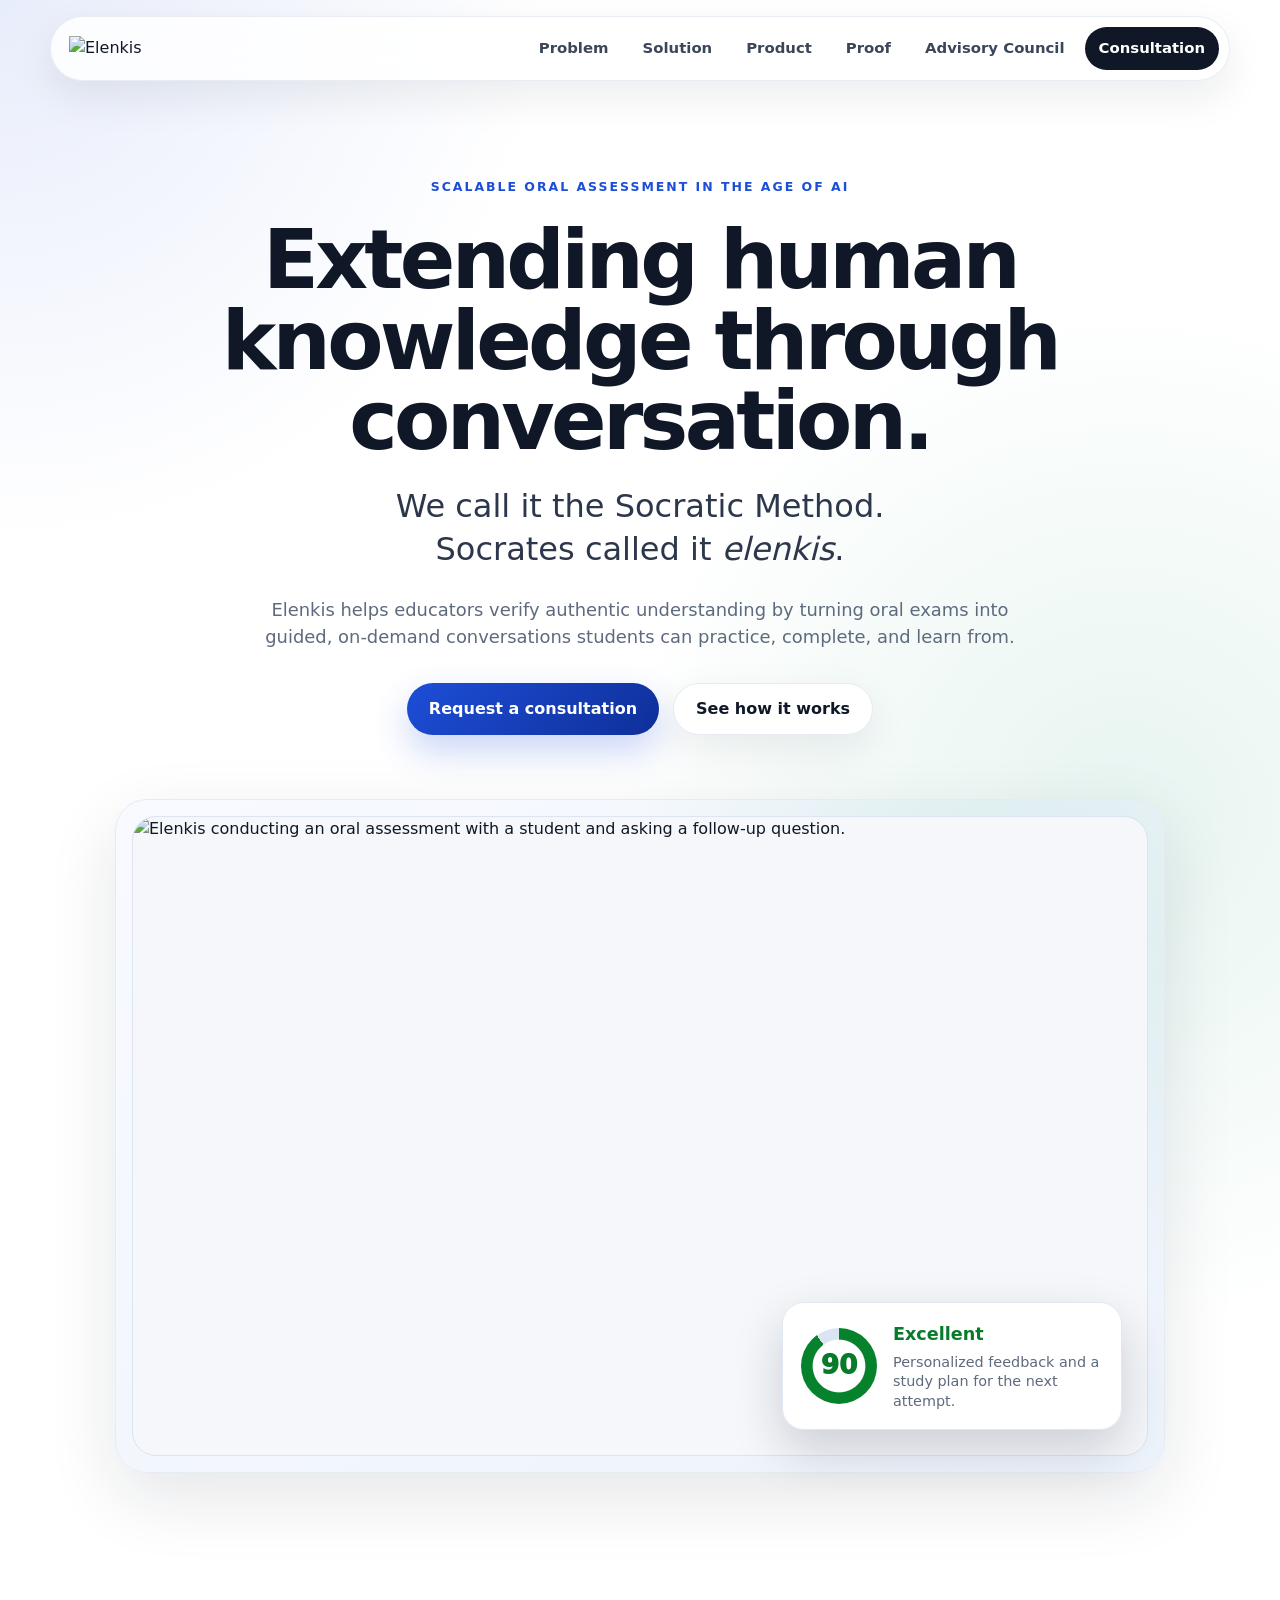
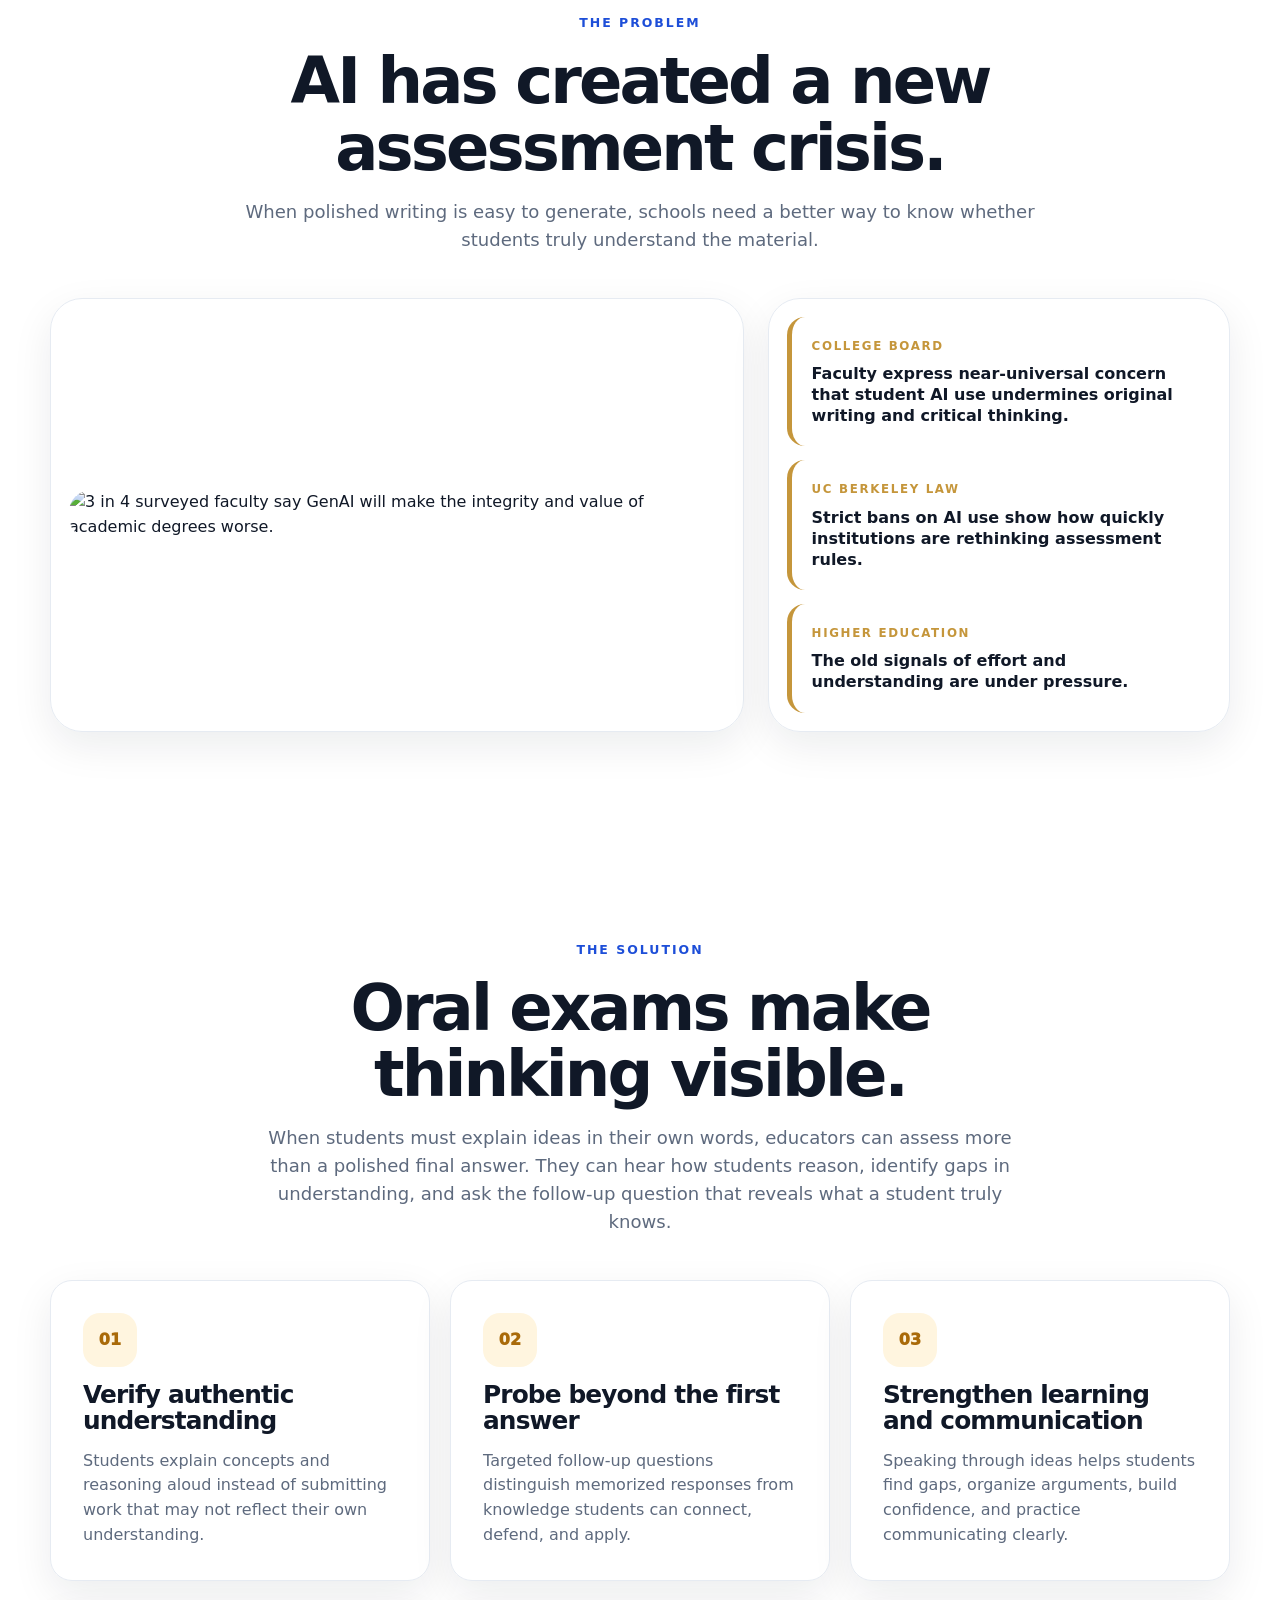
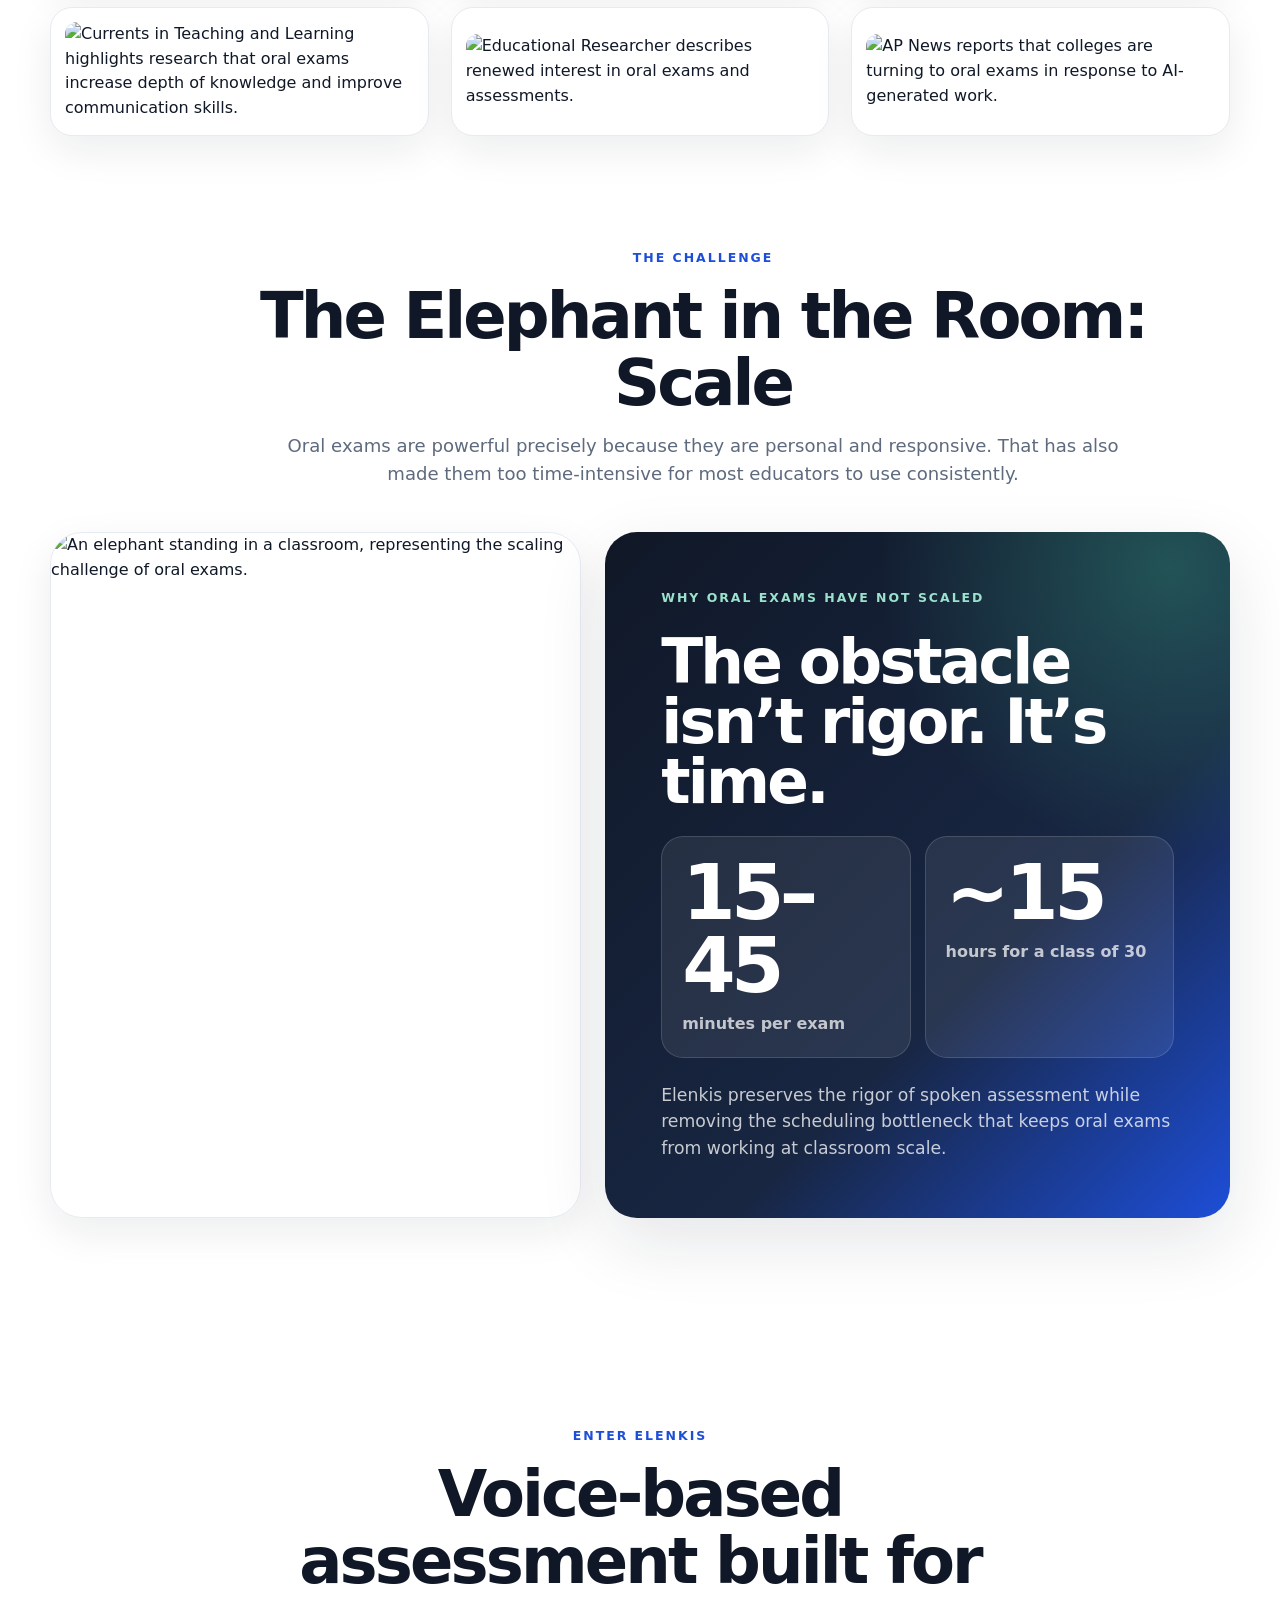
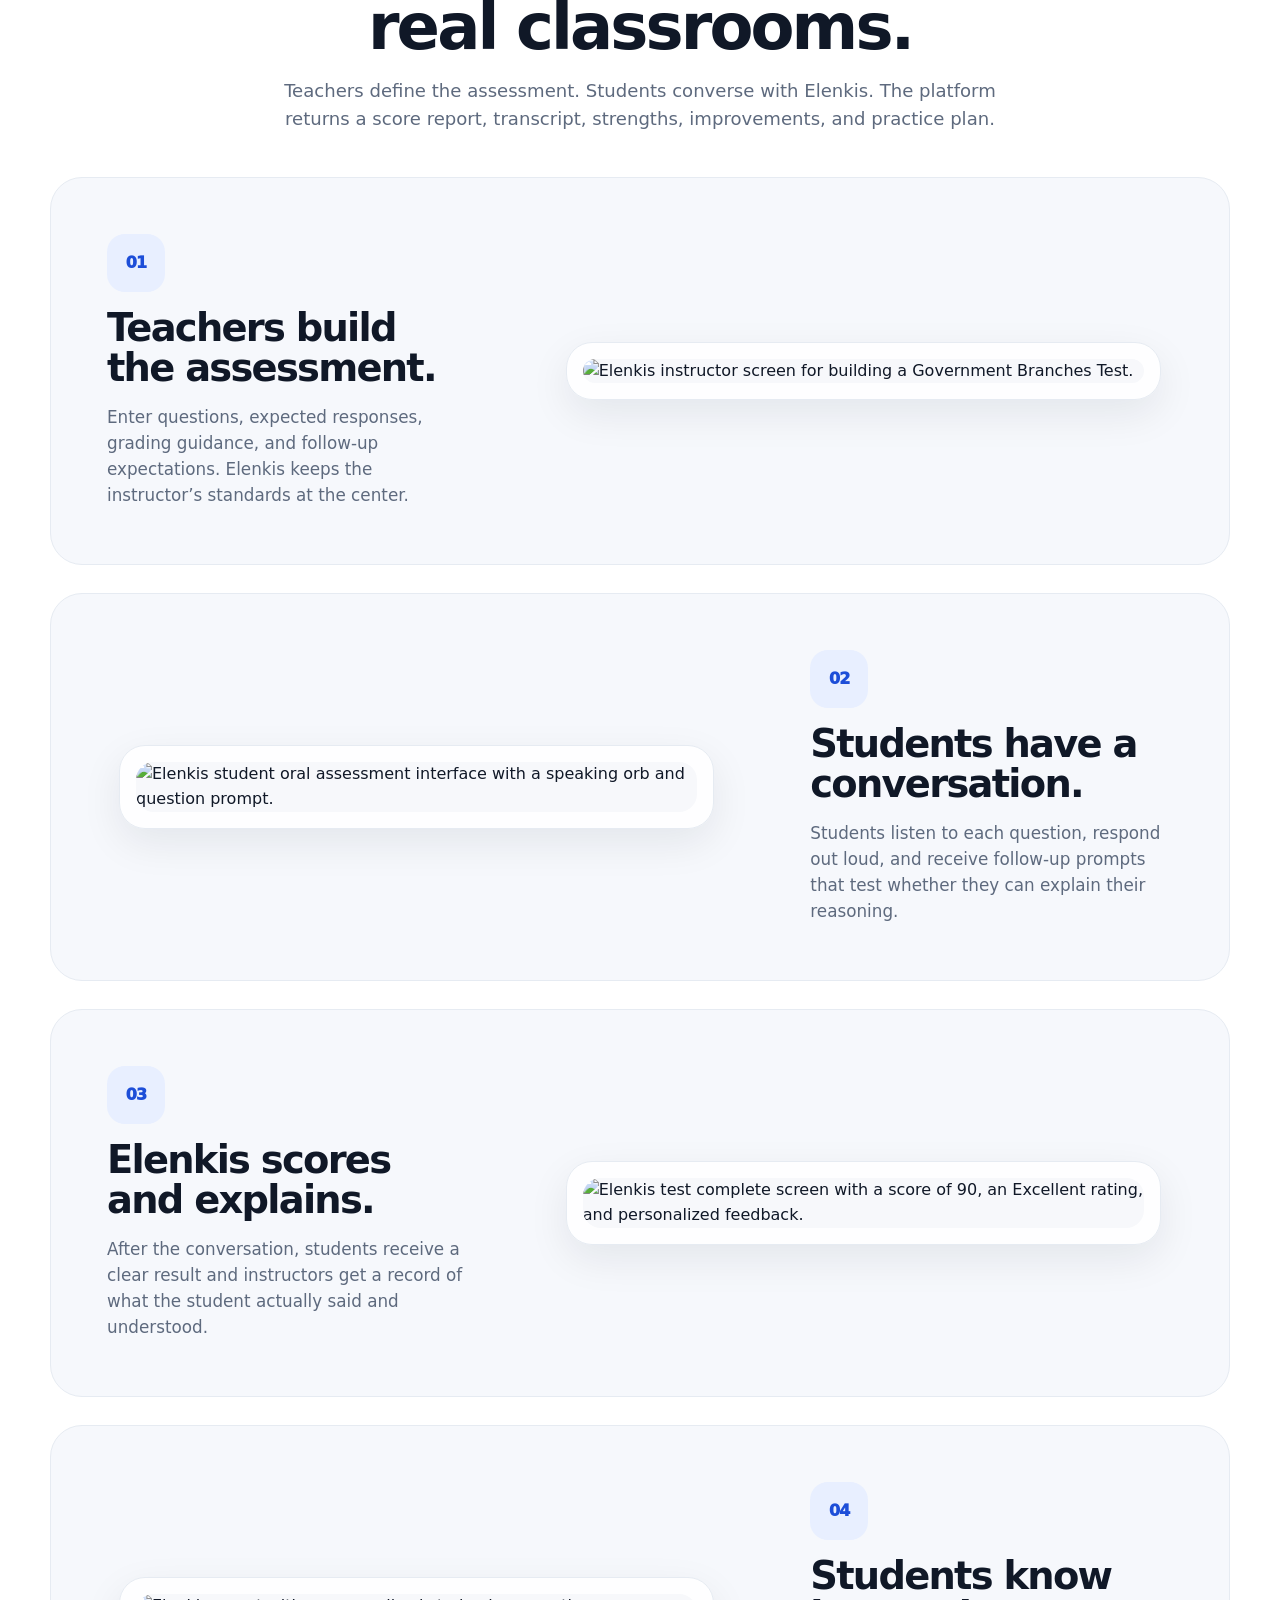
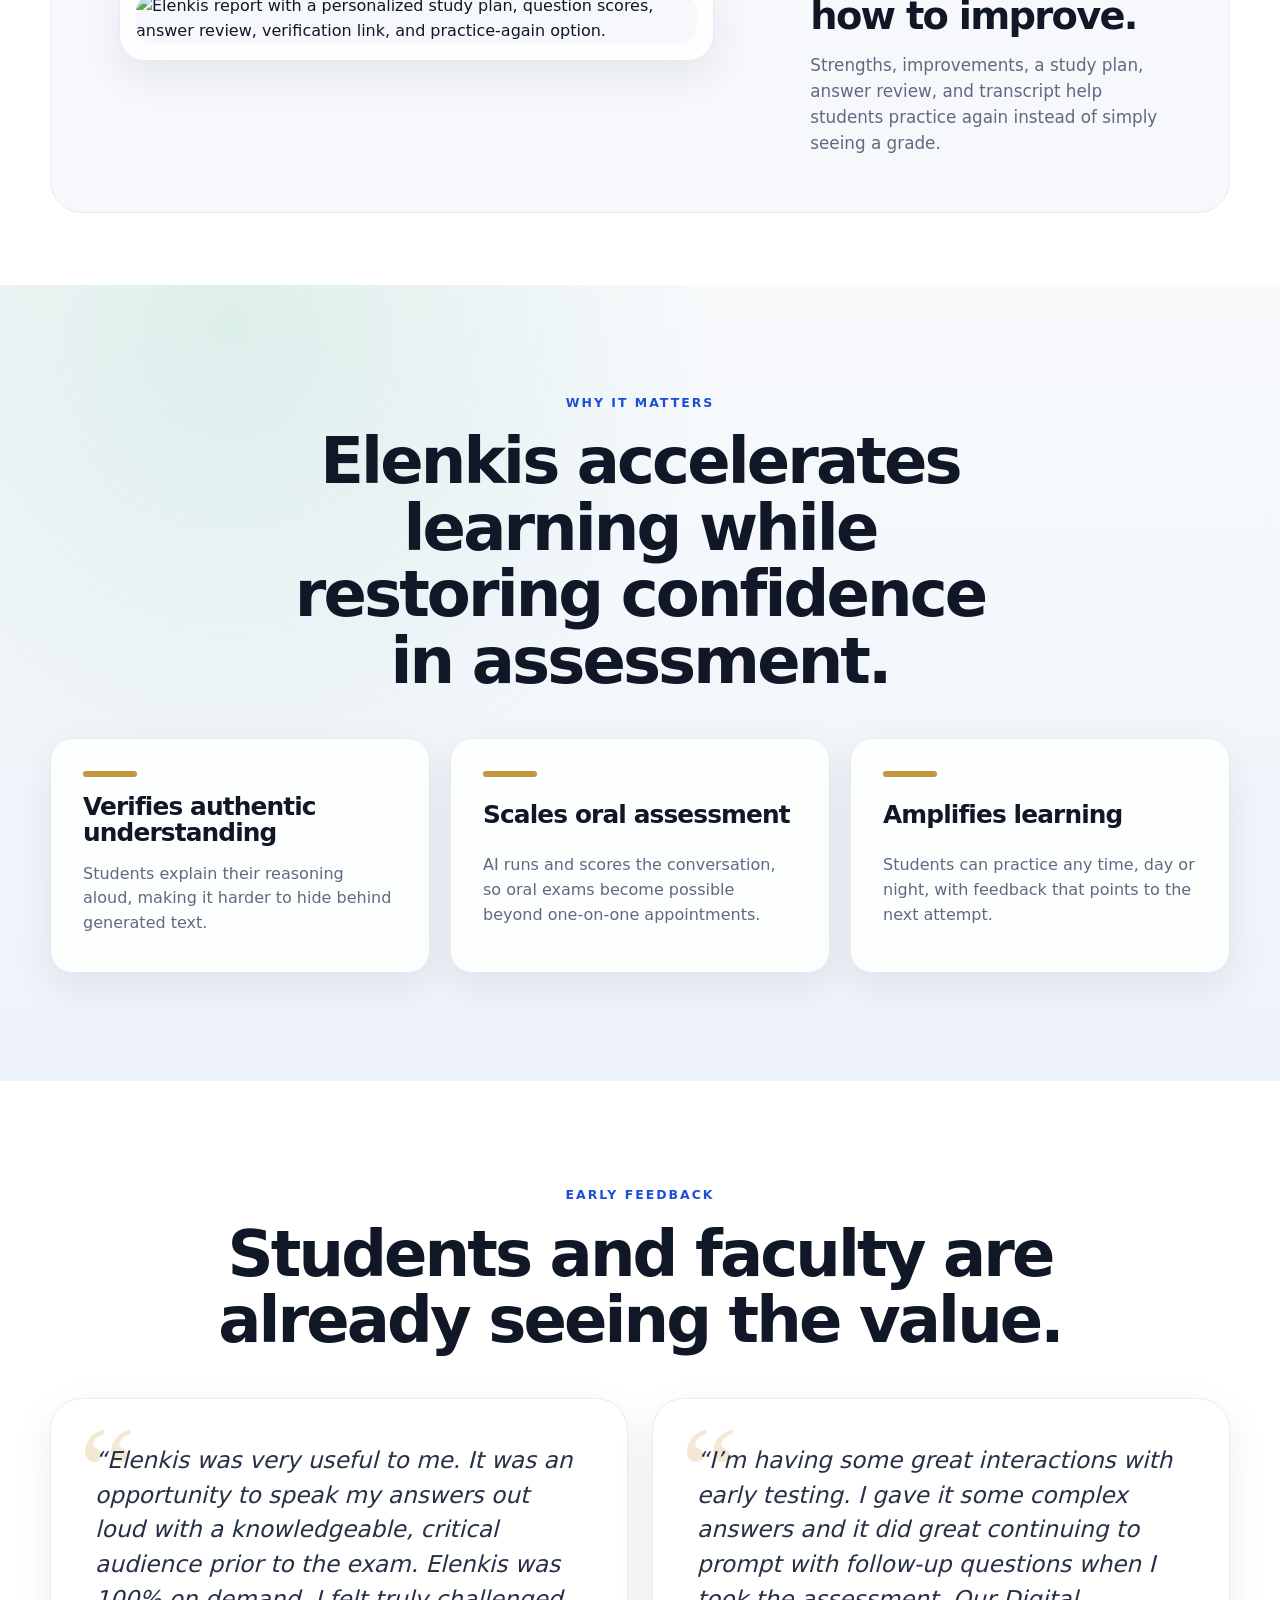
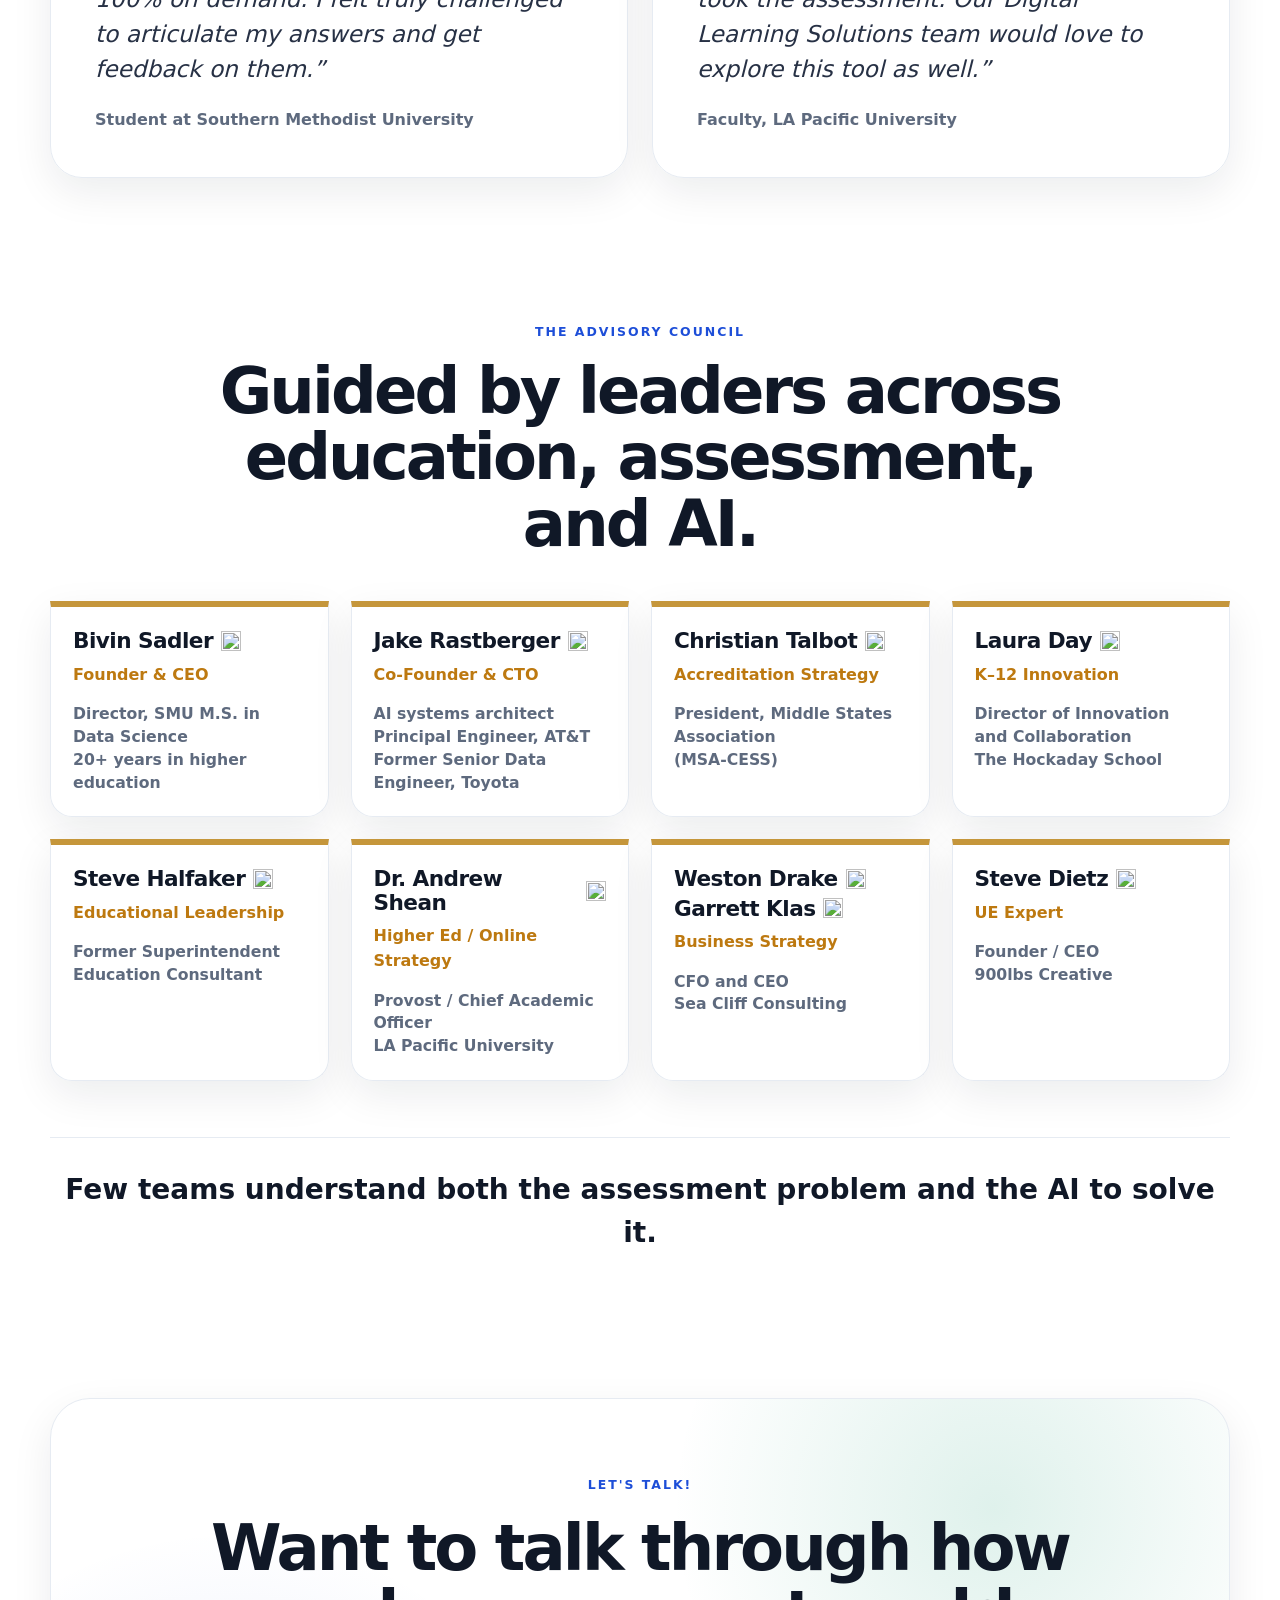
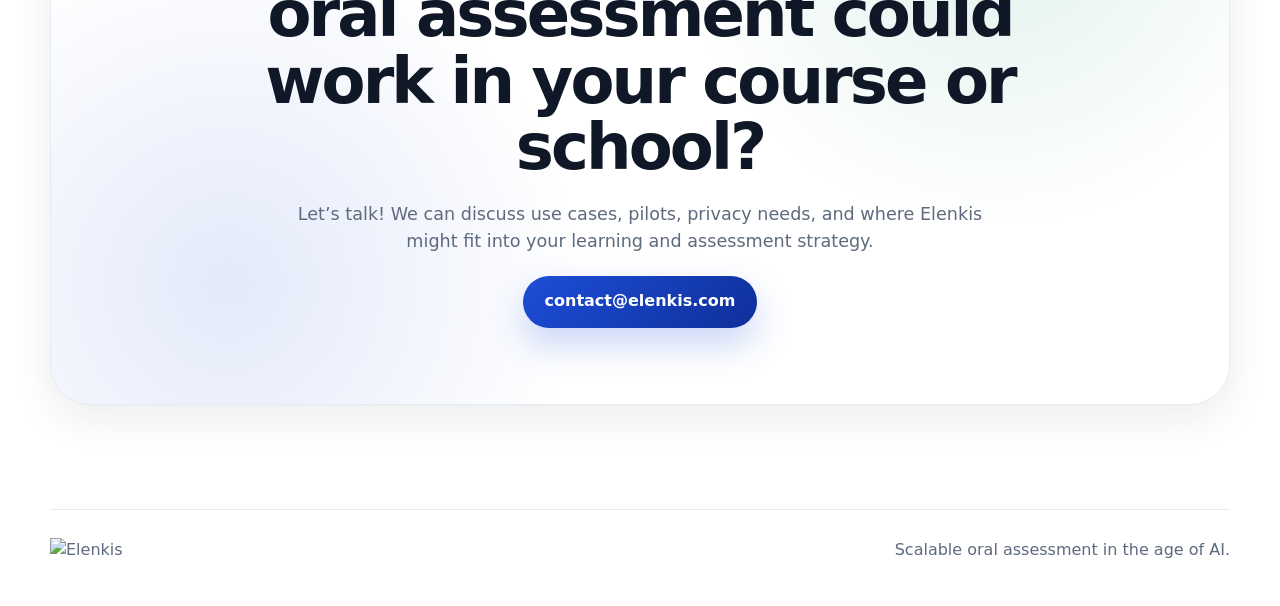
==== index.html @ ceac09fc "Add files via upload" ====
<!doctype html>
<html lang="en">
<head>
  <meta charset="utf-8" />
  <meta name="viewport" content="width=device-width, initial-scale=1" />
  <title>Elenkis | Scalable Oral Assessment in the Age of AI</title>
  <meta name="description" content="Elenkis helps schools scale oral assessment, verify authentic understanding, and give students on-demand practice through AI-powered conversation." />
  <link rel="icon" href="assets/elenkis-logo-dark.svg" type="image/svg+xml" />
  <link rel="stylesheet" href="styles.css" />
</head>
<body>
  <header class="site-header" aria-label="Primary navigation">
    <a class="brand" href="#top" aria-label="Elenkis home">
      <img src="assets/elenkis-logo-dark.svg" alt="Elenkis" />
    </a>
    <nav class="nav-links" aria-label="Site sections">
      <a href="#problem">Problem</a>
      <a href="#solution">Solution</a>
      <a href="#product">Product</a>
      <a href="#proof">Proof</a>
      <a href="#team">Advisory Council</a>
      <a class="nav-cta" href="#contact">Consultation</a>
    </nav>
  </header>

  <main id="top">
    <section class="hero section-pad">
      <div class="hero-copy">
        <p class="eyebrow">Scalable oral assessment in the age of AI</p>
        <h1>Extending human knowledge through conversation.</h1>
        <p class="hero-subtitle">We call it the Socratic Method.<br />Socrates called it <em>elenkis</em>.</p>
        <p class="hero-body">Elenkis helps educators verify authentic understanding by turning oral exams into guided, on-demand conversations students can practice, complete, and learn from.</p>
        <div class="hero-actions">
          <a class="button primary" href="mailto:contact@elenkis.com?subject=Elenkis%20consultation">Request a consultation</a>
          <a class="button secondary" href="#product">See how it works</a>
        </div>
      </div>
      <div class="hero-showcase" aria-label="Elenkis oral assessment and result preview">
        <div class="hero-product-frame">
          <img src="assets/student-conversation.png" alt="Elenkis conducting an oral assessment with a student and asking a follow-up question." />
        </div>
        <div class="hero-result-card">
          <span class="hero-result-ring">90</span>
          <div>
            <strong>Excellent</strong>
            <p>Personalized feedback and a study plan for the next attempt.</p>
          </div>
        </div>
      </div>
    </section>

    <section id="problem" class="section-pad problem-section">
      <div class="section-heading center">
        <p class="eyebrow">The problem</p>
        <h2>AI has created a new assessment crisis.</h2>
        <p>When polished writing is easy to generate, schools need a better way to know whether students truly understand the material.</p>
      </div>

      <div class="problem-grid">
        <article class="stat-card">
          <img src="assets/faculty-concern-3in4.png" alt="3 in 4 surveyed faculty say GenAI will make the integrity and value of academic degrees worse." />
        </article>
        <article class="quote-stack">
          <div class="mini-source-card">
            <span>College Board</span>
            <strong>Faculty express near-universal concern that student AI use undermines original writing and critical thinking.</strong>
          </div>
          <div class="mini-source-card">
            <span>UC Berkeley Law</span>
            <strong>Strict bans on AI use show how quickly institutions are rethinking assessment rules.</strong>
          </div>
          <div class="mini-source-card">
            <span>Higher education</span>
            <strong>The old signals of effort and understanding are under pressure.</strong>
          </div>
        </article>
      </div>
    </section>

    <section id="solution" class="section-pad solution-section">
      <div class="section-heading center narrow">
        <p class="eyebrow">The solution</p>
        <h2>Oral exams make thinking visible.</h2>
        <p>When students must explain ideas in their own words, educators can assess more than a polished final answer. They can hear how students reason, identify gaps in understanding, and ask the follow-up question that reveals what a student truly knows.</p>
      </div>

      <div class="oral-benefit-grid">
        <article>
          <span class="oral-benefit-number">01</span>
          <h3>Verify authentic understanding</h3>
          <p>Students explain concepts and reasoning aloud instead of submitting work that may not reflect their own understanding.</p>
        </article>
        <article>
          <span class="oral-benefit-number">02</span>
          <h3>Probe beyond the first answer</h3>
          <p>Targeted follow-up questions distinguish memorized responses from knowledge students can connect, defend, and apply.</p>
        </article>
        <article>
          <span class="oral-benefit-number">03</span>
          <h3>Strengthen learning and communication</h3>
          <p>Speaking through ideas helps students find gaps, organize arguments, build confidence, and practice communicating clearly.</p>
        </article>
      </div>

      <div class="oral-evidence-grid" aria-label="Evidence supporting oral assessment">
        <figure>
          <img src="assets/oral-exam-teaching.png" alt="Currents in Teaching and Learning highlights research that oral exams increase depth of knowledge and improve communication skills." />
        </figure>
        <figure>
          <img src="assets/oral-exam-research.png" alt="Educational Researcher describes renewed interest in oral exams and assessments." />
        </figure>
        <figure>
          <img src="assets/oral-exam-apnews.png" alt="AP News reports that colleges are turning to oral exams in response to AI-generated work." />
        </figure>
      </div>

      <div class="elephant-heading section-heading center narrow">
        <p class="eyebrow">The challenge</p>
        <h2><span class="elephant-title-line">The Elephant in the Room:</span><span class="elephant-title-line">Scale</span></h2>
        <p>Oral exams are powerful precisely because they are personal and responsive. That has also made them too time-intensive for most educators to use consistently.</p>
      </div>

      <div class="split-panel">
        <div class="image-card elephant-card">
          <img src="assets/elephant-room.jpg" alt="An elephant standing in a classroom, representing the scaling challenge of oral exams." />
        </div>
        <div class="scale-card">
          <p class="eyebrow">Why oral exams have not scaled</p>
          <h3>The obstacle isn’t rigor. It’s time.</h3>
          <div class="time-metrics" aria-label="Oral exam time estimates">
            <div><strong>15–45</strong><span>minutes per exam</span></div>
            <div><strong>~15</strong><span>hours for a class of 30</span></div>
          </div>
          <p>Elenkis preserves the rigor of spoken assessment while removing the scheduling bottleneck that keeps oral exams from working at classroom scale.</p>
        </div>
      </div>
    </section>

    <section id="product" class="section-pad product-section">
      <div class="section-heading center narrow">
        <p class="eyebrow">Enter Elenkis</p>
        <h2>Voice-based assessment built for real classrooms.</h2>
        <p>Teachers define the assessment. Students converse with Elenkis. The platform returns a score report, transcript, strengths, improvements, and practice plan.</p>
      </div>

      <div class="workflow">
        <article class="workflow-row">
          <div class="workflow-copy">
            <span class="step-number">01</span>
            <h3>Teachers build the assessment.</h3>
            <p>Enter questions, expected responses, grading guidance, and follow-up expectations. Elenkis keeps the instructor’s standards at the center.</p>
          </div>
          <figure class="screenshot-card">
            <img src="assets/teacher-builds-assessment.png" alt="Elenkis instructor screen for building a Government Branches Test." />
          </figure>
        </article>

        <article class="workflow-row reverse">
          <div class="workflow-copy">
            <span class="step-number">02</span>
            <h3>Students have a conversation.</h3>
            <p>Students listen to each question, respond out loud, and receive follow-up prompts that test whether they can explain their reasoning.</p>
          </div>
          <figure class="screenshot-card">
            <img src="assets/student-conversation.png" alt="Elenkis student oral assessment interface with a speaking orb and question prompt." />
          </figure>
        </article>

        <article class="workflow-row">
          <div class="workflow-copy">
            <span class="step-number">03</span>
            <h3>Elenkis scores and explains.</h3>
            <p>After the conversation, students receive a clear result and instructors get a record of what the student actually said and understood.</p>
          </div>
          <figure class="screenshot-card screenshot-tall">
            <img src="assets/score-complete-90.png" alt="Elenkis test complete screen with a score of 90, an Excellent rating, and personalized feedback." />
          </figure>
        </article>

        <article class="workflow-row reverse">
          <div class="workflow-copy">
            <span class="step-number">04</span>
            <h3>Students know how to improve.</h3>
            <p>Strengths, improvements, a study plan, answer review, and transcript help students practice again instead of simply seeing a grade.</p>
          </div>
          <figure class="screenshot-card screenshot-tall">
            <img src="assets/score-report-details.png" alt="Elenkis report with a personalized study plan, question scores, answer review, verification link, and practice-again option." />
          </figure>
        </article>
      </div>
    </section>

    <section class="section-pad benefit-section">
      <div class="section-heading center narrow">
        <p class="eyebrow">Why it matters</p>
        <h2>Elenkis accelerates learning while restoring confidence in assessment.</h2>
      </div>
      <div class="benefit-grid">
        <article>
          <span class="gold-bar"></span>
          <h3>Verifies authentic understanding</h3>
          <p>Students explain their reasoning aloud, making it harder to hide behind generated text.</p>
        </article>
        <article>
          <span class="gold-bar"></span>
          <h3>Scales oral assessment</h3>
          <p>AI runs and scores the conversation, so oral exams become possible beyond one-on-one appointments.</p>
        </article>
        <article>
          <span class="gold-bar"></span>
          <h3>Amplifies learning</h3>
          <p>Students can practice any time, day or night, with feedback that points to the next attempt.</p>
        </article>
      </div>
    </section>

    <section id="proof" class="section-pad proof-section">
      <div class="section-heading center">
        <p class="eyebrow">Early feedback</p>
        <h2>Students and faculty are already seeing the value.</h2>
      </div>
      <div class="testimonial-grid">
        <blockquote>
          <p>“Elenkis was very useful to me. It was an opportunity to speak my answers out loud with a knowledgeable, critical audience prior to the exam. Elenkis was 100% on demand. I felt truly challenged to articulate my answers and get feedback on them.”</p>
          <cite>Student at Southern Methodist University</cite>
        </blockquote>
        <blockquote>
          <p>“I’m having some great interactions with early testing. I gave it some complex answers and it did great continuing to prompt with follow-up questions when I took the assessment. Our Digital Learning Solutions team would love to explore this tool as well.”</p>
          <cite>Faculty, LA Pacific University</cite>
        </blockquote>
      </div>
    </section>

    <section id="team" class="section-pad team-section">
      <div class="section-heading center">
        <p class="eyebrow">The advisory council</p>
        <h2>Guided by leaders across education, assessment, and AI.</h2>
      </div>

      <div class="team-grid">
        <article class="team-card">
          <h3>Bivin Sadler <a class="team-link" href="https://www.linkedin.com/in/bivin-sadler/" target="_blank" rel="noopener noreferrer" aria-label="Bivin Sadler on LinkedIn"><img src="assets/linkedin-mark.svg" alt="" aria-hidden="true" /></a></h3>
          <p class="team-role">Founder &amp; CEO</p>
          <p class="team-bio">Director, SMU M.S. in Data Science<br />20+ years in higher education</p>
        </article>

        <article class="team-card">
          <h3>Jake Rastberger <a class="team-link" href="https://www.linkedin.com/in/jakerastberger/" target="_blank" rel="noopener noreferrer" aria-label="Jake Rastberger on LinkedIn"><img src="assets/linkedin-mark.svg" alt="" aria-hidden="true" /></a></h3>
          <p class="team-role">Co-Founder &amp; CTO</p>
          <p class="team-bio">AI systems architect<br />Principal Engineer, AT&amp;T<br />Former Senior Data Engineer, Toyota</p>
        </article>

        <article class="team-card">
          <h3>Christian Talbot <a class="team-link" href="https://www.linkedin.com/in/christian-talbot/" target="_blank" rel="noopener noreferrer" aria-label="Christian Talbot on LinkedIn"><img src="assets/linkedin-mark.svg" alt="" aria-hidden="true" /></a></h3>
          <p class="team-role">Accreditation Strategy</p>
          <p class="team-bio">President, Middle States Association<br />(MSA-CESS)</p>
        </article>

        <article class="team-card">
          <h3>Laura Day <a class="team-link" href="https://www.linkedin.com/in/laura-day-5369b42b7/" target="_blank" rel="noopener noreferrer" aria-label="Laura Day on LinkedIn"><img src="assets/linkedin-mark.svg" alt="" aria-hidden="true" /></a></h3>
          <p class="team-role">K–12 Innovation</p>
          <p class="team-bio">Director of Innovation and Collaboration<br />The Hockaday School</p>
        </article>

        <article class="team-card">
          <h3>Steve Halfaker <a class="team-link" href="https://www.linkedin.com/in/steve-halfaker-b121a420/" target="_blank" rel="noopener noreferrer" aria-label="Steve Halfaker on LinkedIn"><img src="assets/linkedin-mark.svg" alt="" aria-hidden="true" /></a></h3>
          <p class="team-role">Educational Leadership</p>
          <p class="team-bio">Former Superintendent<br />Education Consultant</p>
        </article>

        <article class="team-card">
          <h3>Dr. Andrew Shean <a class="team-link" href="https://www.linkedin.com/in/andrew-shean/" target="_blank" rel="noopener noreferrer" aria-label="Andrew Shean on LinkedIn"><img src="assets/linkedin-mark.svg" alt="" aria-hidden="true" /></a></h3>
          <p class="team-role">Higher Ed / Online Strategy</p>
          <p class="team-bio">Provost / Chief Academic Officer<br />LA Pacific University</p>
        </article>

        <article class="team-card">
          <h3>Weston Drake <a class="team-link" href="https://www.linkedin.com/in/weston-drake-cpa-17a8436/" target="_blank" rel="noopener noreferrer" aria-label="Weston Drake on LinkedIn"><img src="assets/linkedin-mark.svg" alt="" aria-hidden="true" /></a></h3>
          <h3 class="team-second-name">Garrett Klas <a class="team-link" href="https://www.linkedin.com/in/garrettklas/" target="_blank" rel="noopener noreferrer" aria-label="Garrett Klas on LinkedIn"><img src="assets/linkedin-mark.svg" alt="" aria-hidden="true" /></a></h3>
          <p class="team-role">Business Strategy</p>
          <p class="team-bio">CFO and CEO<br />Sea Cliff Consulting</p>
        </article>

        <article class="team-card">
          <h3>Steve Dietz <a class="team-link" href="https://www.linkedin.com/in/steve-deitz-2a46b3a/" target="_blank" rel="noopener noreferrer" aria-label="Steve Dietz on LinkedIn"><img src="assets/linkedin-mark.svg" alt="" aria-hidden="true" /></a></h3>
          <p class="team-role">UE Expert</p>
          <p class="team-bio">Founder / CEO<br />900lbs Creative</p>
        </article>
      </div>

      <p class="team-closing">Few teams understand both the assessment problem and the AI to solve it.</p>
    </section>

    <section id="contact" class="section-pad contact-section">
      <div class="contact-card">
        <p class="eyebrow">Let's Talk!</p>
        <h2>Want to talk through how oral assessment could work in your course or school?</h2>
        <p>Let’s talk! We can discuss use cases, pilots, privacy needs, and where Elenkis might fit into your learning and assessment strategy.</p>
        <a class="button primary" href="mailto:contact@elenkis.com?subject=Elenkis%20consultation">contact@elenkis.com</a>
      </div>
    </section>
  </main>

  <footer class="site-footer">
    <img src="assets/elenkis-logo-dark.svg" alt="Elenkis" />
    <p>Scalable oral assessment in the age of AI.</p>
  </footer>
</body>
</html>
---- styles.css ----
:root {
  --ink: #101827;
  --muted: #5e6a7e;
  --line: #e6ebf2;
  --soft: #f6f8fc;
  --white: #ffffff;
  --blue: #1d4ed8;
  --blue-dark: #0f2f99;
  --blue-soft: #e8efff;
  --green: #38a987;
  --gold: #c5963b;
  --shadow: 0 24px 70px rgba(15, 23, 42, 0.11);
  --shadow-soft: 0 14px 40px rgba(15, 23, 42, 0.08);
  --radius-lg: 32px;
  --radius-md: 22px;
  --max: 1180px;
}

* {
  box-sizing: border-box;
}

html {
  scroll-behavior: smooth;
}

body {
  margin: 0;
  font-family: Inter, ui-sans-serif, system-ui, -apple-system, BlinkMacSystemFont, "Segoe UI", sans-serif;
  color: var(--ink);
  background:
    radial-gradient(circle at top left, rgba(29, 78, 216, 0.10), transparent 34rem),
    radial-gradient(circle at 88% 8%, rgba(56, 169, 135, 0.12), transparent 32rem),
    var(--white);
  line-height: 1.55;
}

img {
  display: block;
  max-width: 100%;
}

a {
  color: inherit;
  text-decoration: none;
}

p {
  margin: 0;
}

h1, h2, h3 {
  margin: 0;
  line-height: 1.04;
  letter-spacing: -0.045em;
}

h1 {
  font-size: clamp(3rem, 8vw, 6.6rem);
}

h2 {
  font-size: clamp(2.25rem, 5vw, 4.6rem);
}

h3 {
  font-size: clamp(1.55rem, 3vw, 2.45rem);
}

.site-header {
  position: sticky;
  top: 0;
  z-index: 20;
  display: flex;
  align-items: center;
  justify-content: space-between;
  gap: 2rem;
  width: min(var(--max), calc(100% - 32px));
  margin: 16px auto 0;
  padding: 10px 10px 10px 18px;
  background: rgba(255, 255, 255, 0.82);
  border: 1px solid rgba(230, 235, 242, 0.86);
  border-radius: 999px;
  backdrop-filter: blur(16px);
  box-shadow: 0 16px 40px rgba(15, 23, 42, 0.08);
}

.brand {
  display: inline-flex;
  align-items: center;
  min-width: 128px;
}

.brand img {
  width: 148px;
  height: auto;
}

.nav-links {
  display: flex;
  align-items: center;
  gap: 6px;
  color: #3b4659;
  font-weight: 700;
  font-size: 0.93rem;
}

.nav-links a {
  padding: 10px 14px;
  border-radius: 999px;
}

.nav-links a:hover {
  background: var(--soft);
}

.nav-links .nav-cta {
  color: var(--white);
  background: var(--ink);
}

.nav-links .nav-cta:hover {
  background: var(--blue);
}

.section-pad {
  width: min(var(--max), calc(100% - 32px));
  margin: 0 auto;
  padding: 104px 0;
}

.hero {
  display: block;
  min-height: auto;
  padding-top: 96px;
  padding-bottom: 80px;
}

.eyebrow {
  color: var(--blue);
  text-transform: uppercase;
  letter-spacing: 0.16em;
  font-size: 0.78rem;
  font-weight: 900;
}

.hero-copy {
  display: grid;
  justify-items: center;
  gap: 24px;
  max-width: 1040px;
  margin: 0 auto;
  text-align: center;
}

.hero h1 {
  max-width: 1000px;
  font-size: clamp(3.2rem, 6.4vw, 5.5rem);
  line-height: 0.98;
}

.hero-subtitle {
  max-width: 860px;
  color: #2d374b;
  font-size: clamp(1.3rem, 2.6vw, 2rem);
  line-height: 1.35;
}

.hero-body {
  max-width: 790px;
  color: var(--muted);
  font-size: 1.12rem;
}

.hero-actions {
  display: flex;
  justify-content: center;
  flex-wrap: wrap;
  gap: 14px;
  padding-top: 8px;
}

.hero-showcase {
  position: relative;
  width: min(1050px, 100%);
  margin: 64px auto 0;
  padding: 16px;
  border: 1px solid var(--line);
  border-radius: var(--radius-lg);
  background:
    radial-gradient(circle at 85% 18%, rgba(56, 169, 135, 0.14), transparent 24rem),
    linear-gradient(145deg, #f8faff, #edf3fb);
  box-shadow: var(--shadow);
}

.hero-product-frame {
  height: clamp(460px, 54vw, 640px);
  border: 1px solid #dbe4f0;
  border-radius: 24px;
  overflow: hidden;
  background: #f5f7fa;
}

.hero-product-frame img {
  width: 100%;
  height: 100%;
  object-fit: cover;
  object-position: center top;
}

.hero-result-card {
  position: absolute;
  right: 42px;
  bottom: 42px;
  display: flex;
  align-items: center;
  gap: 16px;
  width: min(340px, calc(100% - 84px));
  padding: 18px;
  border: 1px solid #dfe7f2;
  border-radius: 22px;
  background: rgba(255, 255, 255, 0.95);
  box-shadow: 0 20px 50px rgba(15, 23, 42, 0.18);
  backdrop-filter: blur(12px);
}

.hero-result-ring {
  display: grid;
  place-items: center;
  flex: 0 0 76px;
  width: 76px;
  height: 76px;
  color: #087b2a;
  font-size: 1.65rem;
  font-weight: 950;
  border-radius: 50%;
  background:
    radial-gradient(circle at center, white 48%, transparent 50%),
    conic-gradient(#07822c 90%, #dbe5f2 0);
}

.hero-result-card strong {
  display: block;
  color: #087b2a;
  font-size: 1.1rem;
}

.hero-result-card p {
  margin-top: 5px;
  color: var(--muted);
  font-size: 0.9rem;
  line-height: 1.35;
}

.button {
  display: inline-flex;
  align-items: center;
  justify-content: center;
  min-height: 52px;
  padding: 0 22px;
  border-radius: 999px;
  font-weight: 850;
  transition: transform 160ms ease, box-shadow 160ms ease, background 160ms ease;
}

.button:hover {
  transform: translateY(-2px);
}

.button.primary {
  color: var(--white);
  background: linear-gradient(135deg, var(--blue), var(--blue-dark));
  box-shadow: 0 16px 36px rgba(29, 78, 216, 0.24);
}

.button.secondary {
  color: var(--ink);
  background: var(--white);
  border: 1px solid var(--line);
  box-shadow: var(--shadow-soft);
}

.hero-visual {
  position: relative;
  min-height: 560px;
  border: 1px solid rgba(230, 235, 242, 0.9);
  border-radius: var(--radius-lg);
  background:
    linear-gradient(150deg, rgba(255, 255, 255, 0.96), rgba(246, 248, 252, 0.88)),
    radial-gradient(circle at center, rgba(56, 169, 135, 0.18), transparent 22rem);
  overflow: hidden;
  box-shadow: var(--shadow);
}

.hero-visual::before {
  content: "";
  position: absolute;
  inset: 24px;
  border: 1px solid rgba(16, 24, 39, 0.05);
  border-radius: 26px;
}

.orb-wrap {
  position: absolute;
  inset: 8% 8% auto;
  display: grid;
  place-items: center;
}

.orb {
  width: min(80%, 380px);
  animation: float 7s ease-in-out infinite;
}

.conversation-card {
  position: absolute;
  width: min(86%, 420px);
  padding: 22px;
  background: rgba(255, 255, 255, 0.92);
  border: 1px solid var(--line);
  border-radius: 24px;
  box-shadow: var(--shadow-soft);
}

.conversation-card strong {
  display: block;
  font-size: 1.1rem;
  letter-spacing: -0.02em;
}

.conversation-card p {
  margin-top: 8px;
  color: var(--muted);
  font-size: 0.96rem;
}

.card-label {
  display: inline-flex;
  margin-bottom: 10px;
  color: var(--blue);
  font-size: 0.78rem;
  font-weight: 900;
  letter-spacing: 0.12em;
  text-transform: uppercase;
}

.question-card {
  left: 30px;
  bottom: 34px;
}

.score-card {
  right: 28px;
  bottom: 172px;
  display: flex;
  align-items: center;
  gap: 16px;
  width: min(78%, 340px);
}

.score-ring {
  display: grid;
  place-items: center;
  flex: 0 0 76px;
  width: 76px;
  height: 76px;
  color: var(--ink);
  font-size: 1.7rem;
  font-weight: 900;
  border-radius: 50%;
  background:
    radial-gradient(circle at center, white 48%, transparent 50%),
    conic-gradient(var(--blue) 78%, #dbe5f2 0);
}

.section-heading {
  display: grid;
  gap: 16px;
  max-width: 850px;
  margin-bottom: 44px;
}

.section-heading.center {
  margin-inline: auto;
  text-align: center;
}

.section-heading.narrow {
  max-width: 760px;
}

.section-heading p:not(.eyebrow) {
  color: var(--muted);
  font-size: 1.13rem;
}

.problem-section {
  padding-top: 60px;
}

.problem-grid {
  display: grid;
  grid-template-columns: 1.2fr 0.8fr;
  gap: 24px;
  align-items: stretch;
}

.stat-card,
.quote-stack,
.image-card,
.screenshot-card,
.benefit-grid article,
.testimonial-grid blockquote,
.contact-card {
  border: 1px solid var(--line);
  background: rgba(255, 255, 255, 0.88);
  box-shadow: var(--shadow-soft);
}

.stat-card {
  display: grid;
  align-items: center;
  min-height: 300px;
  padding: 18px;
  border-radius: var(--radius-lg);
  overflow: hidden;
}

.stat-card img {
  width: 100%;
  border-radius: 22px;
}

.quote-stack {
  display: grid;
  gap: 14px;
  padding: 18px;
  border-radius: var(--radius-lg);
}

.mini-source-card {
  display: grid;
  align-content: center;
  min-height: 106px;
  padding: 20px;
  border-left: 5px solid var(--gold);
  border-radius: 18px;
  background: var(--white);
}

.mini-source-card span {
  color: var(--gold);
  font-size: 0.74rem;
  font-weight: 900;
  letter-spacing: 0.14em;
  text-transform: uppercase;
}

.mini-source-card strong {
  display: block;
  margin-top: 8px;
  line-height: 1.32;
}

.split-panel {
  display: grid;
  grid-template-columns: minmax(0, 0.85fr) minmax(340px, 1fr);
  gap: 24px;
  align-items: stretch;
}

.oral-benefit-grid {
  display: grid;
  grid-template-columns: repeat(3, minmax(0, 1fr));
  gap: 20px;
  margin-top: 0;
}

.oral-benefit-grid article {
  display: grid;
  align-content: start;
  gap: 15px;
  min-height: 265px;
  padding: 32px;
  border: 1px solid var(--line);
  border-radius: var(--radius-md);
  background: rgba(255, 255, 255, 0.9);
  box-shadow: var(--shadow-soft);
}

.oral-benefit-number {
  display: grid;
  place-items: center;
  width: 54px;
  height: 54px;
  color: #a96a09;
  font-weight: 950;
  border-radius: 17px;
  background: #fff5df;
}

.oral-benefit-grid h3 {
  font-size: 1.55rem;
  letter-spacing: -0.035em;
}

.oral-benefit-grid p {
  color: var(--muted);
}

.oral-evidence-grid {
  display: grid;
  grid-template-columns: repeat(3, minmax(0, 1fr));
  gap: 22px;
  margin-top: 26px;
}

.oral-evidence-grid figure {
  display: grid;
  place-items: center;
  margin: 0;
  padding: 14px;
  border: 1px solid var(--line);
  border-radius: var(--radius-md);
  background: var(--white);
  box-shadow: var(--shadow-soft);
}

.oral-evidence-grid img {
  width: 100%;
  border-radius: 12px;
}

.elephant-heading {
  max-width: var(--max);
  margin-top: 112px;
  margin-bottom: 44px;
}

.elephant-heading h2 {
  font-size: clamp(1.65rem, 5vw, 4.6rem);
}

.elephant-title-line {
  display: block;
}

.elephant-title-line:first-child {
  white-space: nowrap;
}

.image-card,
.scale-card {
  border-radius: var(--radius-lg);
  overflow: hidden;
}

.elephant-card img {
  width: 100%;
  height: 100%;
  object-fit: cover;
  min-height: 420px;
}

.scale-card {
  display: grid;
  align-content: center;
  gap: 24px;
  padding: clamp(28px, 5vw, 56px);
  color: var(--white);
  background:
    radial-gradient(circle at 90% 5%, rgba(56, 169, 135, 0.36), transparent 18rem),
    linear-gradient(135deg, #101827, #182642 62%, #1d4ed8);
  box-shadow: var(--shadow);
}

.scale-card .eyebrow {
  color: #9be2cc;
}

.scale-card h3 {
  max-width: 620px;
  font-size: clamp(2.35rem, 4.8vw, 4.35rem);
  line-height: 0.98;
}

.scale-card p:not(.eyebrow) {
  max-width: 620px;
  color: rgba(255, 255, 255, 0.76);
  font-size: 1.08rem;
}

.time-metrics {
  display: grid;
  grid-template-columns: repeat(2, minmax(0, 1fr));
  gap: 14px;
}

.time-metrics div {
  padding: 20px;
  border: 1px solid rgba(255, 255, 255, 0.14);
  border-radius: 22px;
  background: rgba(255, 255, 255, 0.08);
}

.time-metrics strong {
  display: block;
  font-size: clamp(2.5rem, 6vw, 4.8rem);
  line-height: 0.94;
  letter-spacing: -0.06em;
}

.time-metrics span {
  display: block;
  margin-top: 10px;
  color: rgba(255, 255, 255, 0.72);
  font-weight: 750;
}

.product-section {
  padding-bottom: 72px;
}

.workflow {
  display: grid;
  gap: 28px;
}

.workflow-row {
  display: grid;
  grid-template-columns: minmax(280px, 0.62fr) minmax(0, 1fr);
  gap: 28px;
  align-items: center;
  padding: 28px;
  border: 1px solid var(--line);
  border-radius: var(--radius-lg);
  background: var(--soft);
}

.workflow-row.reverse {
  grid-template-columns: minmax(0, 1fr) minmax(280px, 0.62fr);
}

.workflow-row.reverse .workflow-copy {
  grid-column: 2;
  grid-row: 1;
}

.workflow-row.reverse .screenshot-card {
  grid-column: 1;
  grid-row: 1;
}

.workflow-copy {
  display: grid;
  gap: 16px;
  padding: clamp(10px, 3vw, 28px);
}

.workflow-copy p {
  color: var(--muted);
  font-size: 1.05rem;
}

.step-number {
  display: grid;
  place-items: center;
  width: 58px;
  height: 58px;
  color: var(--blue);
  font-weight: 950;
  letter-spacing: -0.05em;
  border-radius: 18px;
  background: var(--blue-soft);
}

.screenshot-card {
  padding: 16px;
  border-radius: 26px;
  overflow: hidden;
}

.screenshot-card img {
  width: 100%;
  max-height: 540px;
  object-fit: contain;
  border-radius: 18px;
  background: #f7f8fb;
}

.screenshot-tall img {
  max-height: 620px;
}

.benefit-section {
  width: 100%;
  max-width: none;
  padding: 108px max(16px, calc((100vw - var(--max)) / 2));
  background:
    radial-gradient(circle at 18% 5%, rgba(56, 169, 135, 0.14), transparent 30rem),
    linear-gradient(180deg, #f8fafc, #eef3fb);
}

.benefit-grid {
  display: grid;
  grid-template-columns: repeat(3, minmax(0, 1fr));
  gap: 20px;
}

.benefit-grid article {
  position: relative;
  display: grid;
  gap: 12px;
  min-height: 235px;
  padding: 32px;
  border-radius: var(--radius-md);
  overflow: hidden;
}

.gold-bar {
  width: 54px;
  height: 6px;
  border-radius: 999px;
  background: var(--gold);
}

.benefit-grid h3 {
  font-size: 1.55rem;
  letter-spacing: -0.035em;
}

.benefit-grid p {
  color: var(--muted);
}

.proof-section {
  padding-bottom: 72px;
}

.testimonial-grid {
  display: grid;
  grid-template-columns: repeat(2, minmax(0, 1fr));
  gap: 24px;
}

.testimonial-grid blockquote {
  position: relative;
  margin: 0;
  padding: clamp(28px, 5vw, 44px);
  border-radius: var(--radius-lg);
}

.testimonial-grid blockquote::before {
  content: "“";
  position: absolute;
  top: 8px;
  left: 28px;
  color: rgba(197, 150, 59, 0.22);
  font-family: Georgia, serif;
  font-size: 8rem;
  line-height: 1;
}

.testimonial-grid p {
  position: relative;
  color: #273145;
  font-size: clamp(1.12rem, 2vw, 1.45rem);
  line-height: 1.5;
  font-style: italic;
}

.testimonial-grid cite {
  display: block;
  margin-top: 22px;
  color: var(--muted);
  font-style: normal;
  font-weight: 850;
}

.team-section {
  padding-top: 72px;
}

.team-grid {
  display: grid;
  grid-template-columns: repeat(4, minmax(0, 1fr));
  gap: 22px;
}

.team-card {
  position: relative;
  min-height: 185px;
  padding: 22px;
  border: 1px solid var(--line);
  border-top: 6px solid var(--gold);
  border-radius: 0 0 var(--radius-md) var(--radius-md);
  background: rgba(255, 255, 255, 0.92);
  box-shadow: var(--shadow-soft);
}

.team-card h3 {
  display: flex;
  align-items: center;
  gap: 8px;
  font-size: 1.35rem;
  line-height: 1.08;
  letter-spacing: -0.025em;
}

.team-card .team-second-name {
  margin-top: 6px;
}

.team-role {
  margin-top: 10px;
  color: #bd7910;
  font-weight: 900;
}

.team-bio {
  margin-top: 16px;
  color: var(--muted);
  font-size: 0.98rem;
  font-weight: 650;
  line-height: 1.45;
}

.team-link {
  display: inline-flex;
  align-items: center;
  flex: 0 0 auto;
  border-radius: 4px;
}

.team-link img {
  width: 20px;
  height: 20px;
}

.team-link:hover {
  opacity: 0.78;
}

.team-closing {
  margin-top: 56px;
  padding-top: 30px;
  color: var(--ink);
  font-size: clamp(1.25rem, 2.2vw, 1.75rem);
  font-weight: 900;
  text-align: center;
  border-top: 1px solid var(--line);
}

.contact-section {
  padding-top: 40px;
}

.contact-card {
  display: grid;
  justify-items: center;
  gap: 20px;
  padding: clamp(36px, 7vw, 76px);
  text-align: center;
  border-radius: 40px;
  background:
    radial-gradient(circle at 80% 18%, rgba(56, 169, 135, 0.16), transparent 20rem),
    radial-gradient(circle at 15% 80%, rgba(29, 78, 216, 0.12), transparent 22rem),
    var(--white);
}

.contact-card h2 {
  max-width: 880px;
}

.contact-card p:not(.eyebrow) {
  max-width: 710px;
  color: var(--muted);
  font-size: 1.1rem;
}

.site-footer {
  display: flex;
  align-items: center;
  justify-content: space-between;
  gap: 20px;
  width: min(var(--max), calc(100% - 32px));
  margin: 0 auto;
  padding: 28px 0 44px;
  color: var(--muted);
  border-top: 1px solid var(--line);
}

.site-footer img {
  width: 132px;
}

@keyframes float {
  0%, 100% { transform: translateY(0) rotate(0deg); }
  50% { transform: translateY(-14px) rotate(2deg); }
}

@media (max-width: 980px) {
  .nav-links a:not(.nav-cta) {
    display: none;
  }

  .hero,
  .problem-grid,
  .split-panel,
  .oral-benefit-grid,
  .oral-evidence-grid,
  .workflow-row,
  .workflow-row.reverse,
  .benefit-grid,
  .testimonial-grid,
  .team-grid {
    grid-template-columns: 1fr;
  }

  .team-grid {
    grid-template-columns: repeat(2, minmax(0, 1fr));
  }

  .workflow-row.reverse .workflow-copy,
  .workflow-row.reverse .screenshot-card {
    grid-column: auto;
    grid-row: auto;
  }

  .hero {
    min-height: auto;
  }

  .hero-visual {
    min-height: 520px;
  }
}

@media (max-width: 640px) {
  .site-header {
    width: calc(100% - 18px);
    margin-top: 9px;
    padding-left: 12px;
  }

  .brand img {
    width: 120px;
  }

  .nav-links {
    font-size: 0.82rem;
  }

  .nav-links .nav-cta {
    padding: 9px 12px;
  }

  .section-pad {
    width: min(100% - 22px, var(--max));
    padding: 76px 0;
  }

  .hero {
    padding-top: 52px;
  }

  .hero h1 {
    font-size: clamp(3rem, 15vw, 4.2rem);
  }

  .hero-actions {
    flex-direction: column;
  }

  .hero-showcase {
    margin-top: 44px;
    padding: 8px;
    border-radius: 24px;
  }

  .hero-product-frame {
    height: 360px;
    border-radius: 18px;
  }

  .hero-result-card {
    position: relative;
    right: auto;
    bottom: auto;
    width: calc(100% - 20px);
    margin: -34px auto 4px;
    padding: 14px;
  }

  .hero-result-ring {
    flex-basis: 64px;
    width: 64px;
    height: 64px;
    font-size: 1.35rem;
  }

  .button {
    width: 100%;
  }

  .hero-visual {
    min-height: 500px;
    border-radius: 24px;
  }

  .conversation-card {
    width: calc(100% - 38px);
  }

  .score-card {
    right: 19px;
    bottom: 186px;
  }

  .question-card {
    left: 19px;
    bottom: 22px;
  }

  .stat-card,
  .quote-stack,
  .workflow-row,
  .testimonial-grid blockquote,
  .contact-card {
    border-radius: 24px;
  }

  .time-metrics {
    grid-template-columns: 1fr;
  }

  .workflow-row {
    padding: 14px;
  }

  .team-grid {
    grid-template-columns: 1fr;
  }

  .team-card {
    min-height: 0;
  }

  .oral-benefit-grid article {
    min-height: 0;
  }

  .screenshot-card {
    padding: 10px;
  }

  .benefit-section {
    padding-block: 76px;
  }

  .site-footer {
    flex-direction: column;
    align-items: flex-start;
  }
}
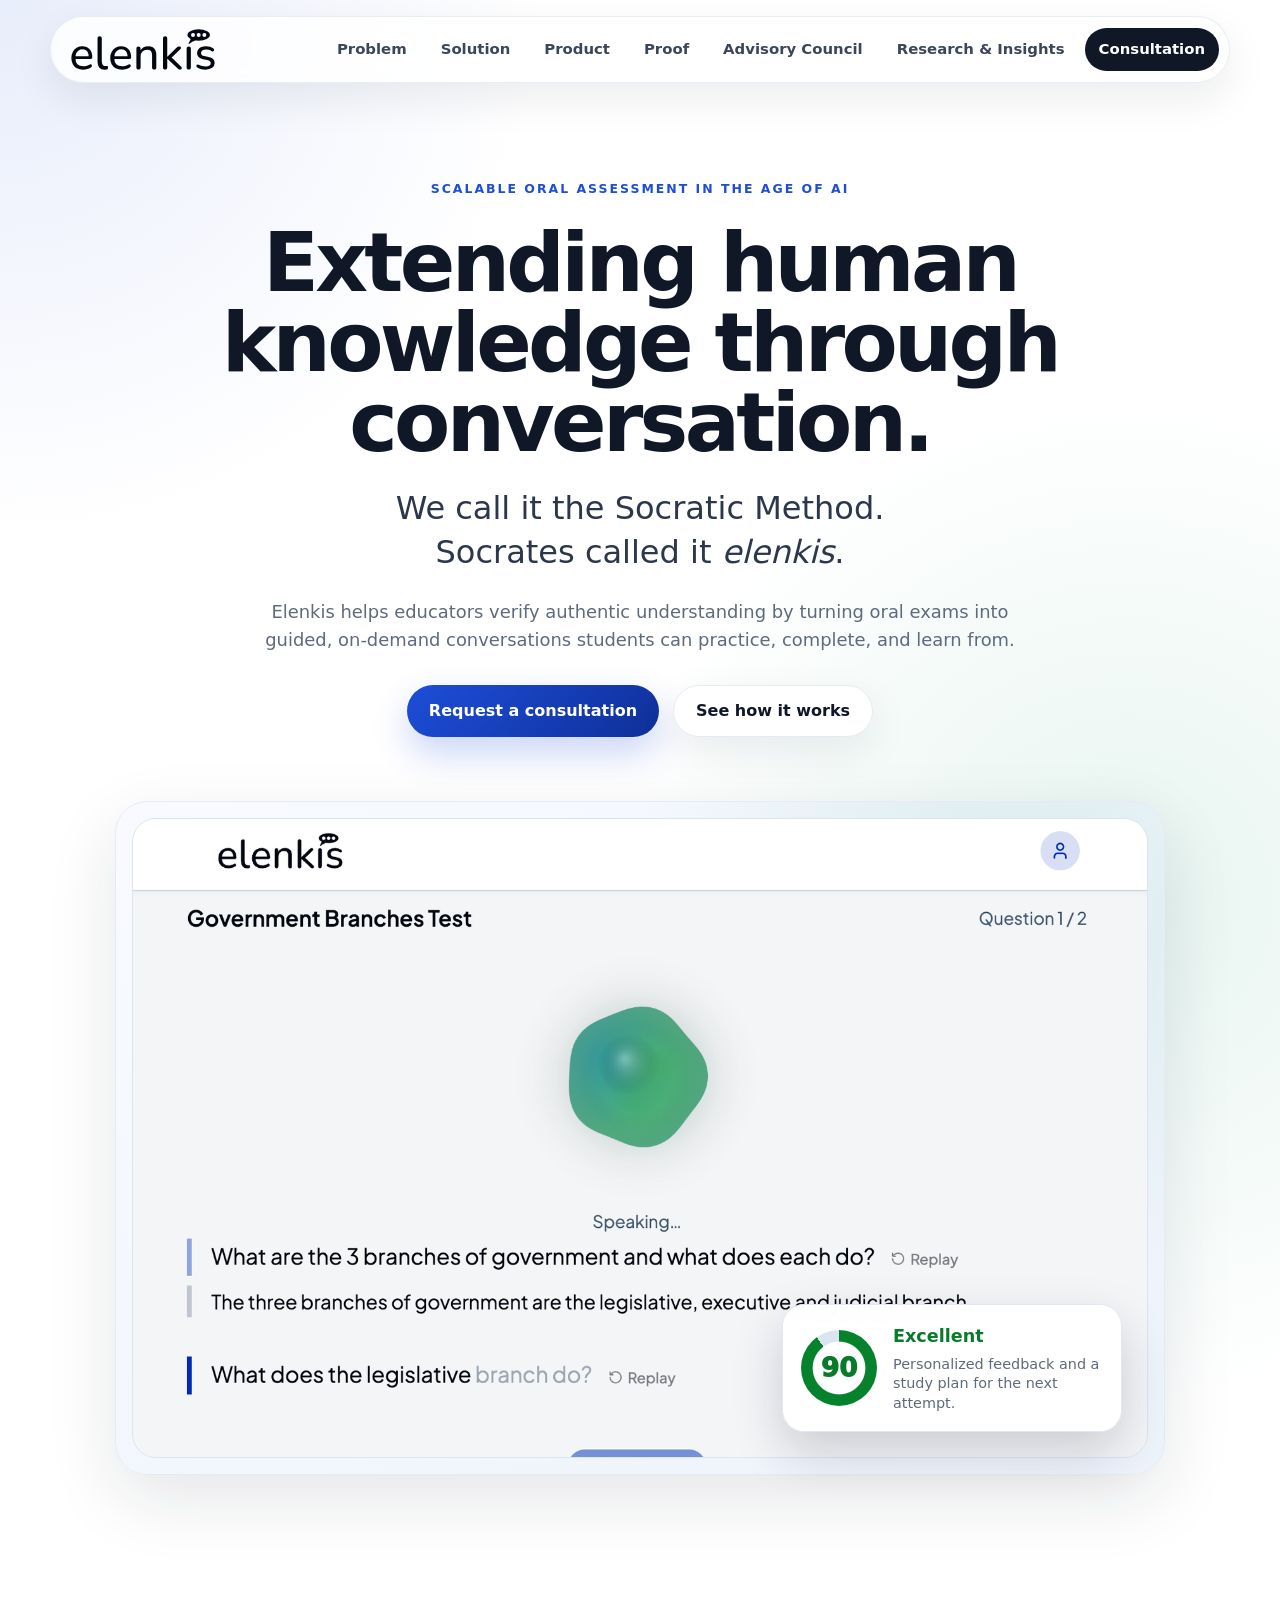
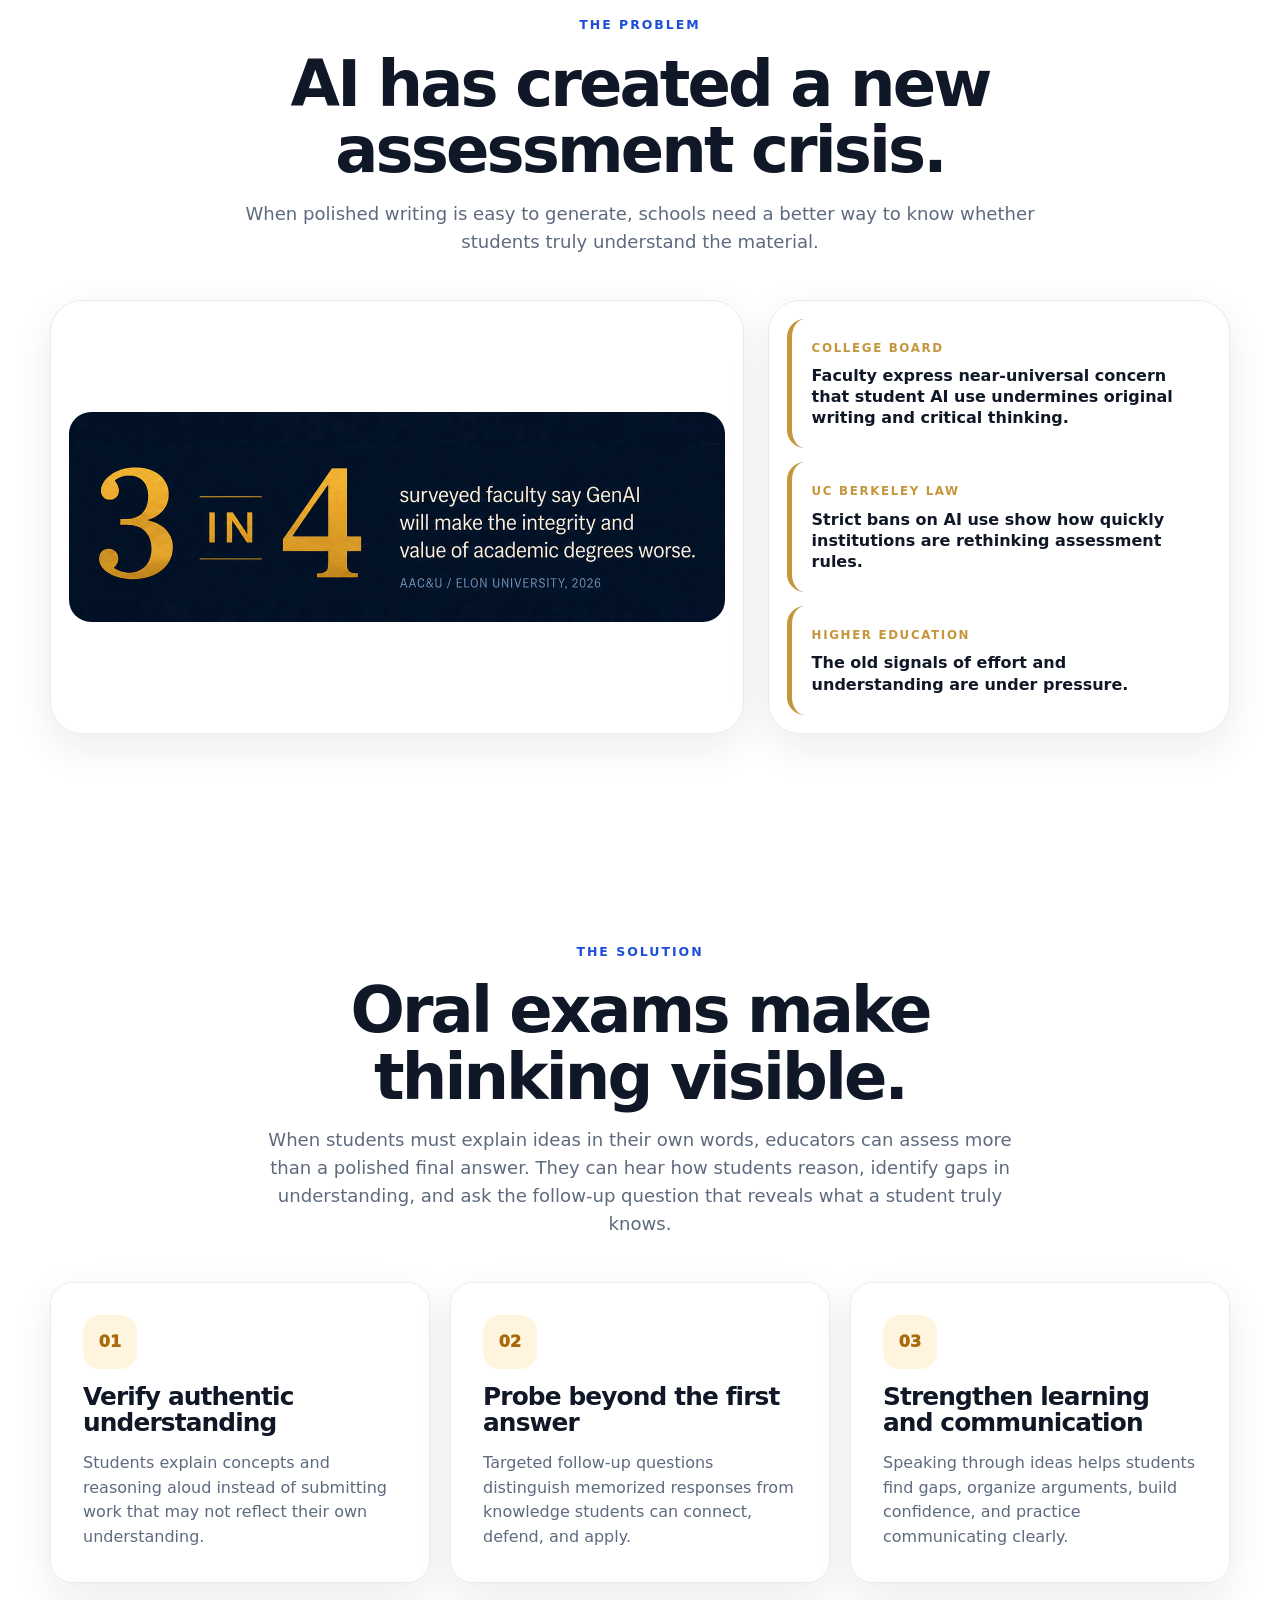
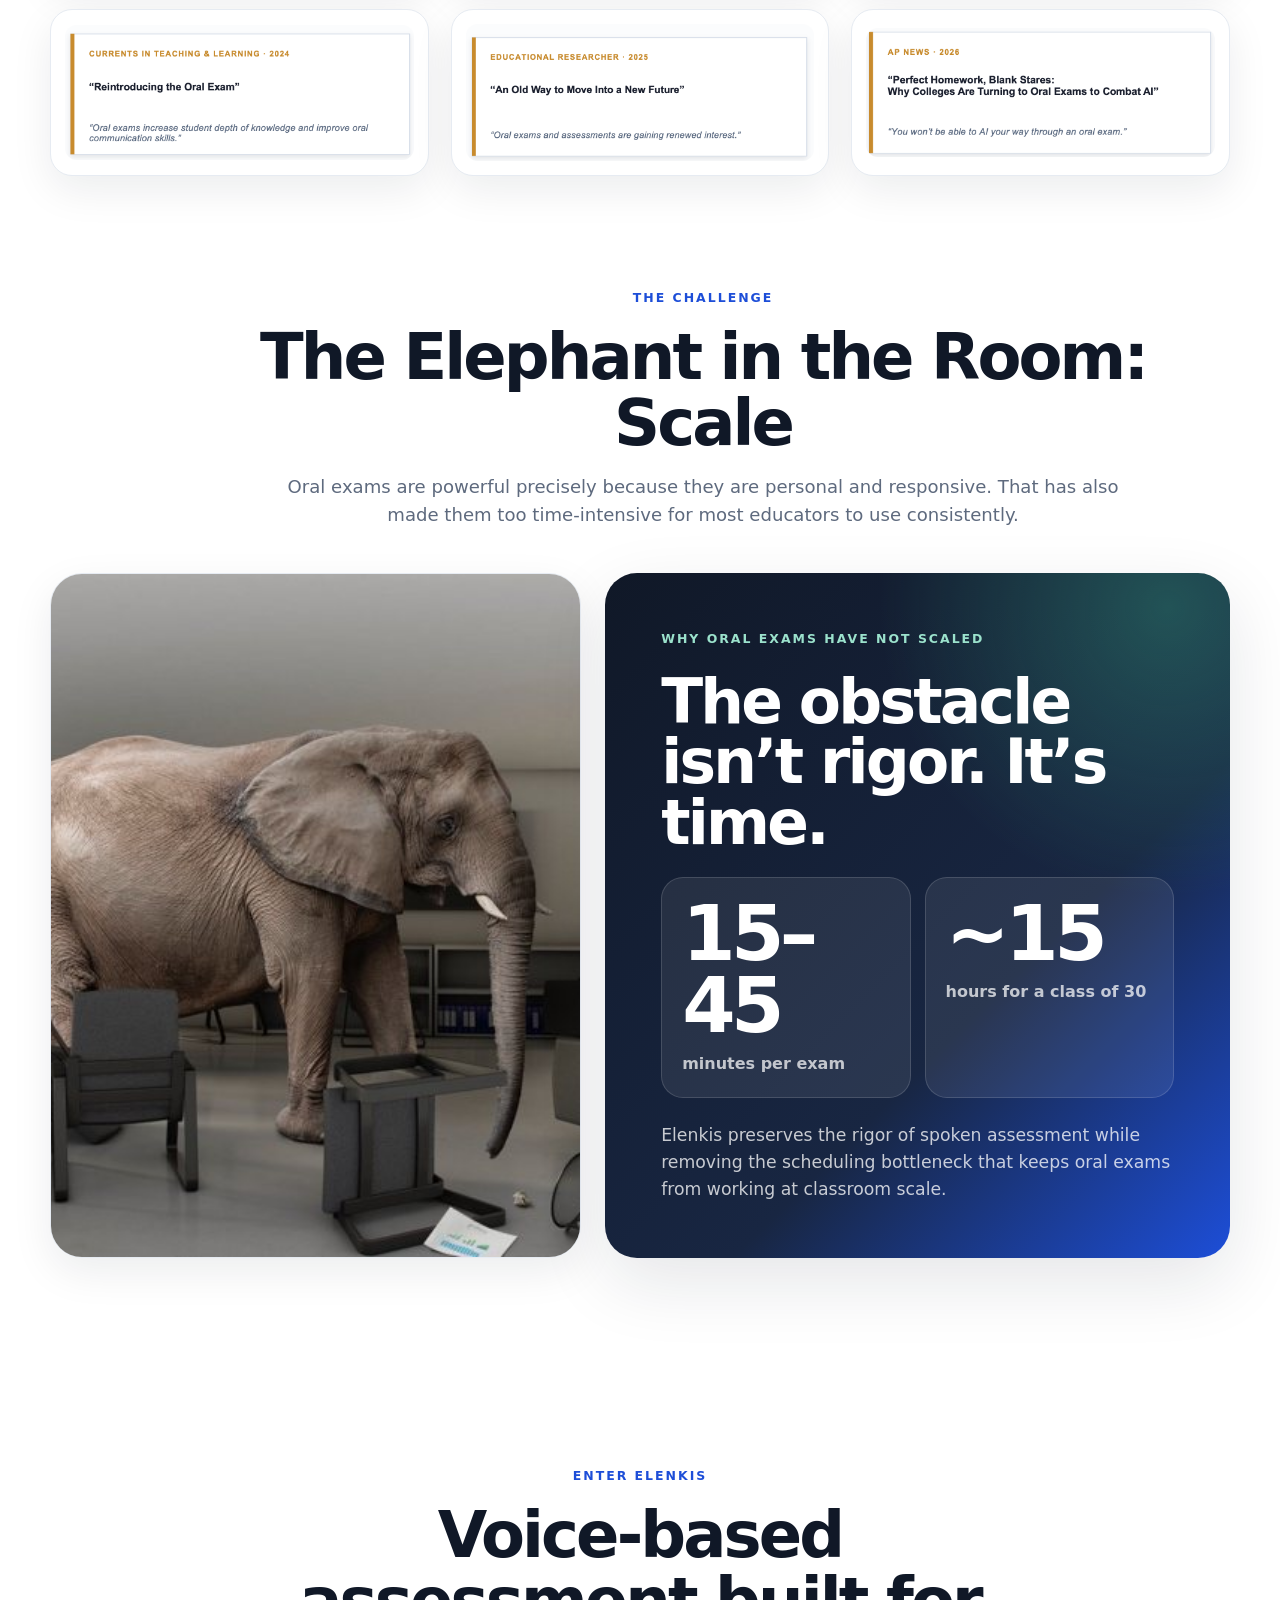
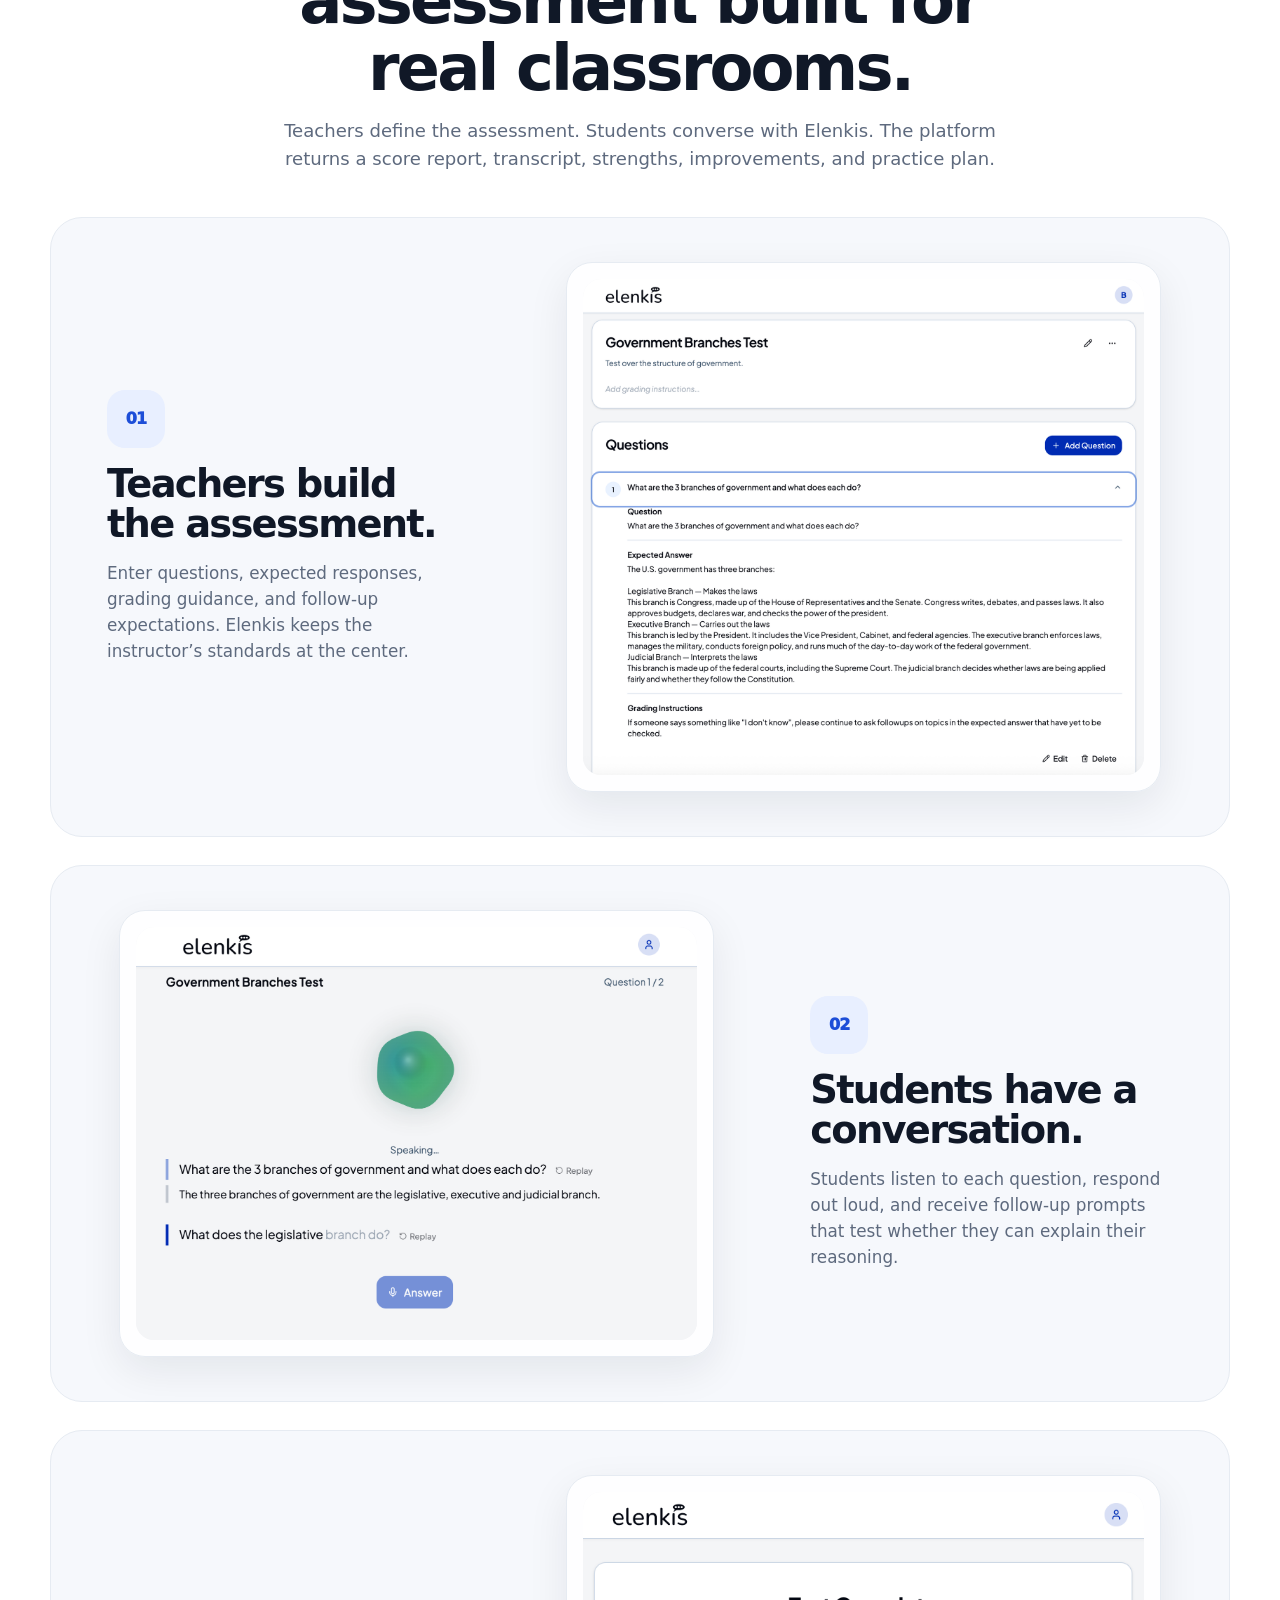
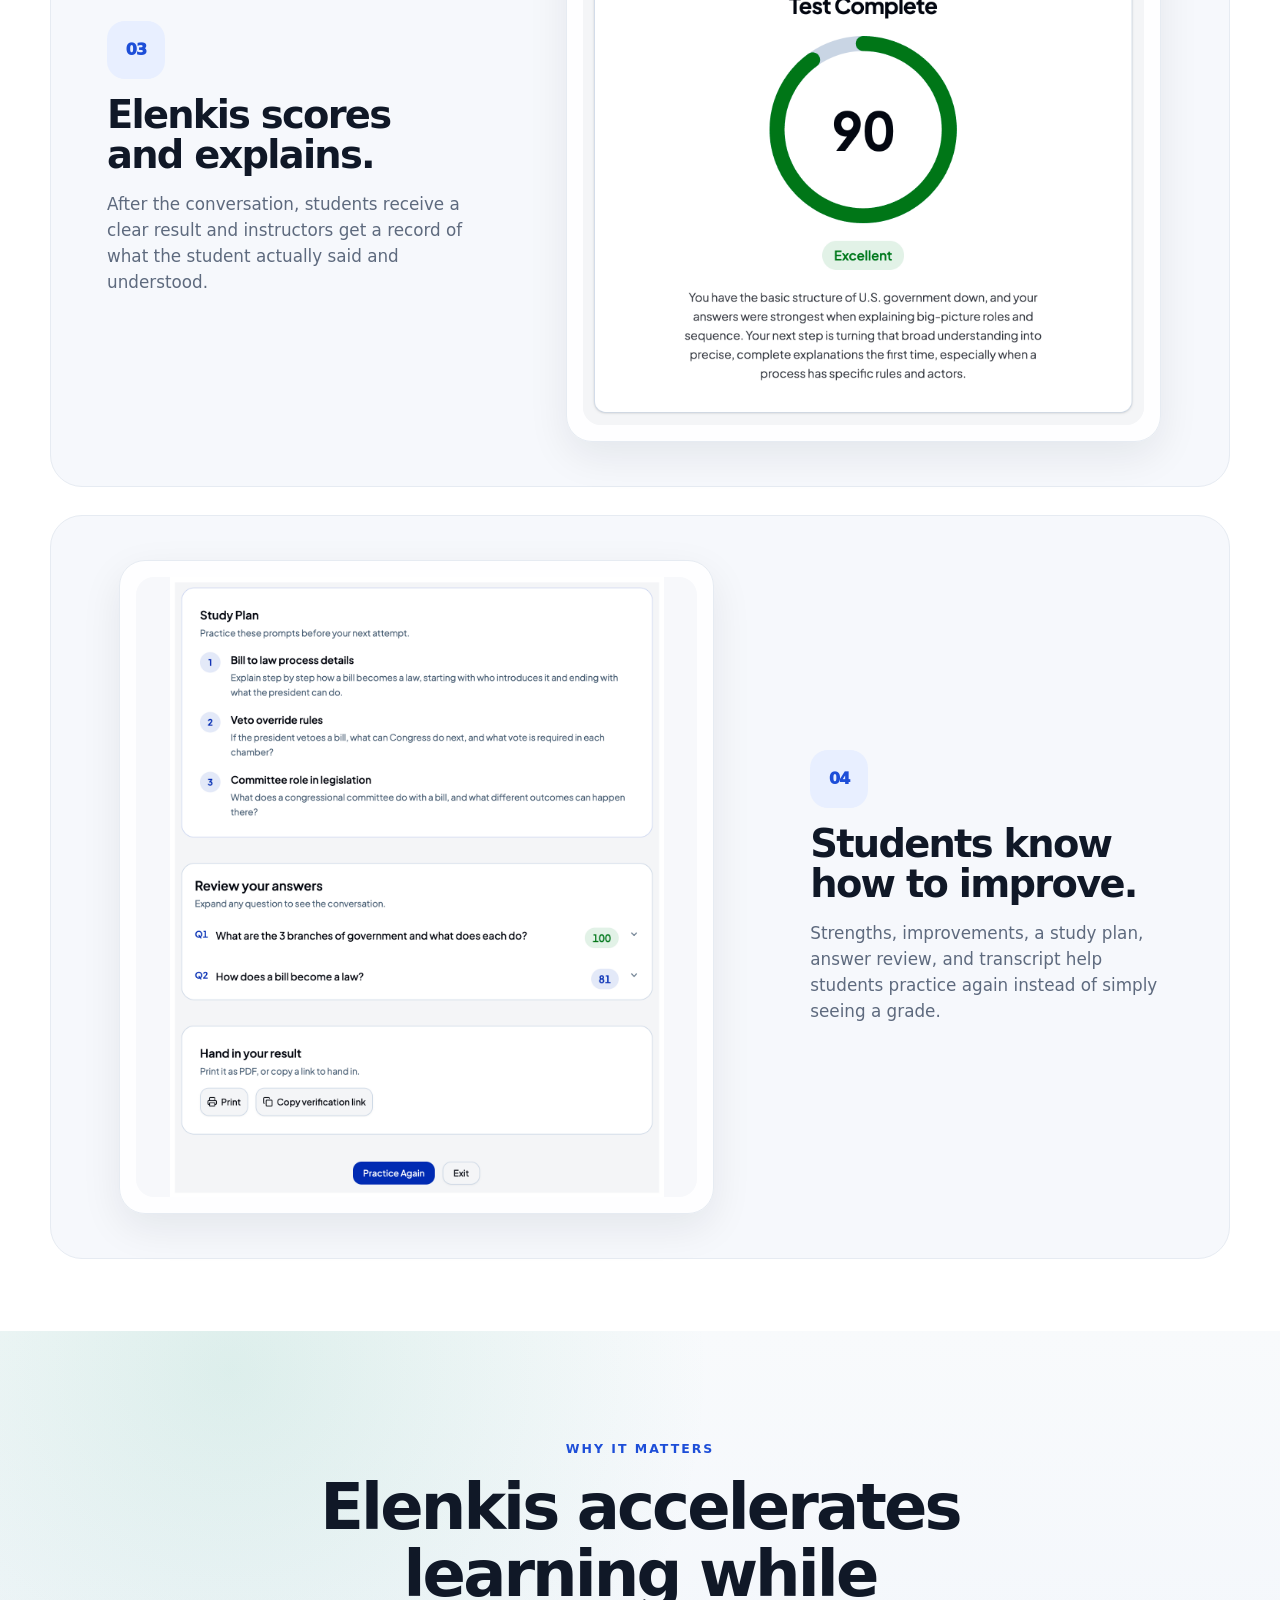
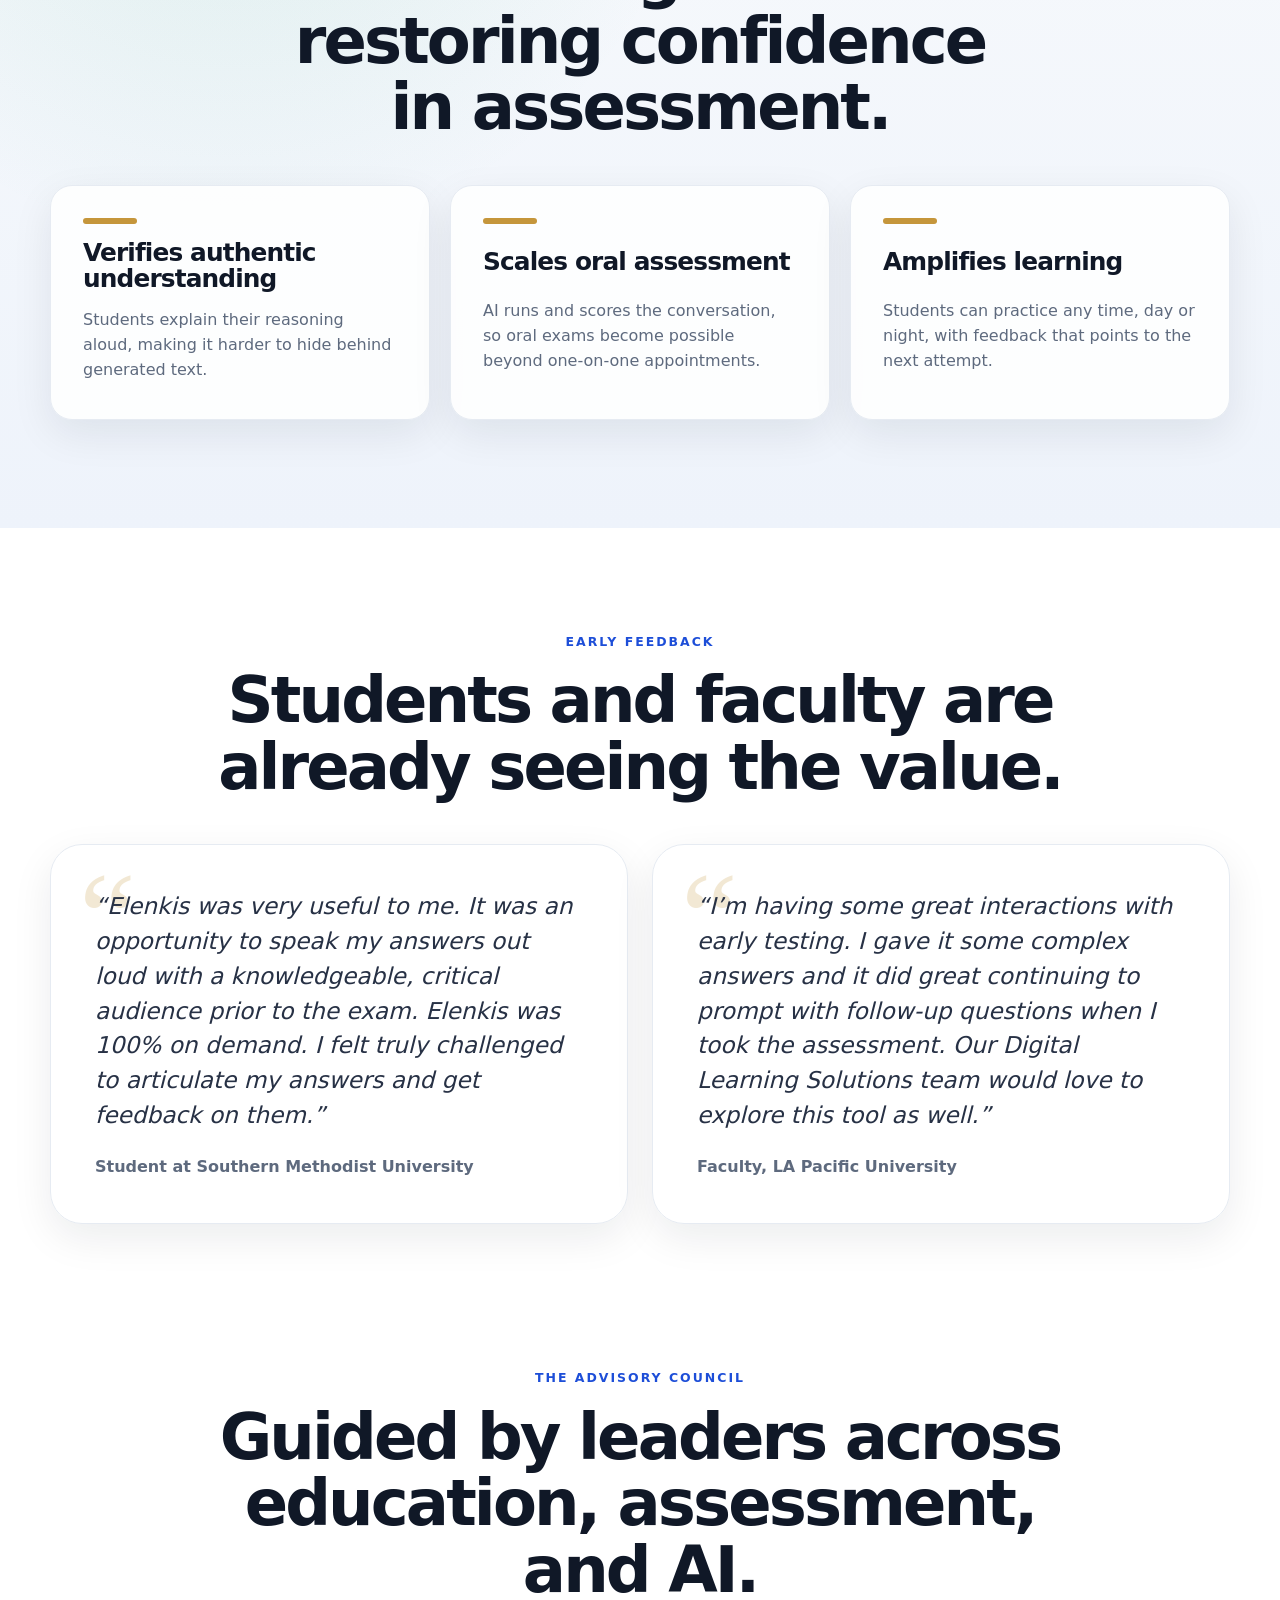
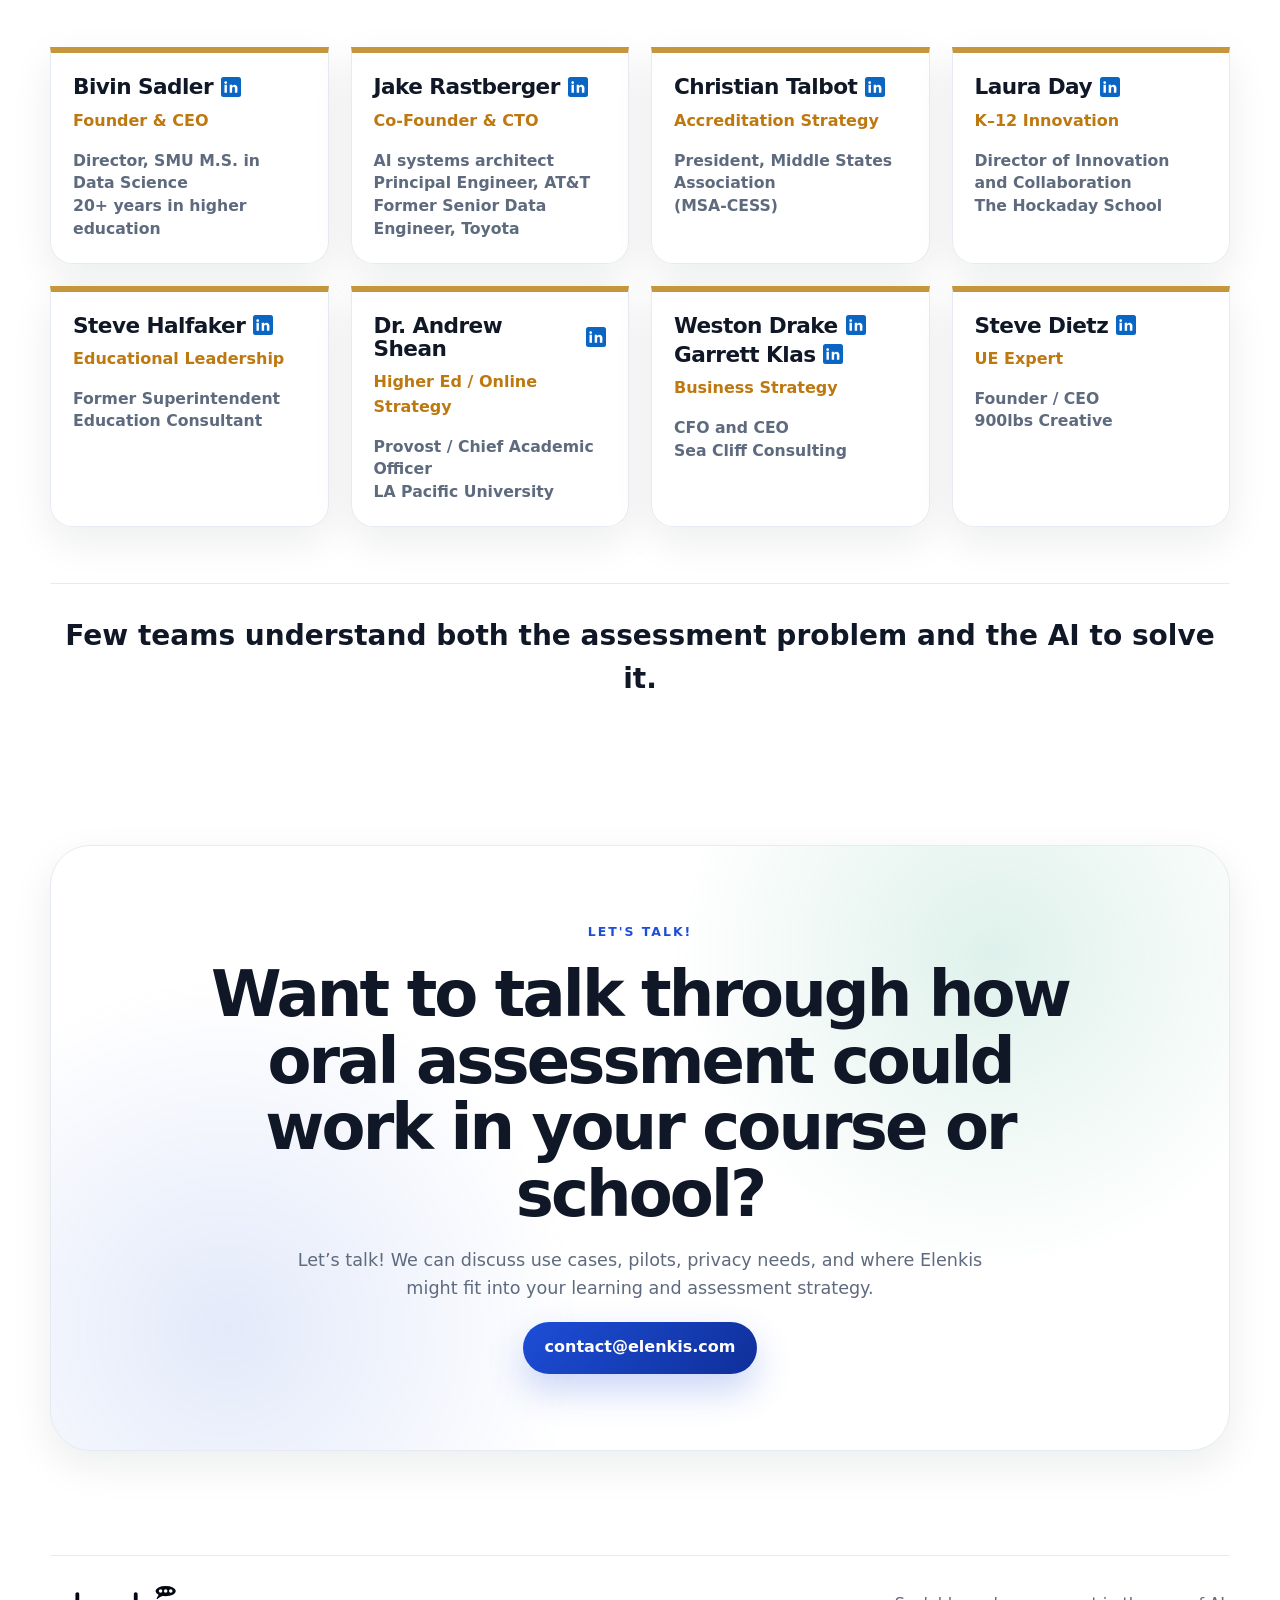
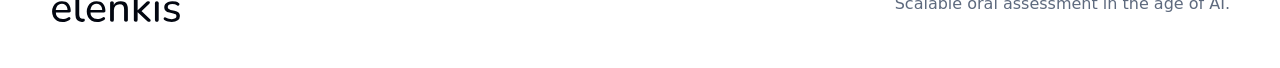
==== commit 53336874: "Add files via upload" ====
--- a/index.html
+++ b/index.html
@@ -19,6 +19,7 @@
       <a href="#product">Product</a>
       <a href="#proof">Proof</a>
       <a href="#team">Advisory Council</a>
+      <a href="research-insights.html">Research &amp; Insights</a>
       <a class="nav-cta" href="#contact">Consultation</a>
     </nav>
   </header>
--- a/styles.css
+++ b/styles.css
@@ -1063,3 +1063,177 @@
     align-items: flex-start;
   }
 }
+
+
+/* Research & Insights */
+.research-hero {
+  padding-top: 112px;
+  padding-bottom: 88px;
+}
+
+.research-heading {
+  max-width: 980px;
+  margin-bottom: 0;
+}
+
+.research-heading h1 {
+  max-width: 920px;
+  margin-inline: auto;
+  font-size: clamp(3.2rem, 6.4vw, 5.5rem);
+  line-height: 0.98;
+}
+
+.research-heading p:not(.eyebrow) {
+  max-width: 760px;
+  margin-inline: auto;
+}
+
+.research-library {
+  width: 100%;
+  padding: 104px max(16px, calc((100vw - var(--max)) / 2));
+  background:
+    radial-gradient(circle at 82% 8%, rgba(56, 169, 135, 0.14), transparent 28rem),
+    linear-gradient(180deg, #f8fafc, #eef3fb);
+}
+
+.research-library-inner {
+  width: 100%;
+  max-width: var(--max);
+  margin: 0 auto;
+}
+
+.research-section-heading {
+  max-width: 760px;
+}
+
+.insight-card {
+  display: grid;
+  grid-template-columns: minmax(0, 1fr) 230px;
+  gap: 40px;
+  align-items: stretch;
+  padding: clamp(30px, 5vw, 52px);
+  border: 1px solid var(--line);
+  border-radius: var(--radius-lg);
+  background: rgba(255, 255, 255, 0.94);
+  box-shadow: var(--shadow-soft);
+}
+
+.insight-card-copy {
+  display: grid;
+  align-content: start;
+  gap: 20px;
+  max-width: 780px;
+}
+
+.insight-meta {
+  display: flex;
+  flex-wrap: wrap;
+  gap: 9px;
+  color: #a96a09;
+  font-size: 0.78rem;
+  font-weight: 900;
+  letter-spacing: 0.12em;
+  text-transform: uppercase;
+}
+
+.insight-card h3 {
+  max-width: 780px;
+  font-size: clamp(2rem, 4vw, 3.4rem);
+  line-height: 1.02;
+}
+
+.insight-card-copy > p {
+  max-width: 760px;
+  color: var(--muted);
+  font-size: 1.08rem;
+}
+
+.insight-tags {
+  display: flex;
+  flex-wrap: wrap;
+  gap: 9px;
+  padding-top: 4px;
+}
+
+.insight-tags span {
+  padding: 7px 11px;
+  color: #3b4659;
+  font-size: 0.8rem;
+  font-weight: 800;
+  border: 1px solid #dbe4f0;
+  border-radius: 999px;
+  background: var(--soft);
+}
+
+.insight-card-action {
+  display: flex;
+  flex-direction: column;
+  align-items: stretch;
+  justify-content: space-between;
+  gap: 36px;
+  padding-left: 32px;
+  border-left: 1px solid var(--line);
+}
+
+.insight-index {
+  color: #d7dfeb;
+  font-size: clamp(4rem, 7vw, 6.5rem);
+  font-weight: 950;
+  line-height: 0.9;
+  letter-spacing: -0.07em;
+  text-align: right;
+}
+
+.insight-card-action .button {
+  width: 100%;
+  gap: 9px;
+}
+
+.nav-links a[aria-current="page"] {
+  background: var(--soft);
+}
+
+@media (max-width: 980px) {
+  .insight-card {
+    grid-template-columns: 1fr;
+  }
+
+  .insight-card-action {
+    flex-direction: row;
+    align-items: center;
+    padding-left: 0;
+    padding-top: 24px;
+    border-left: 0;
+    border-top: 1px solid var(--line);
+  }
+
+  .insight-index {
+    text-align: left;
+  }
+}
+
+@media (max-width: 640px) {
+  .research-hero {
+    padding-top: 64px;
+    padding-bottom: 64px;
+  }
+
+  .research-library {
+    padding-block: 76px;
+  }
+
+  .insight-card {
+    gap: 28px;
+    padding: 26px;
+    border-radius: 24px;
+  }
+
+  .insight-card-action {
+    flex-direction: column;
+    align-items: stretch;
+  }
+
+  .insight-index {
+    display: none;
+  }
+}
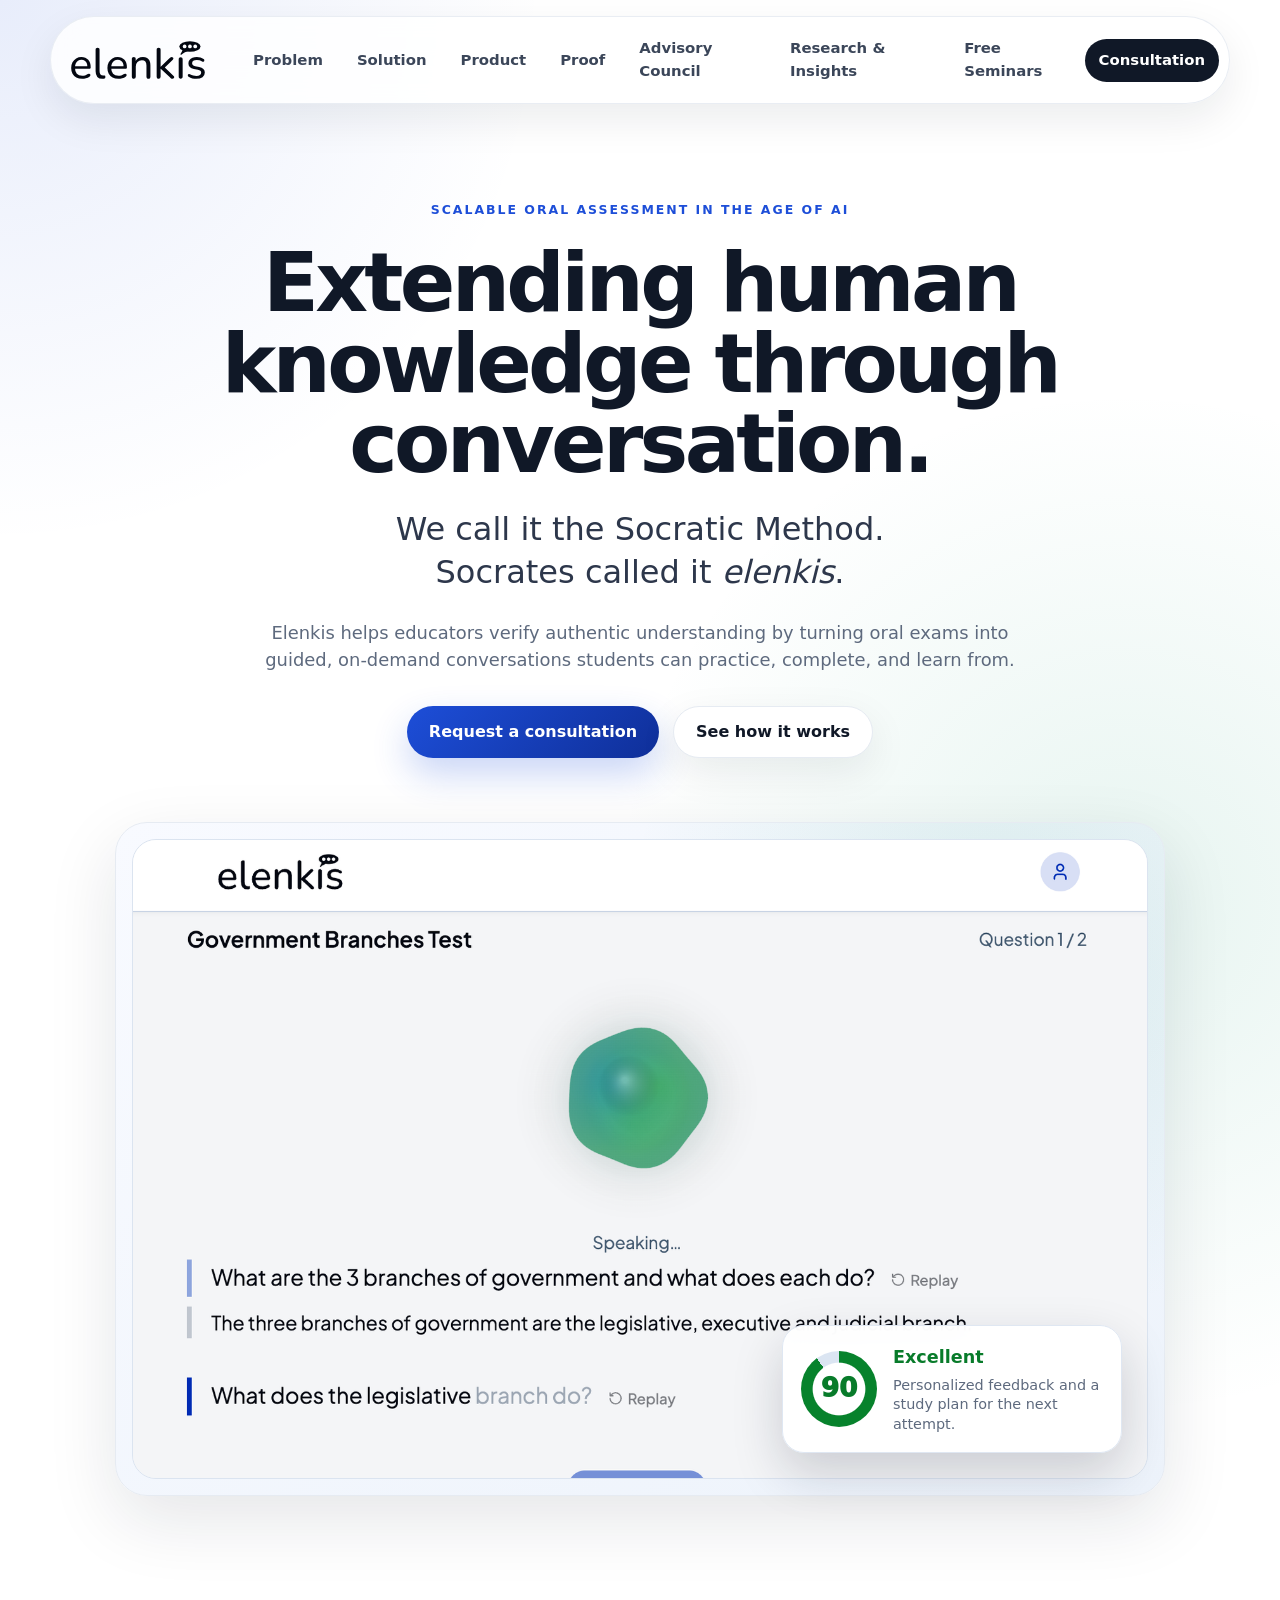
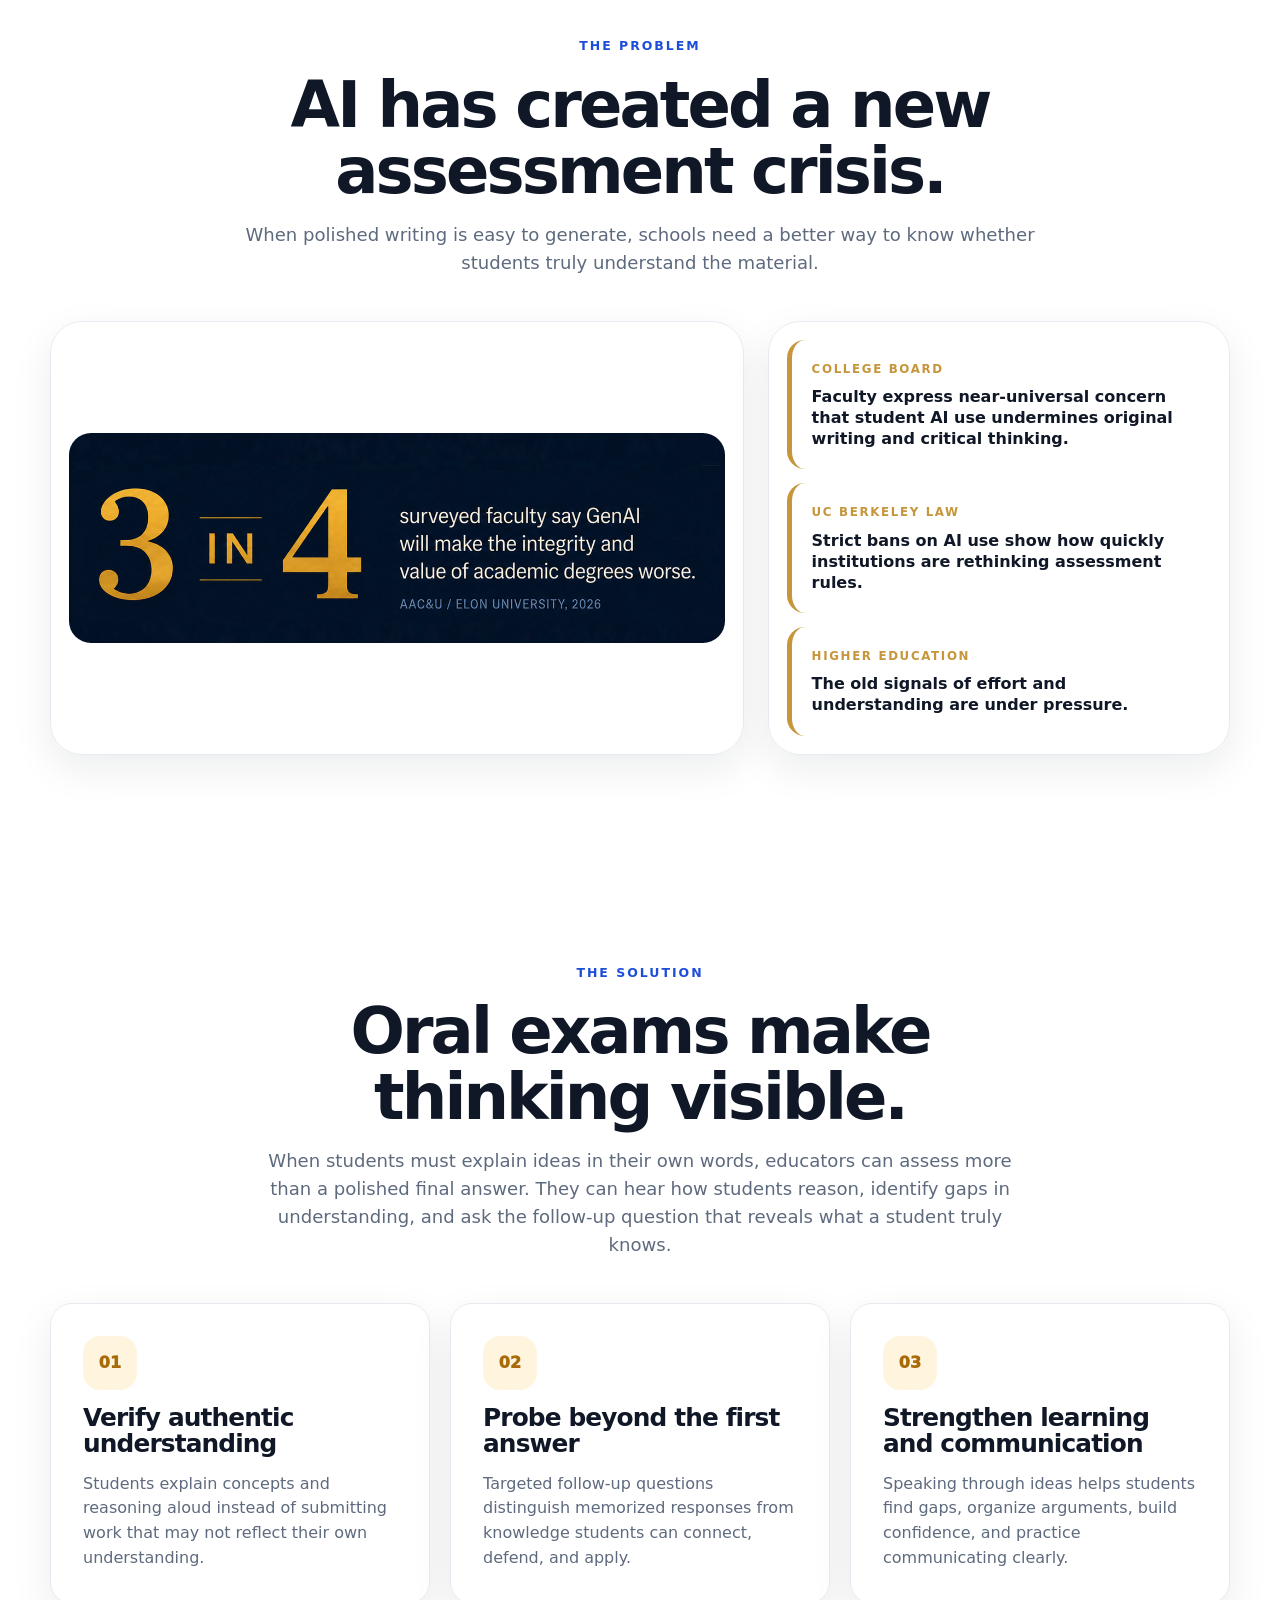
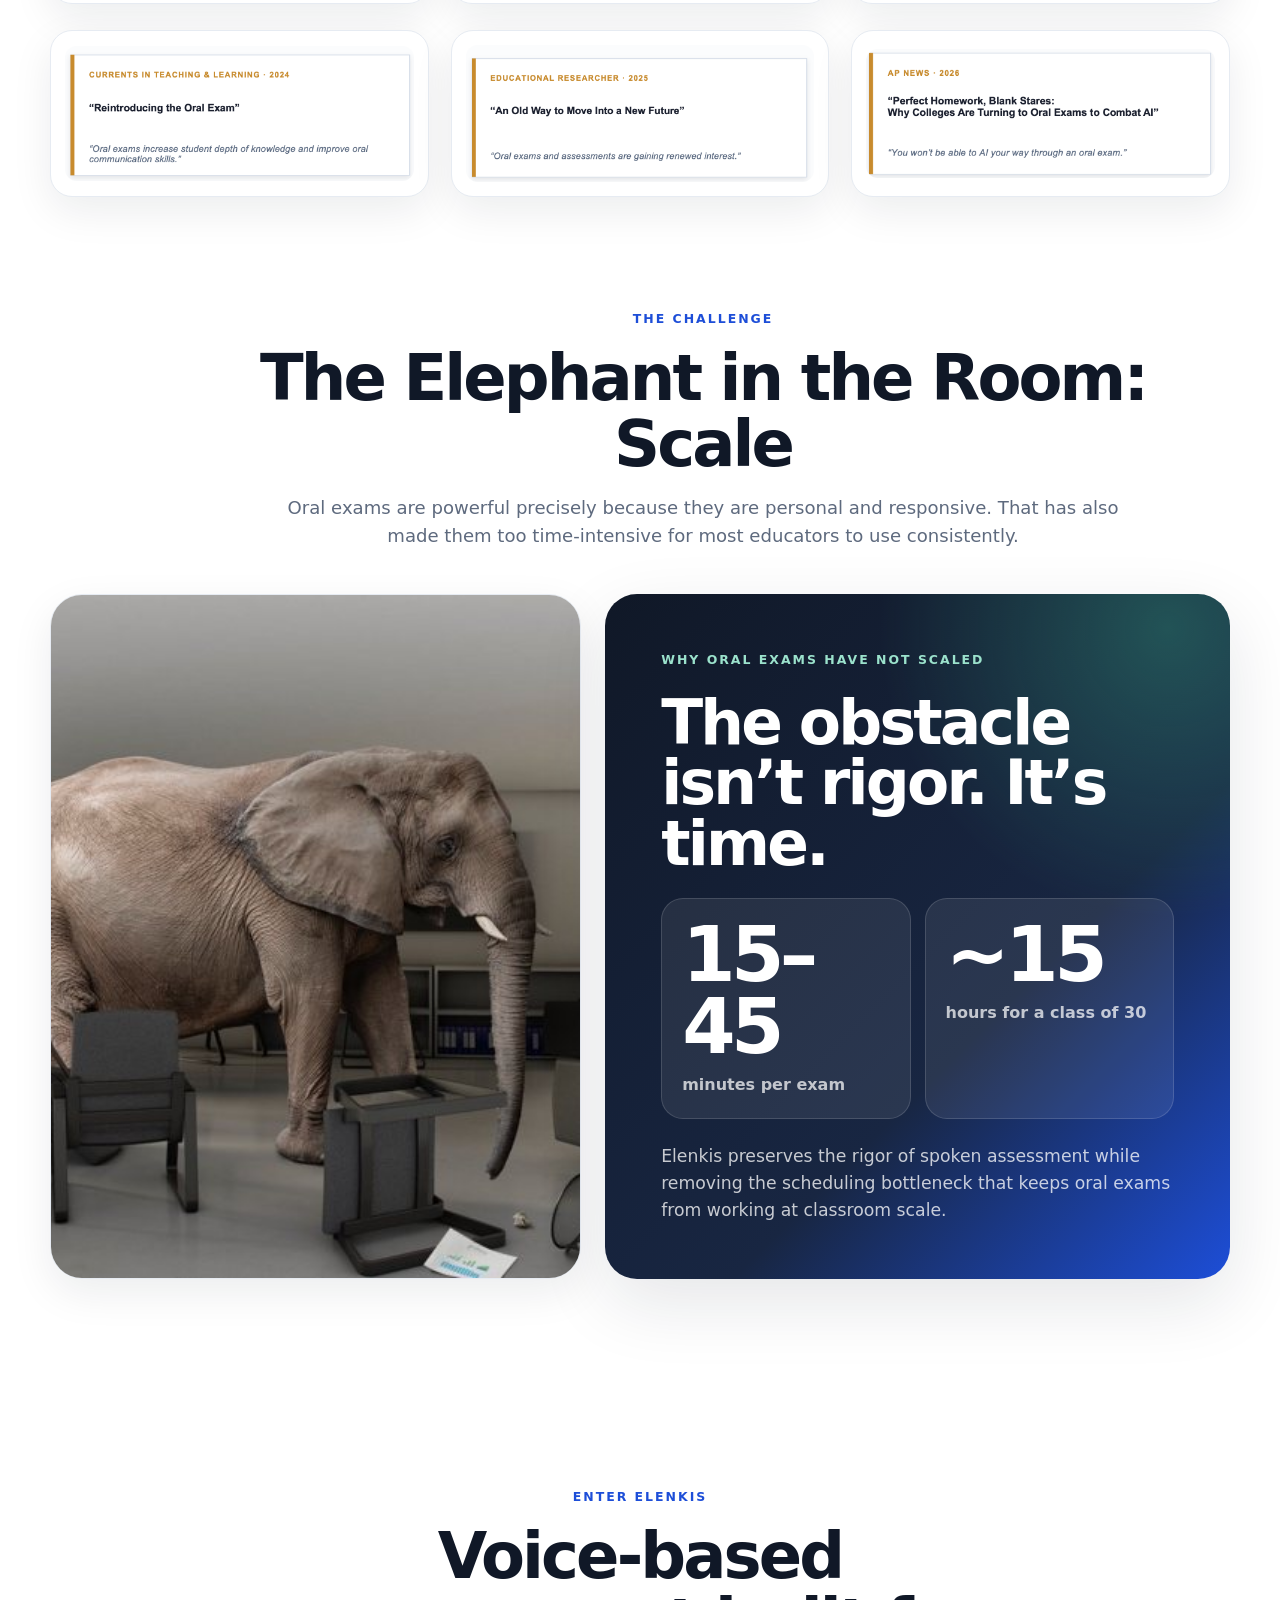
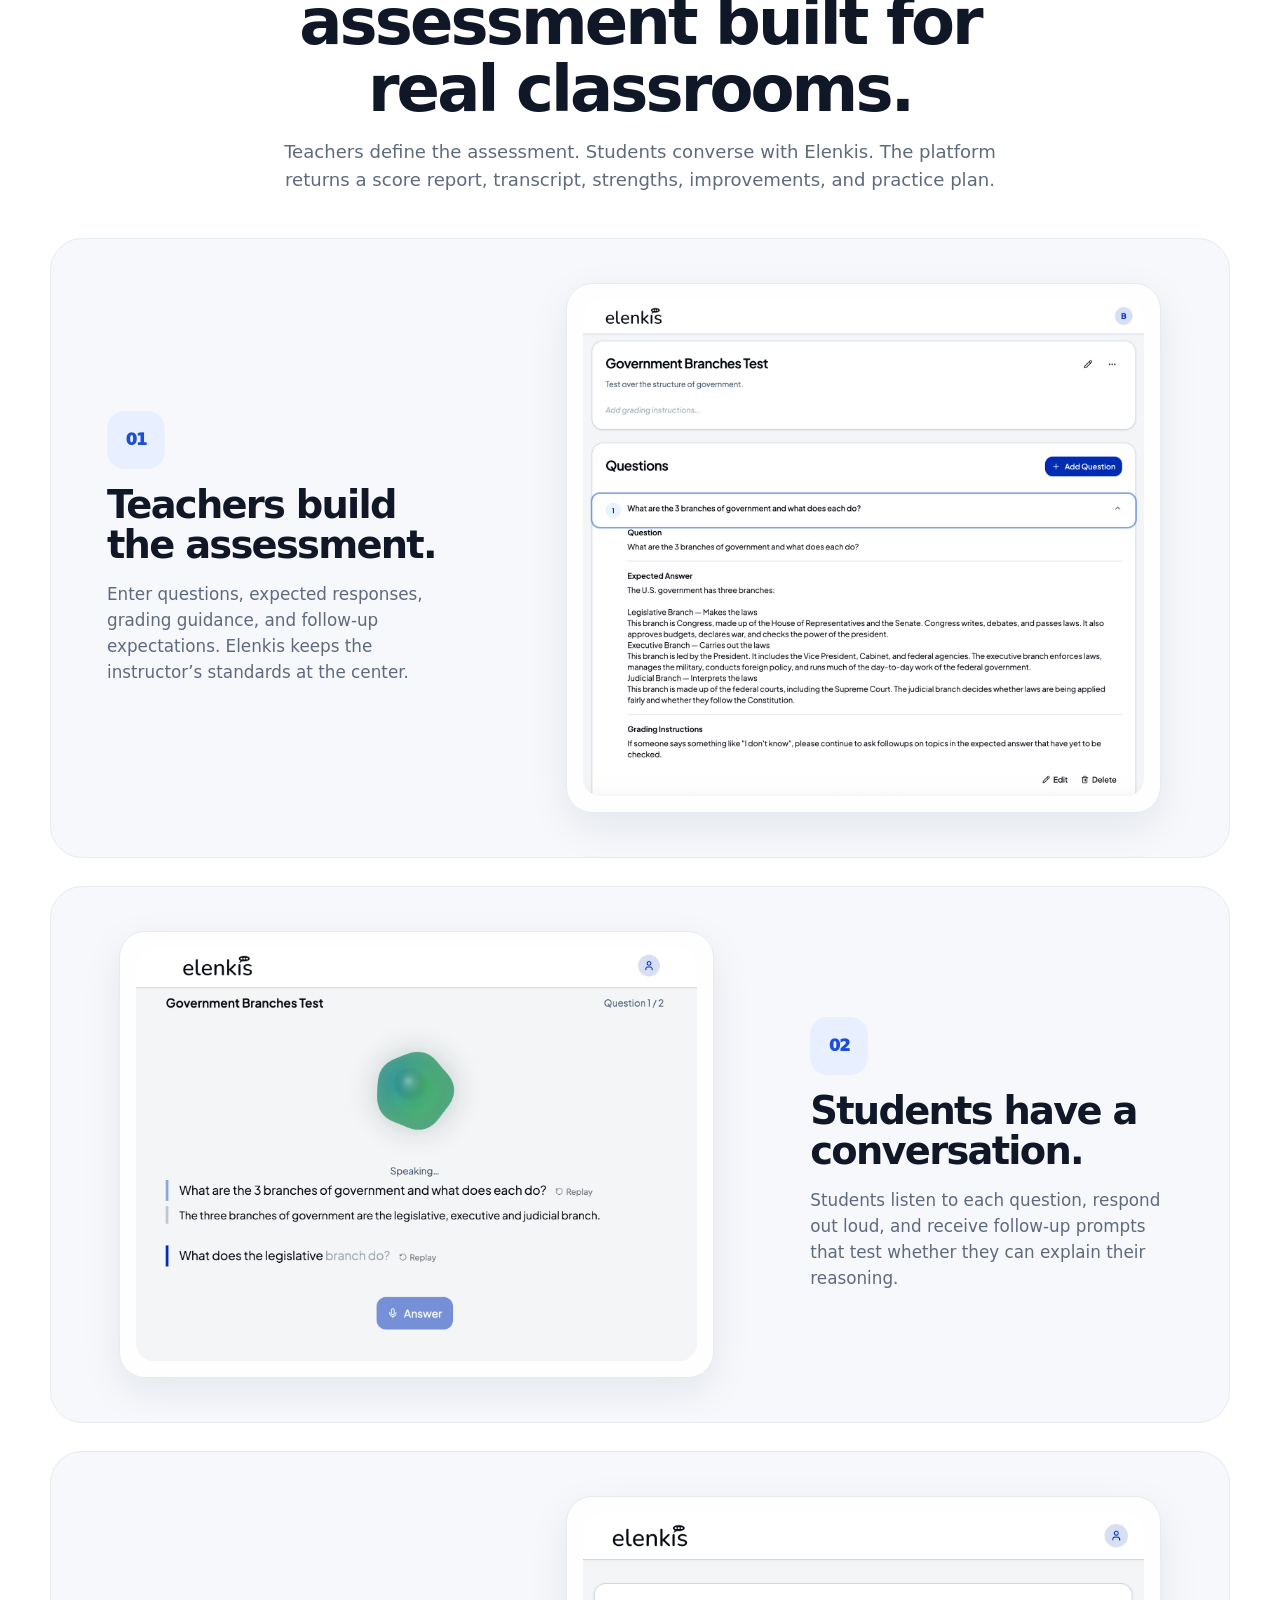
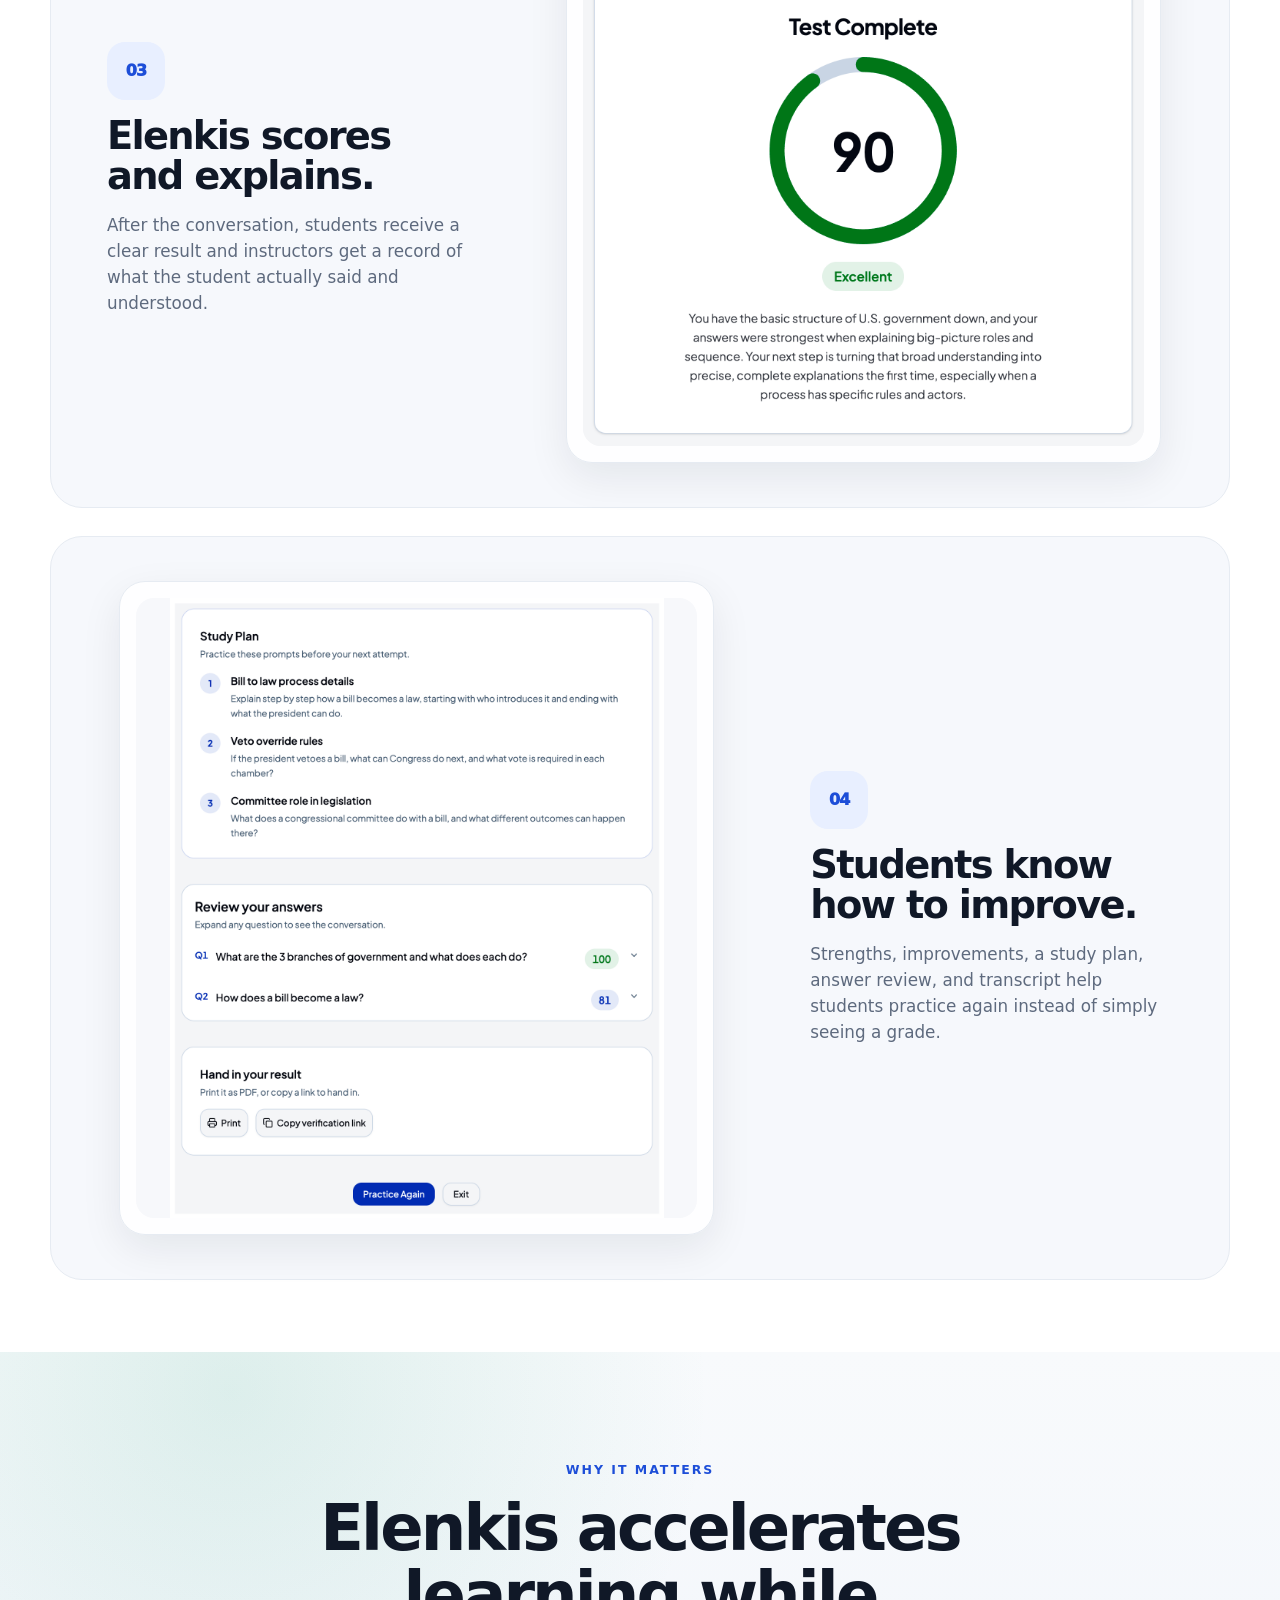
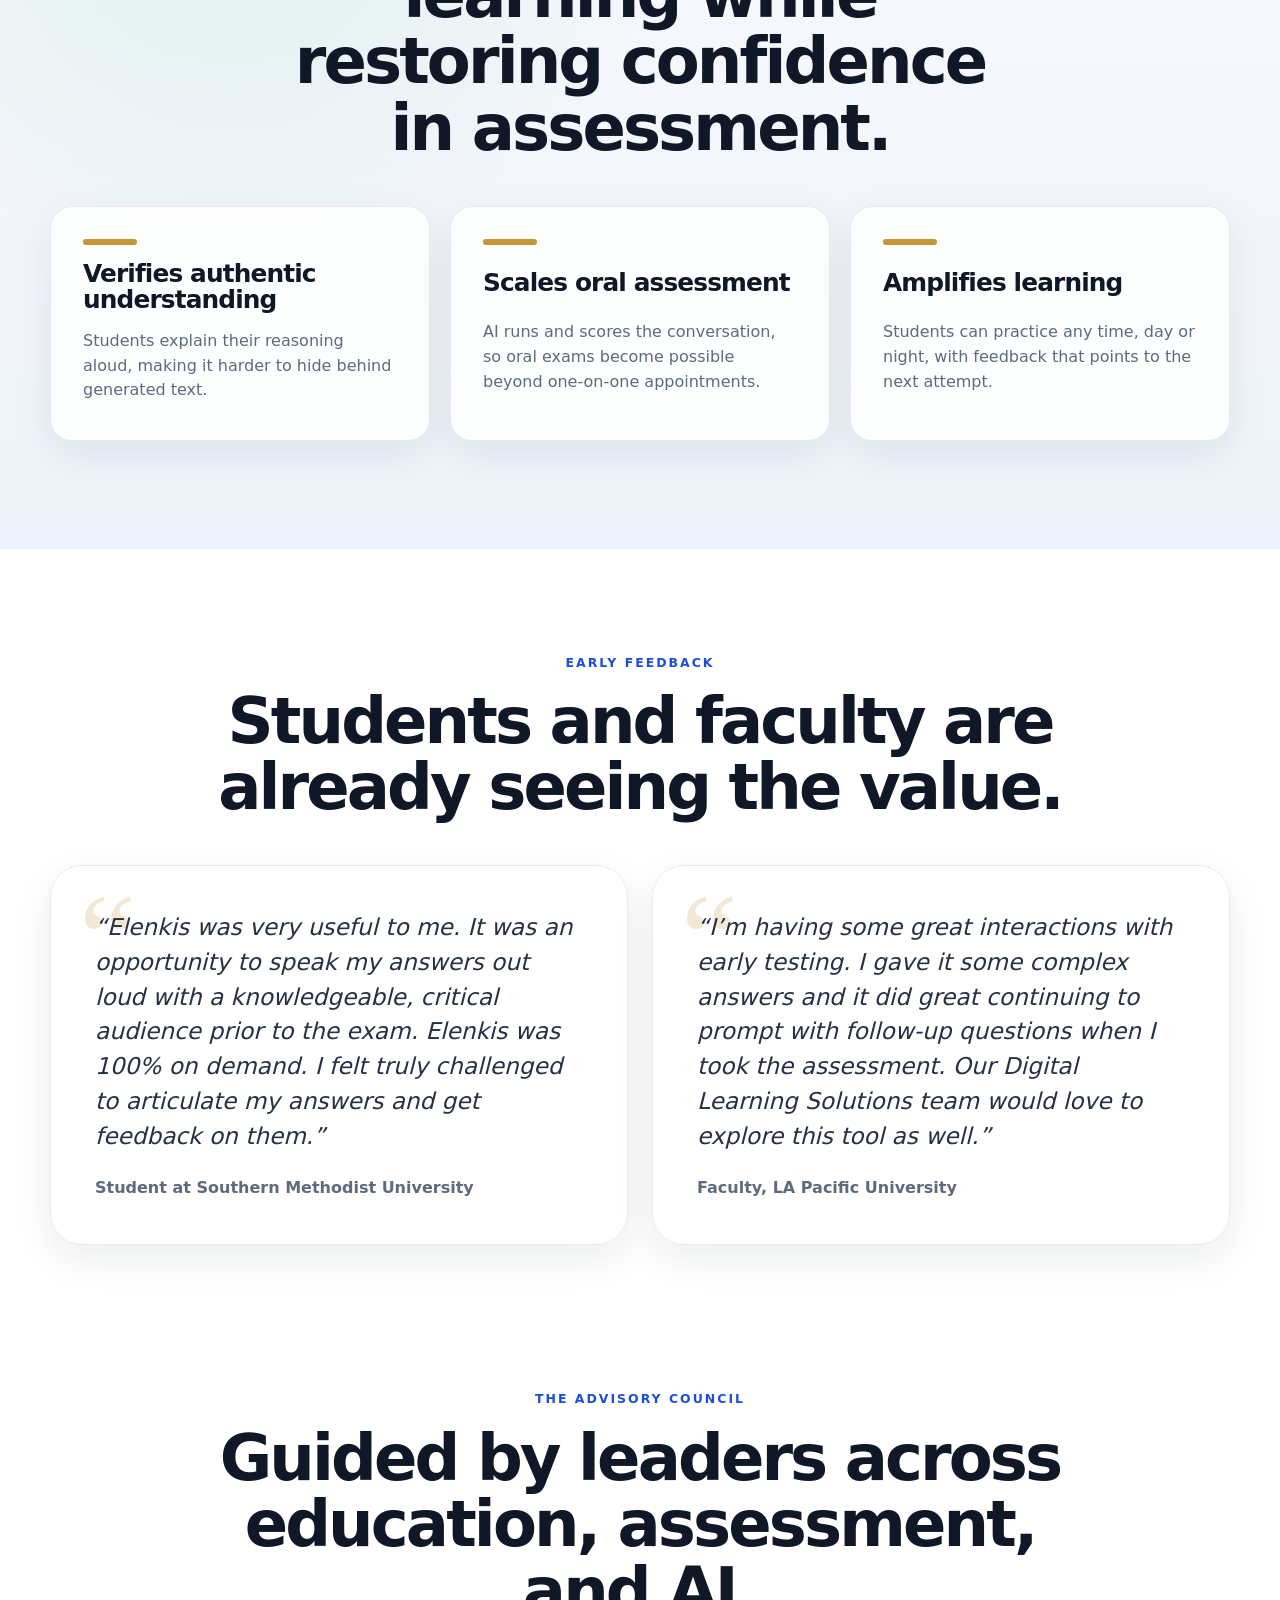
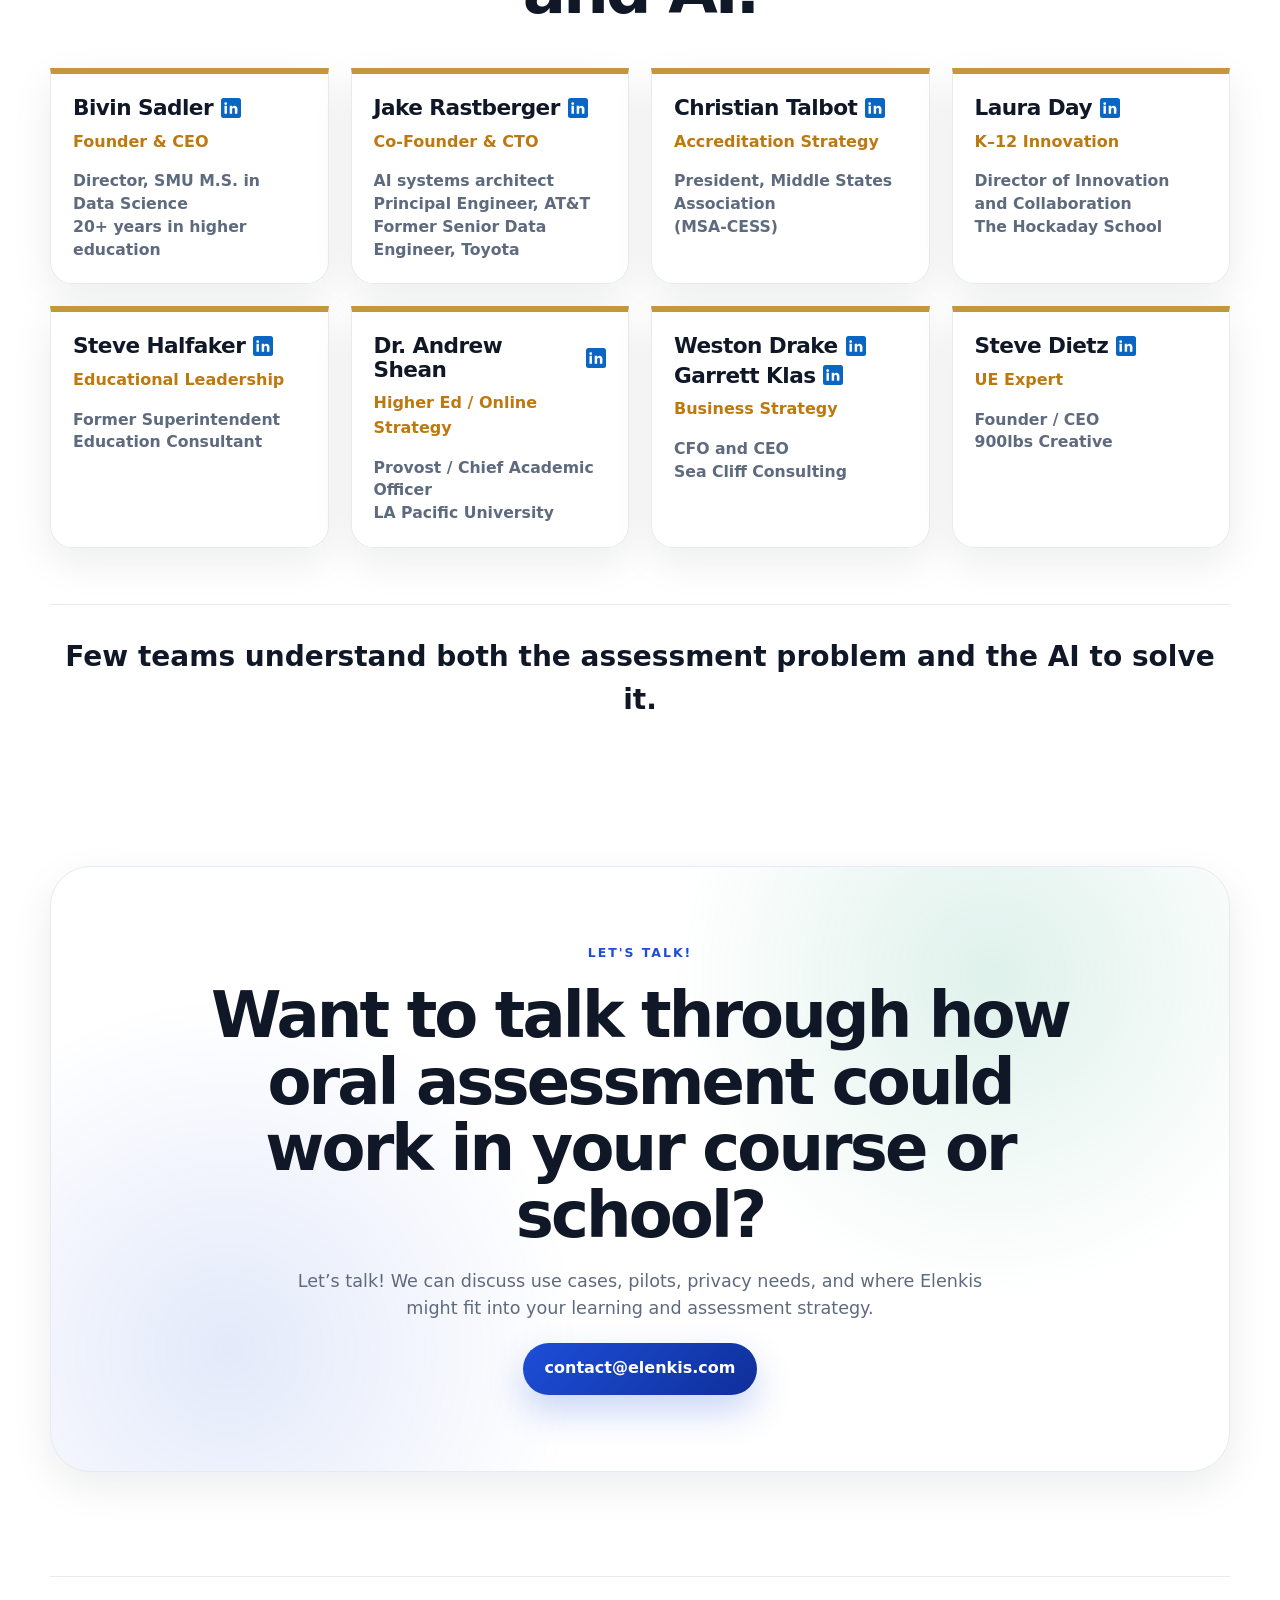
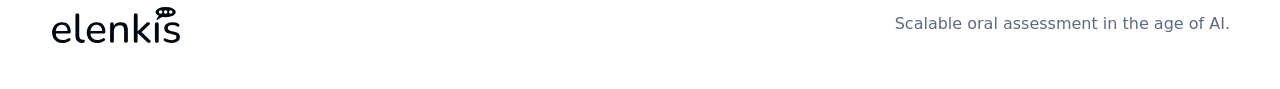
==== commit 241ce702: "Add free Elenkis seminars page" ====
--- a/index.html
+++ b/index.html
@@ -20,6 +20,7 @@
       <a href="#proof">Proof</a>
       <a href="#team">Advisory Council</a>
       <a href="research-insights.html">Research &amp; Insights</a>
+      <a class="nav-seminars" href="seminars.html">Free Seminars</a>
       <a class="nav-cta" href="#contact">Consultation</a>
     </nav>
   </header>
--- a/styles.css
+++ b/styles.css
@@ -900,7 +900,7 @@
 }
 
 @media (max-width: 980px) {
-  .nav-links a:not(.nav-cta) {
+  .nav-links a:not(.nav-cta, .nav-seminars) {
     display: none;
   }
 
@@ -1237,3 +1237,15 @@
     display: none;
   }
 }
+
+.seminar-agenda {
+  grid-template-columns: 1fr;
+}
+
+.seminar-agenda h3 {
+  font-size: clamp(1.25rem, 3vw, 1.75rem);
+}
+
+#request {
+  scroll-margin-top: 6rem;
+}
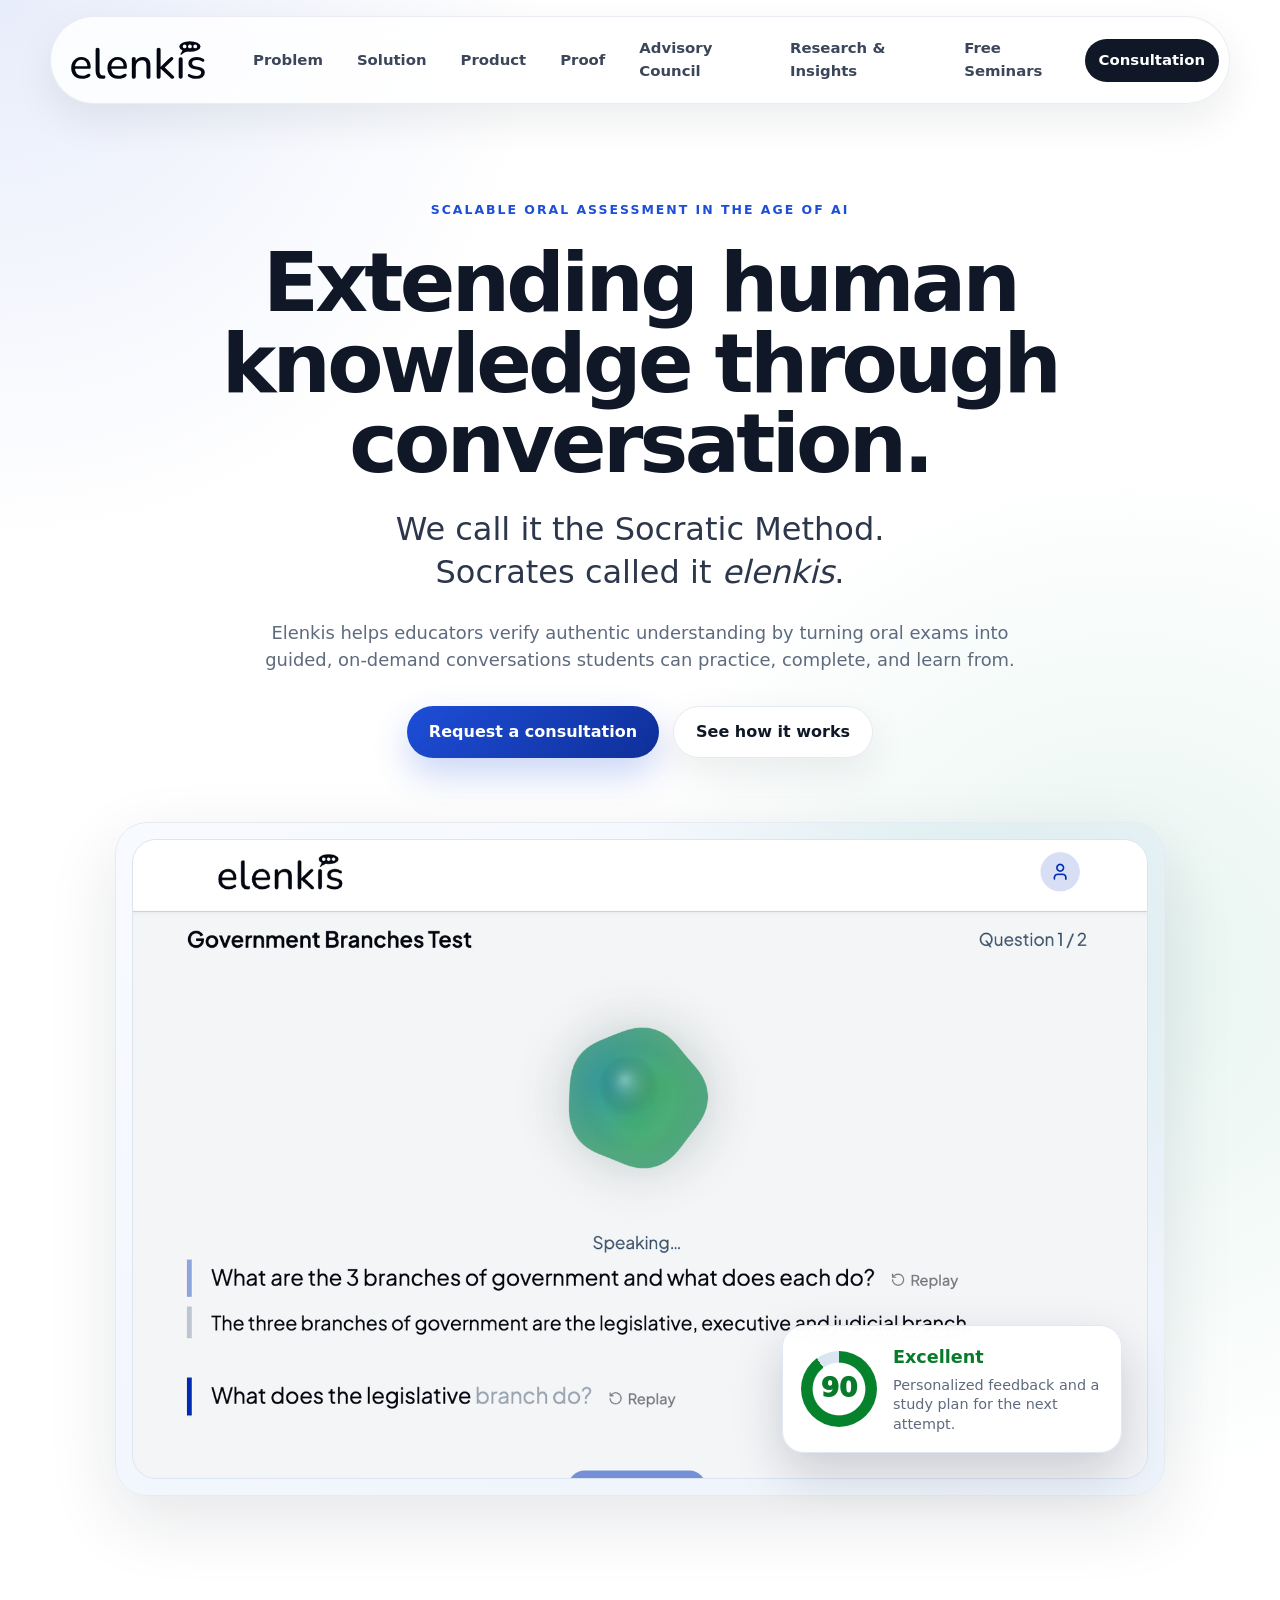
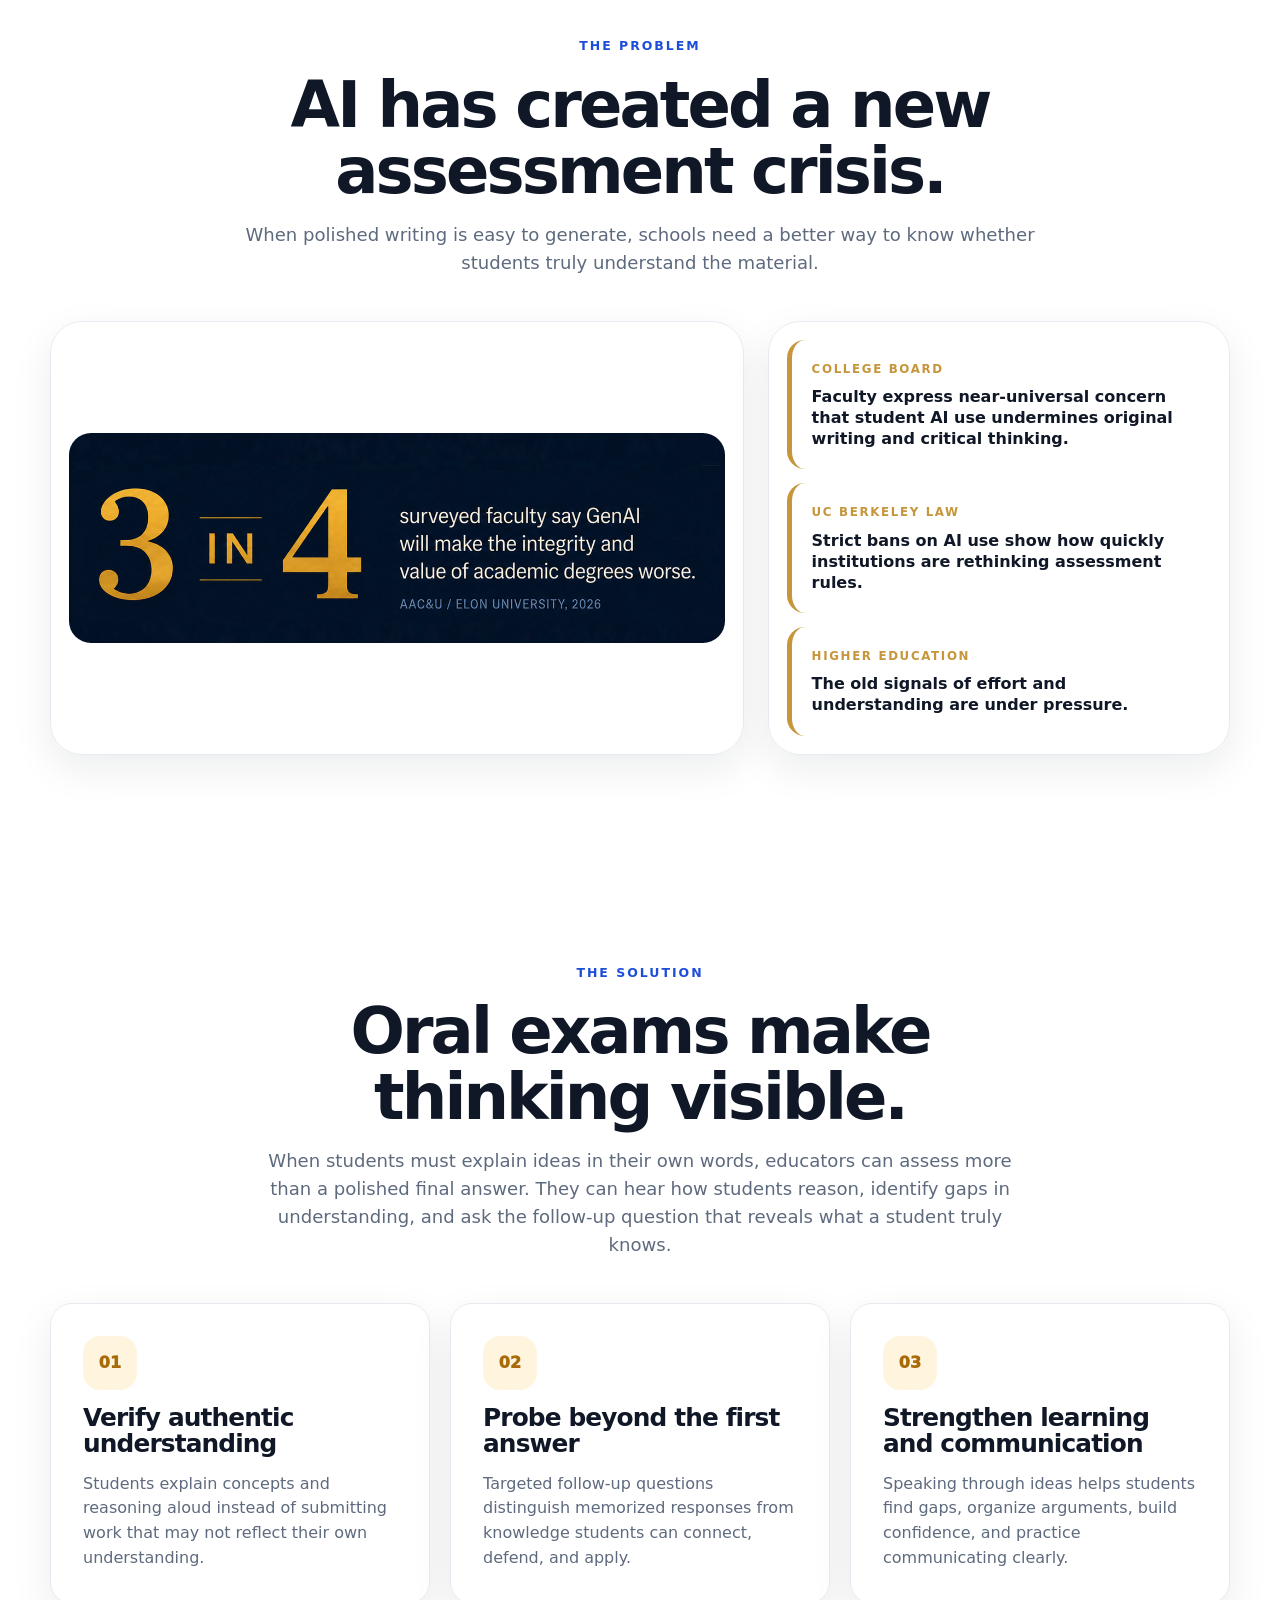
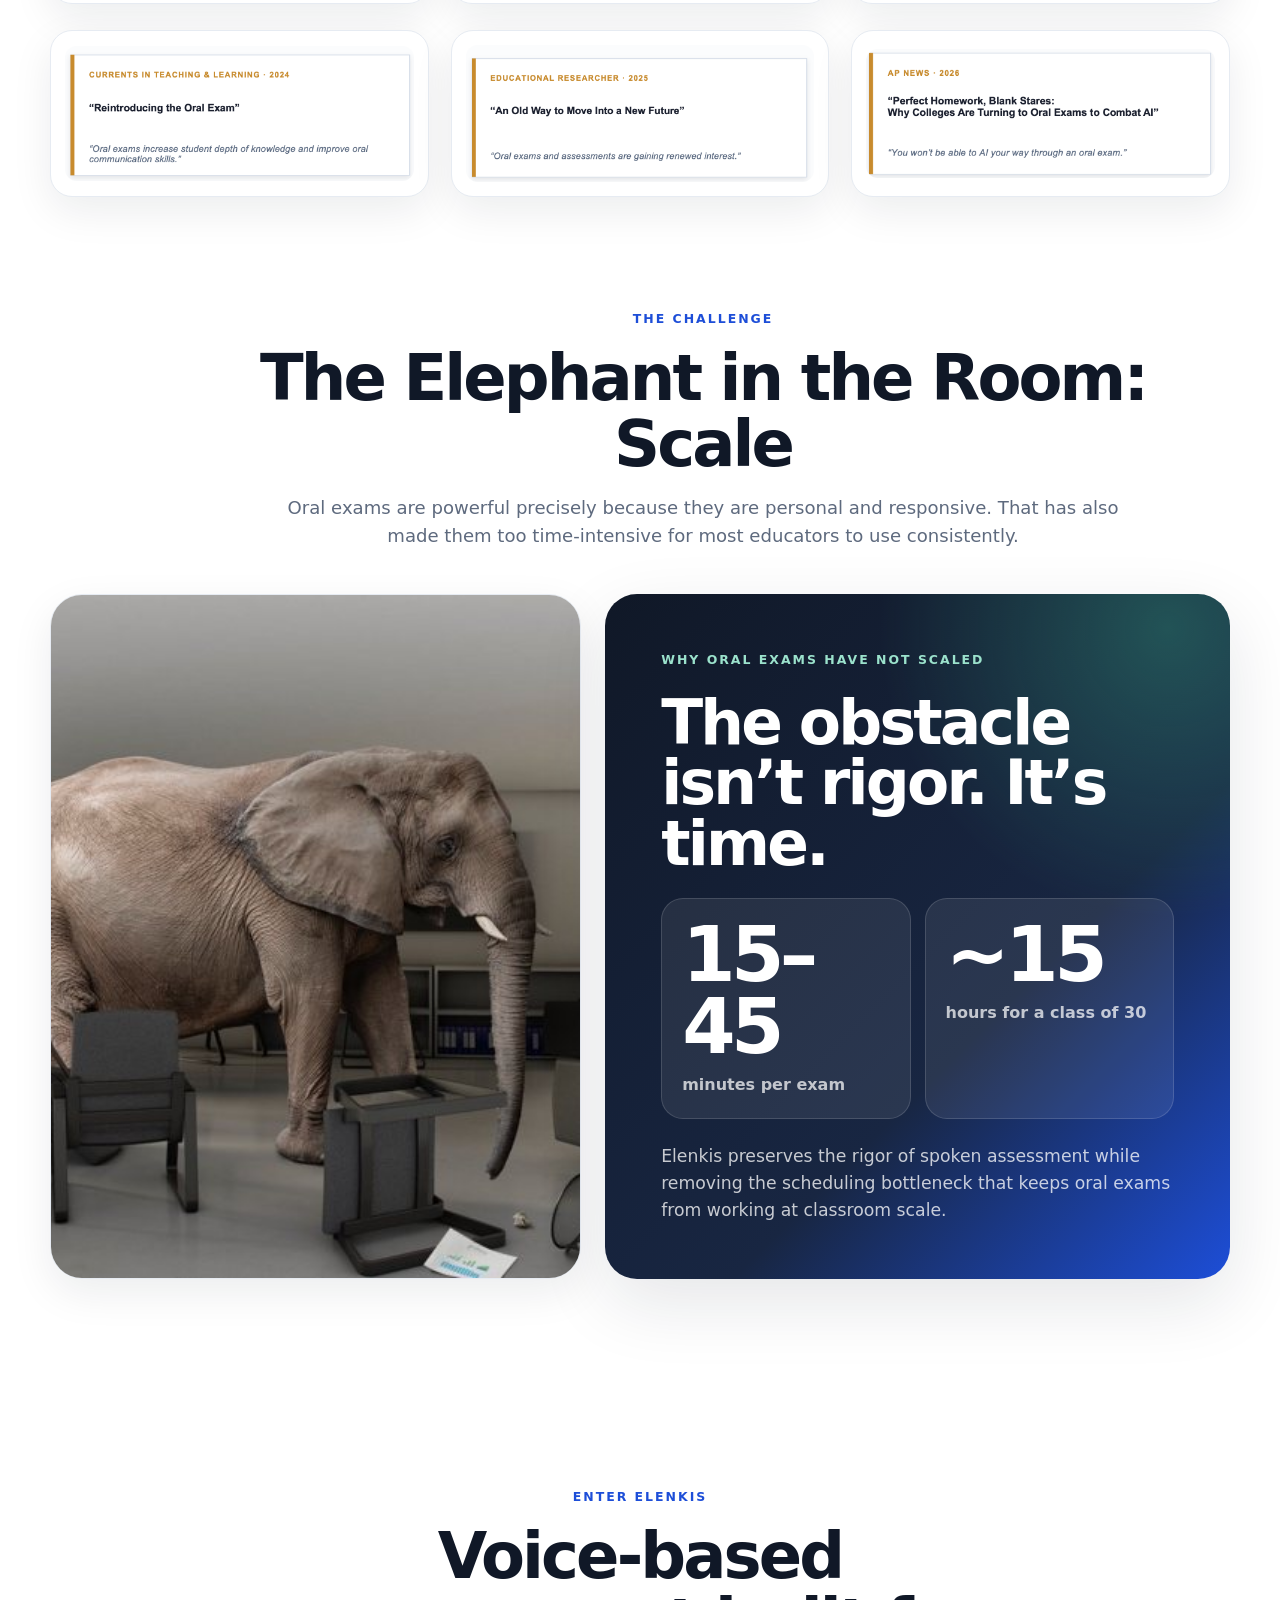
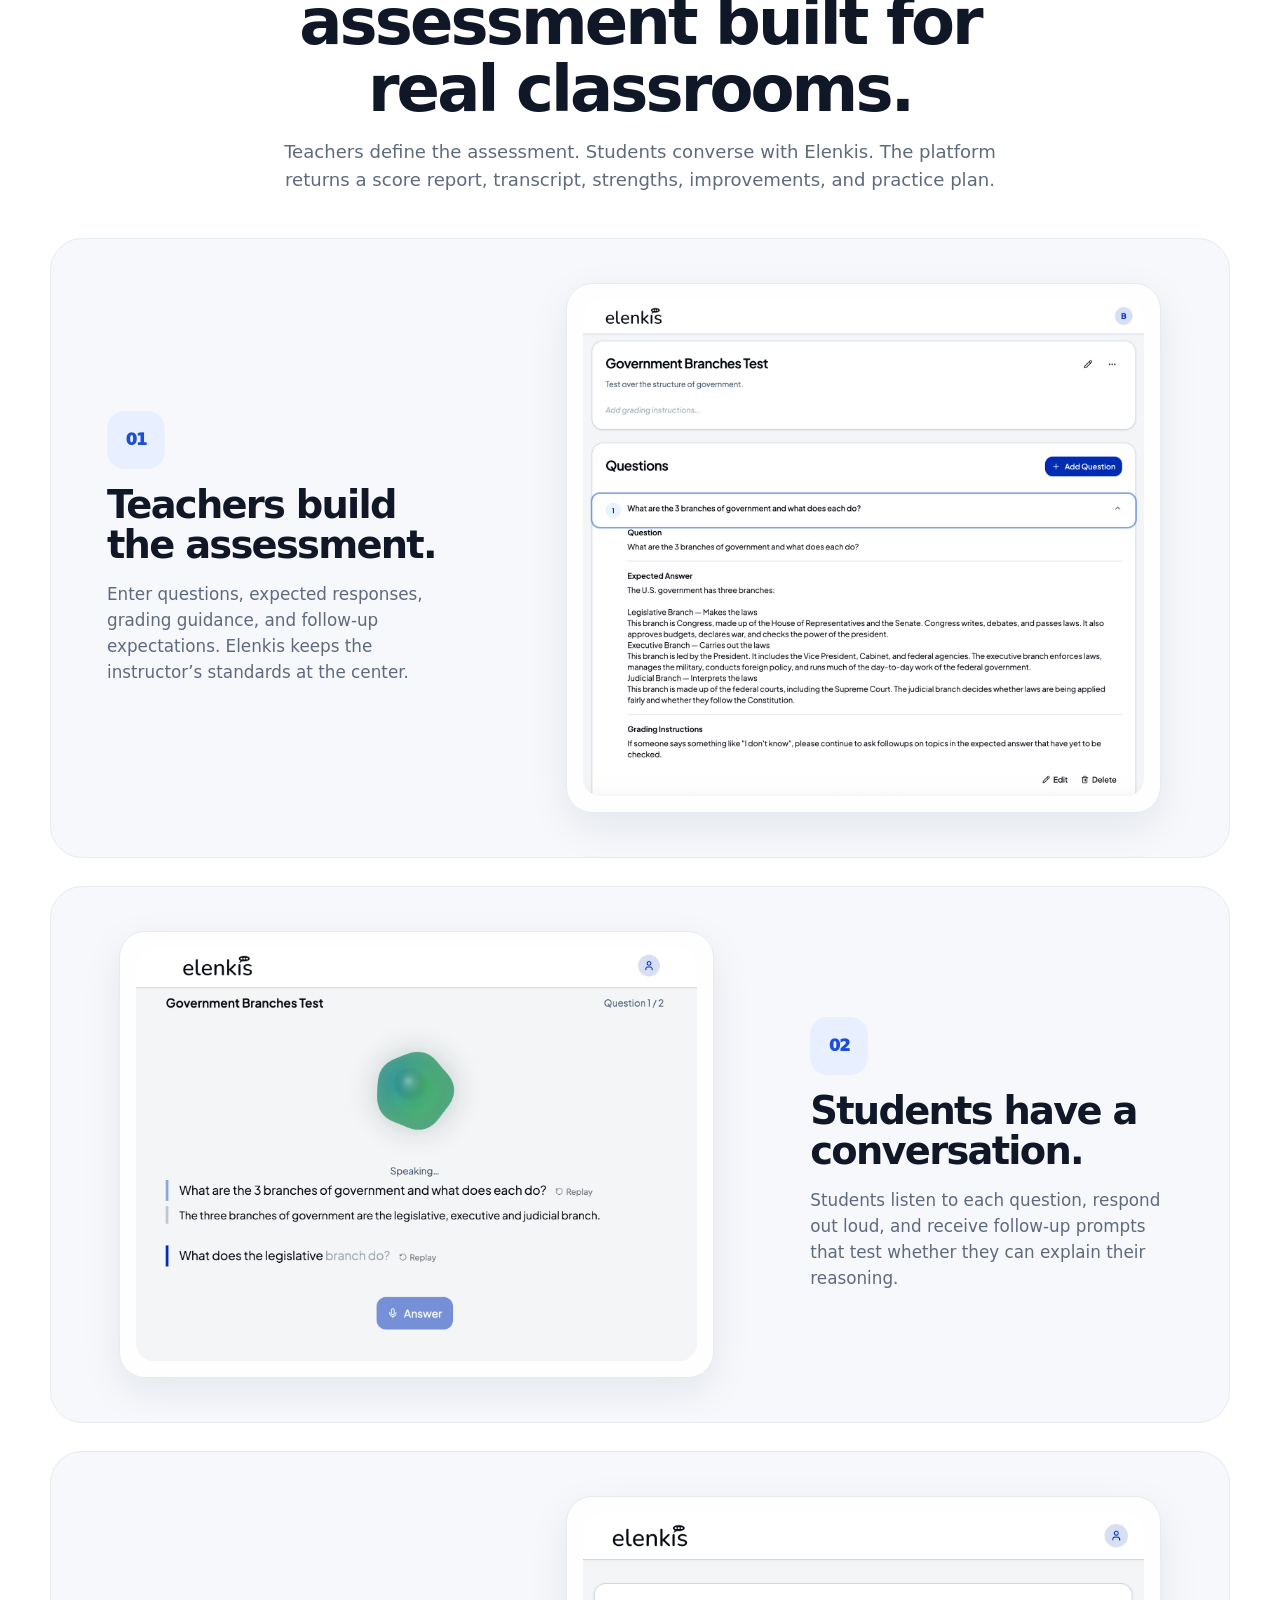
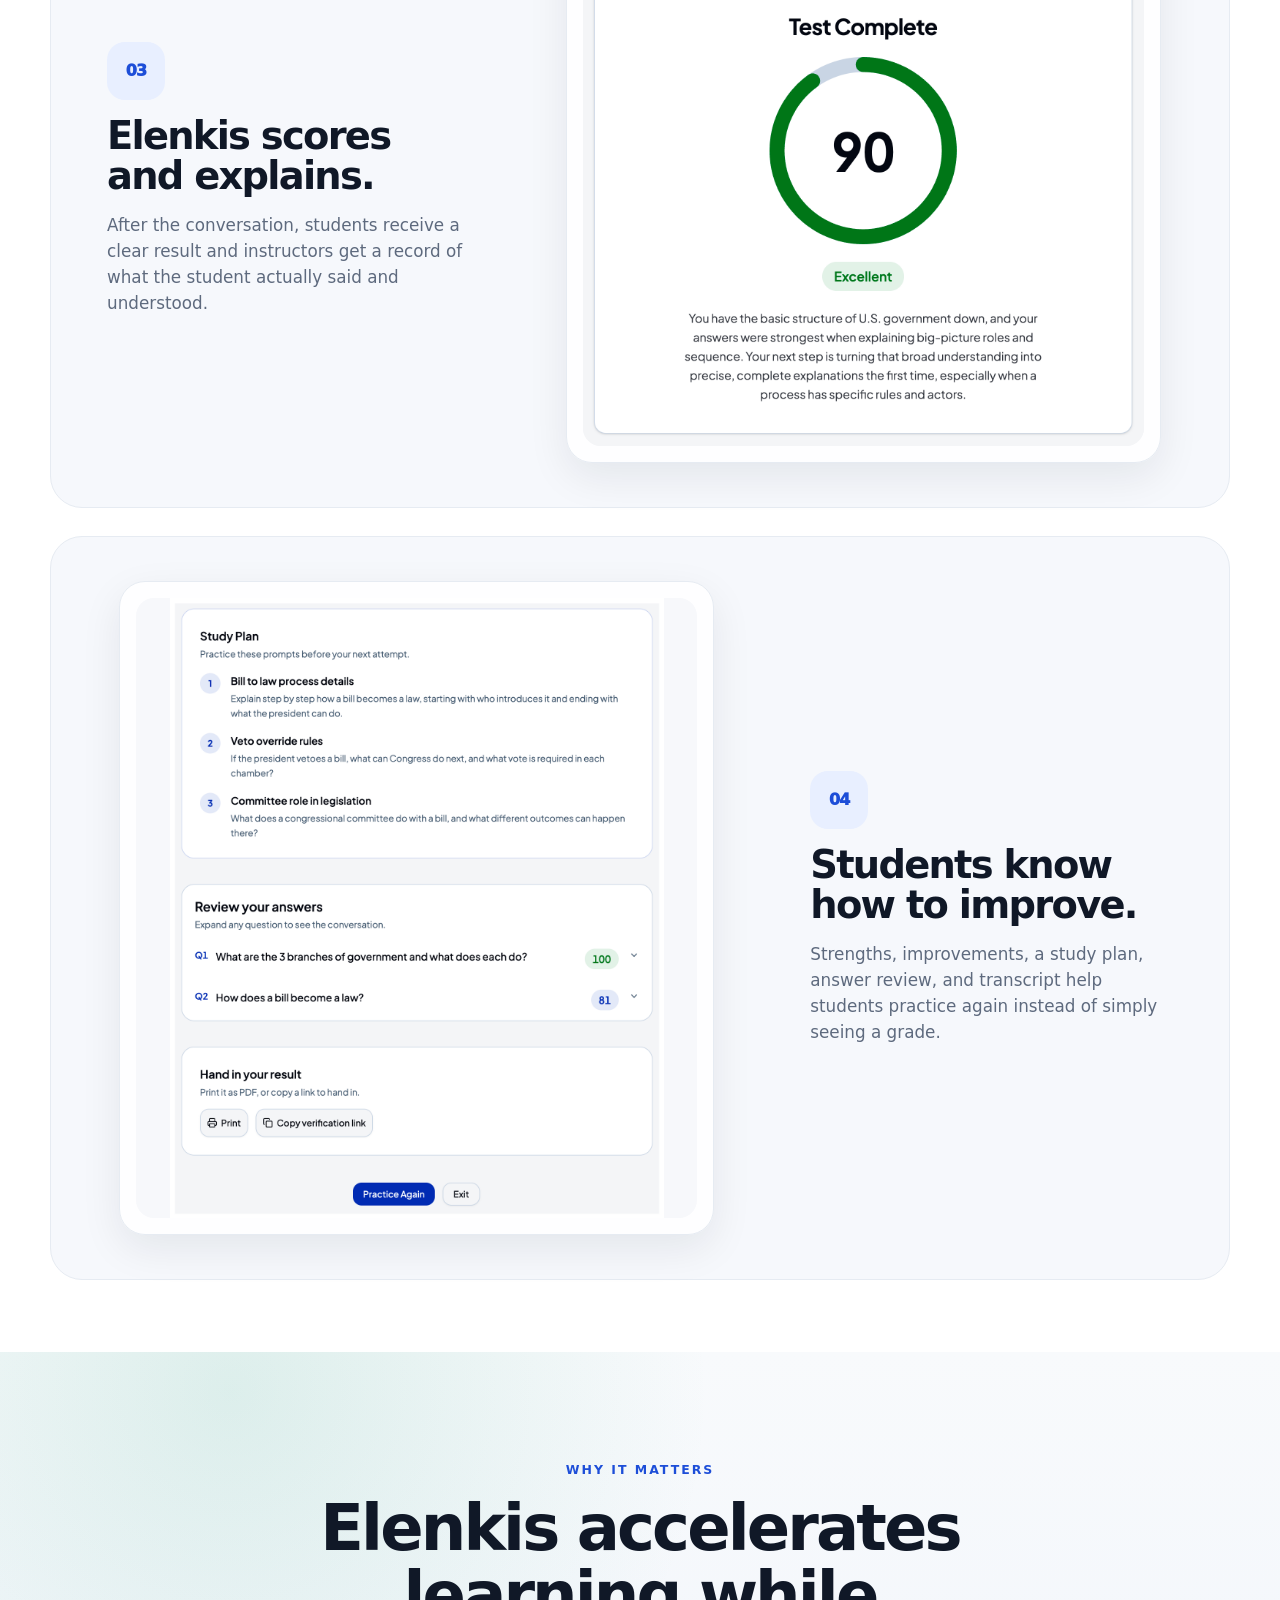
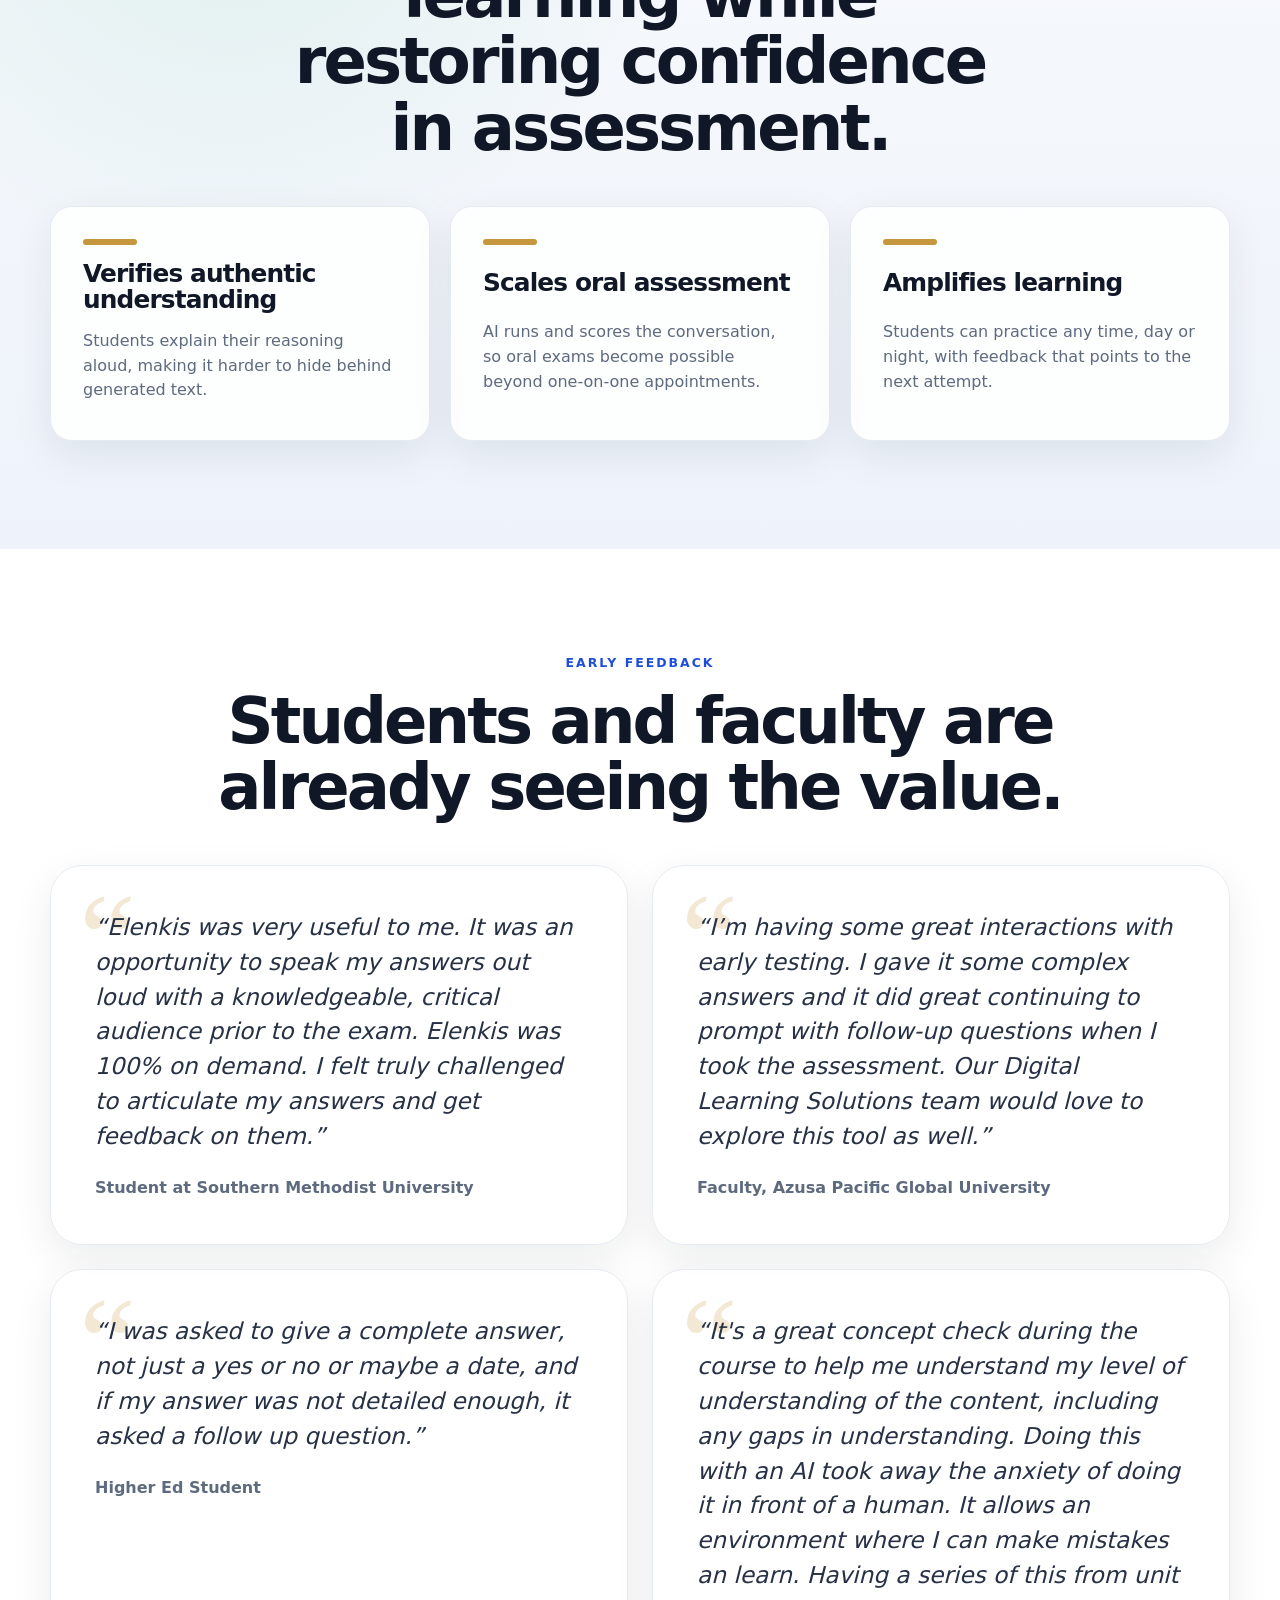
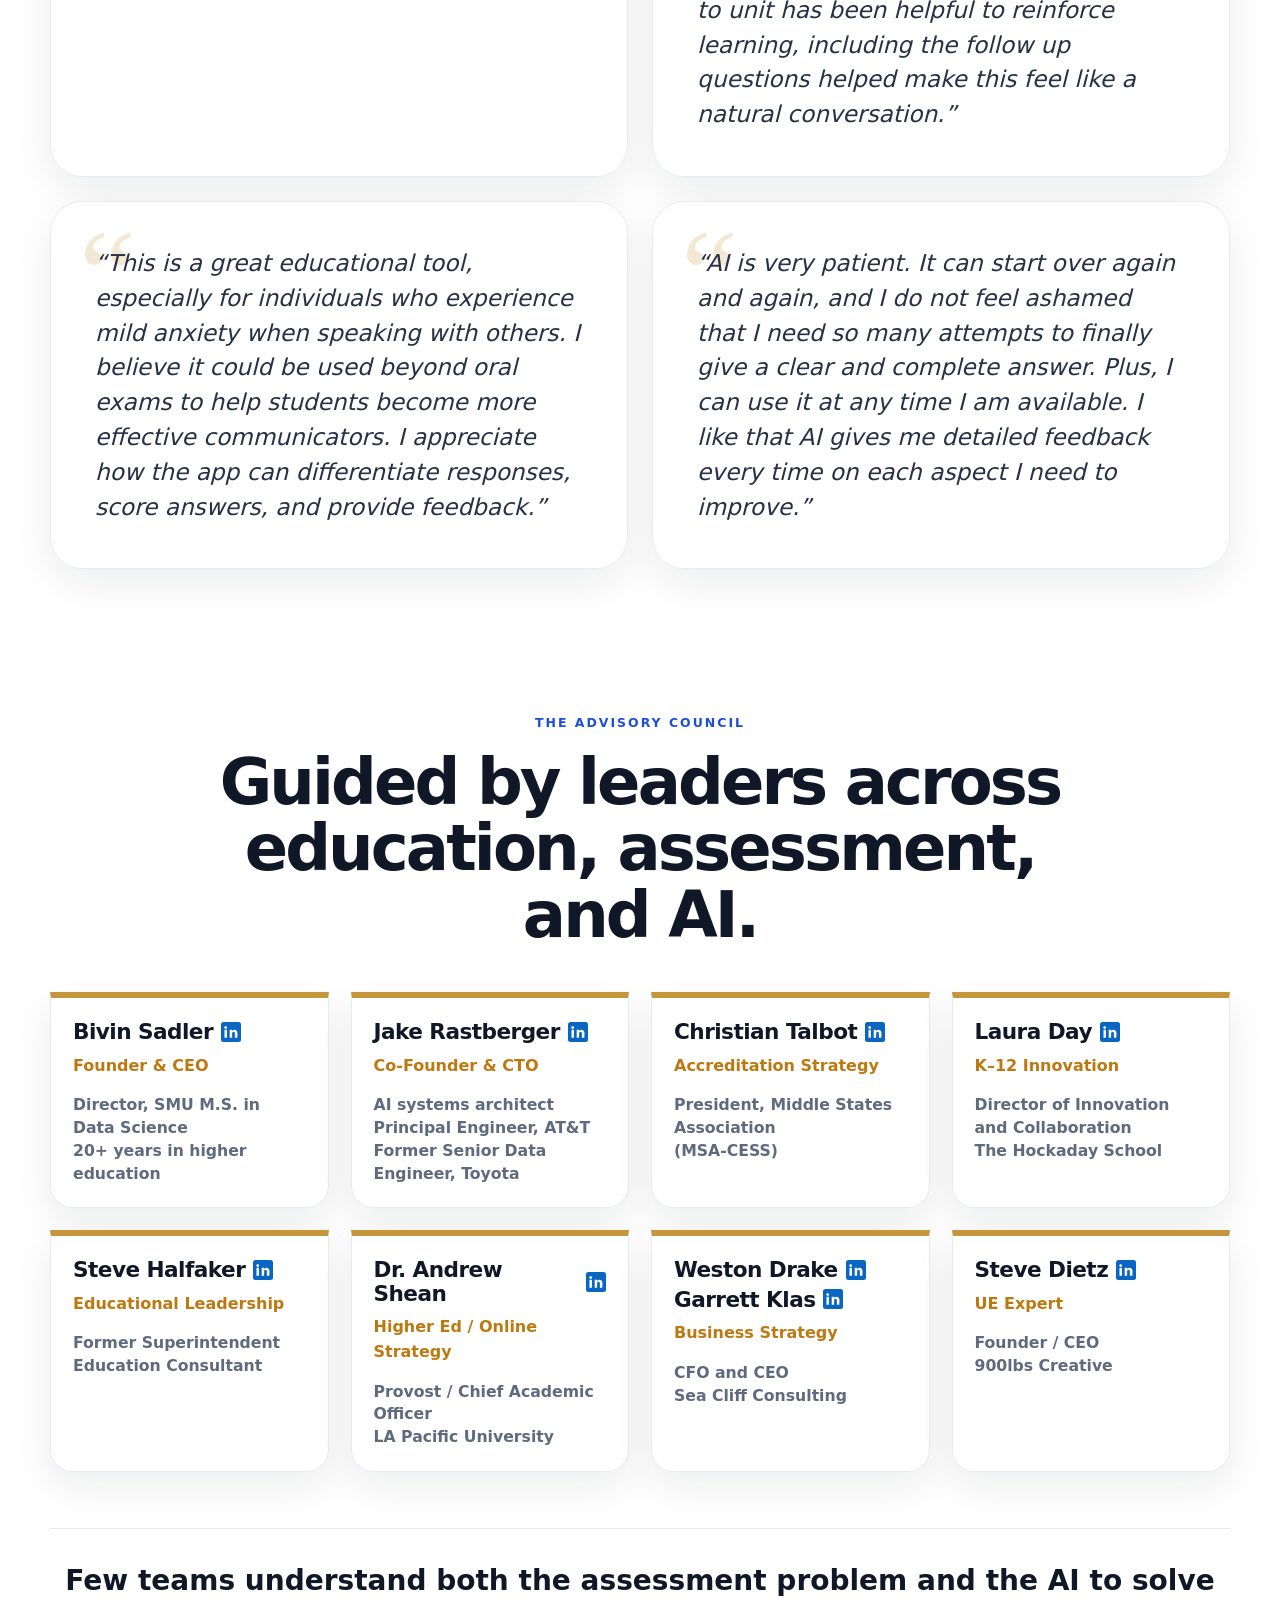
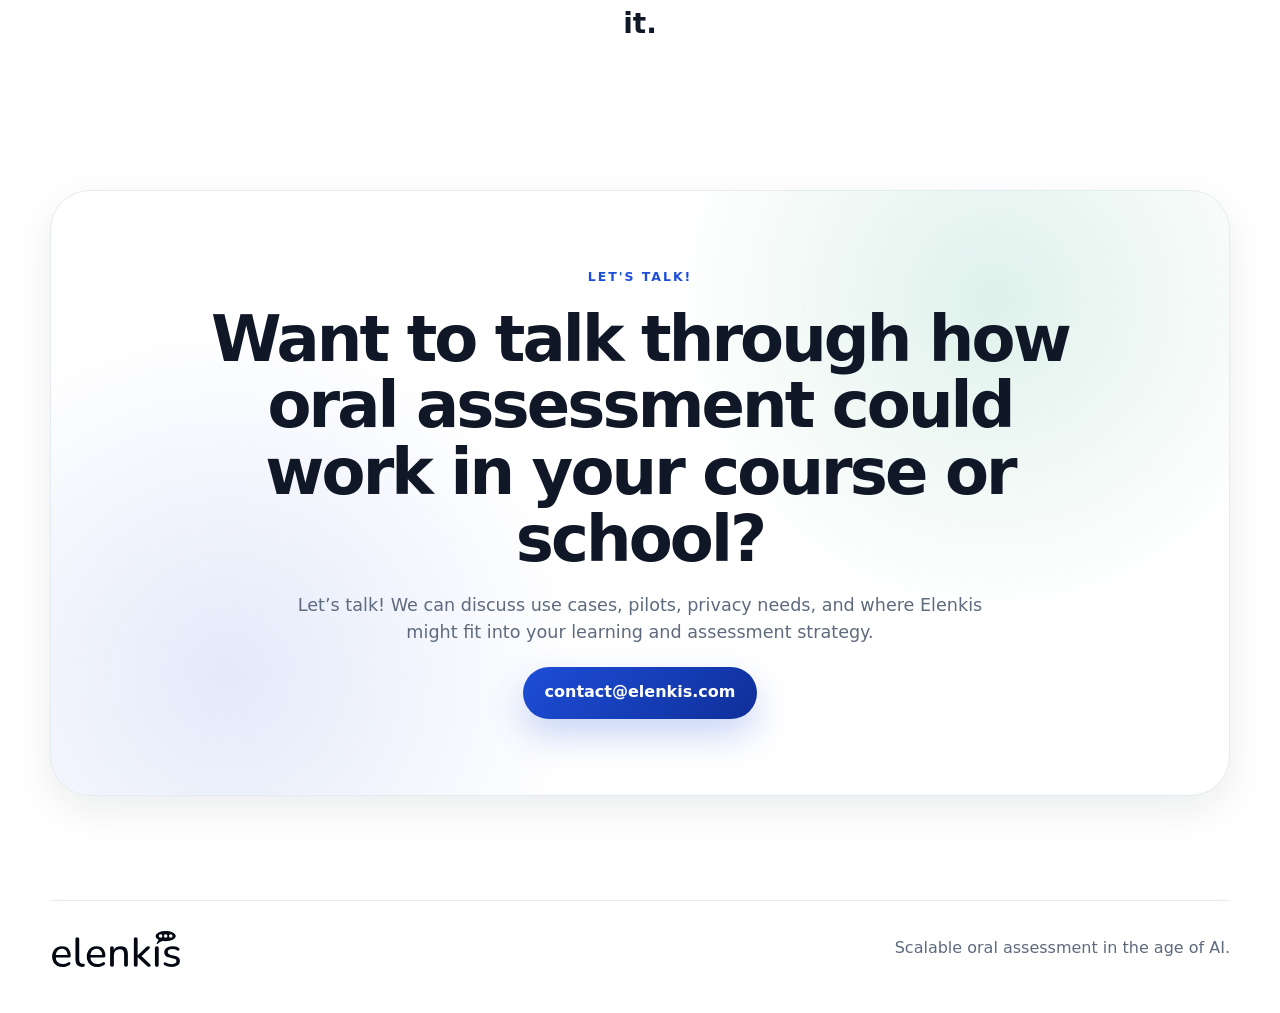
==== commit 41330b45: "Add four student testimonials to the homepage" ====
--- a/index.html
+++ b/index.html
@@ -228,7 +228,20 @@
         </blockquote>
         <blockquote>
           <p>“I’m having some great interactions with early testing. I gave it some complex answers and it did great continuing to prompt with follow-up questions when I took the assessment. Our Digital Learning Solutions team would love to explore this tool as well.”</p>
-          <cite>Faculty, LA Pacific University</cite>
+          <cite>Faculty, Azusa Pacific Global University</cite>
+        </blockquote>
+        <blockquote>
+          <p>“I was asked to give a complete answer, not just a yes or no or maybe a date, and if my answer was not detailed enough, it asked a follow up question.”</p>
+          <cite>Higher Ed Student</cite>
+        </blockquote>
+        <blockquote>
+          <p>“It's a great concept check during the course to help me understand my level of understanding of the content, including any gaps in understanding. Doing this with an AI took away the anxiety of doing it in front of a human. It allows an environment where I can make mistakes an learn. Having a series of this from unit to unit has been helpful to reinforce learning, including the follow up questions helped make this feel like a natural conversation.”</p>
+        </blockquote>
+        <blockquote>
+          <p>“This is a great educational tool, especially for individuals who experience mild anxiety when speaking with others. I believe it could be used beyond oral exams to help students become more effective communicators. I appreciate how the app can differentiate responses, score answers, and provide feedback.”</p>
+        </blockquote>
+        <blockquote>
+          <p>“AI is very patient. It can start over again and again, and I do not feel ashamed that I need so many attempts to finally give a clear and complete answer. Plus, I can use it at any time I am available. I like that AI gives me detailed feedback every time on each aspect I need to improve.”</p>
         </blockquote>
       </div>
     </section>
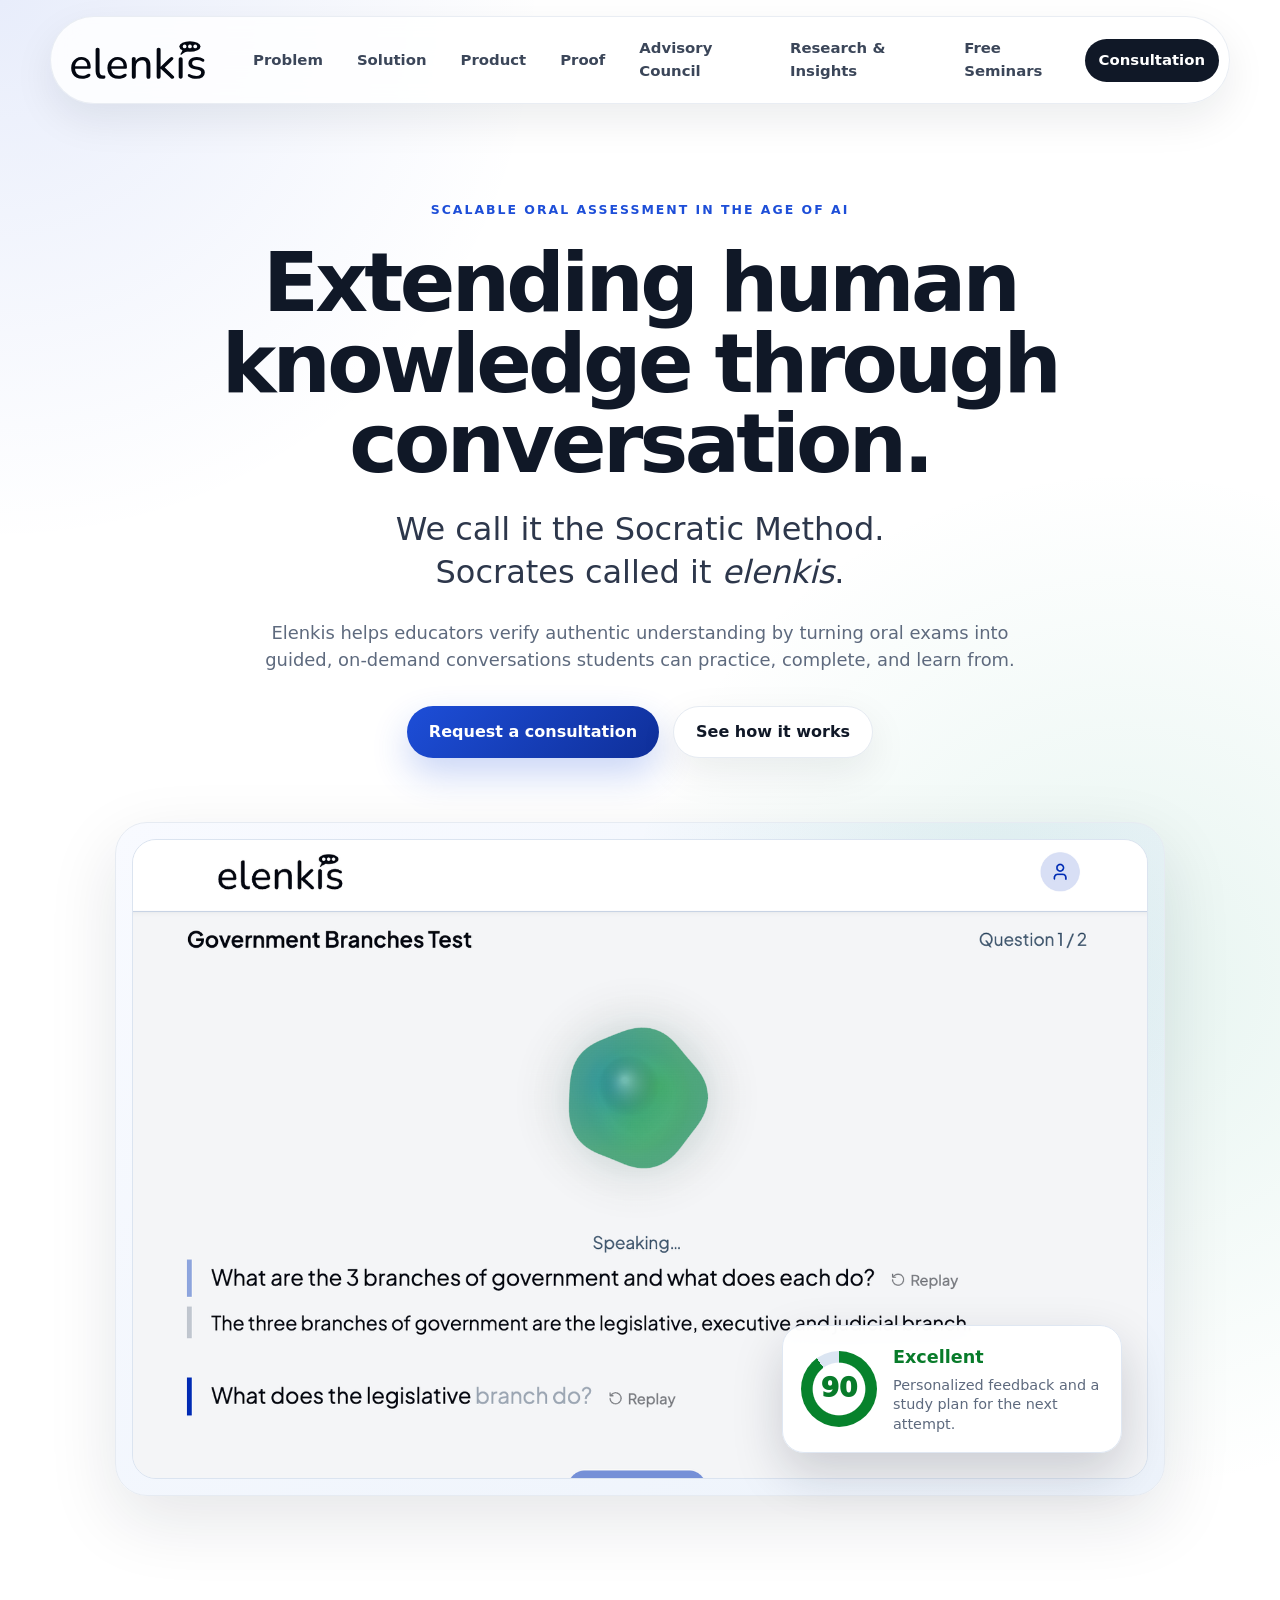
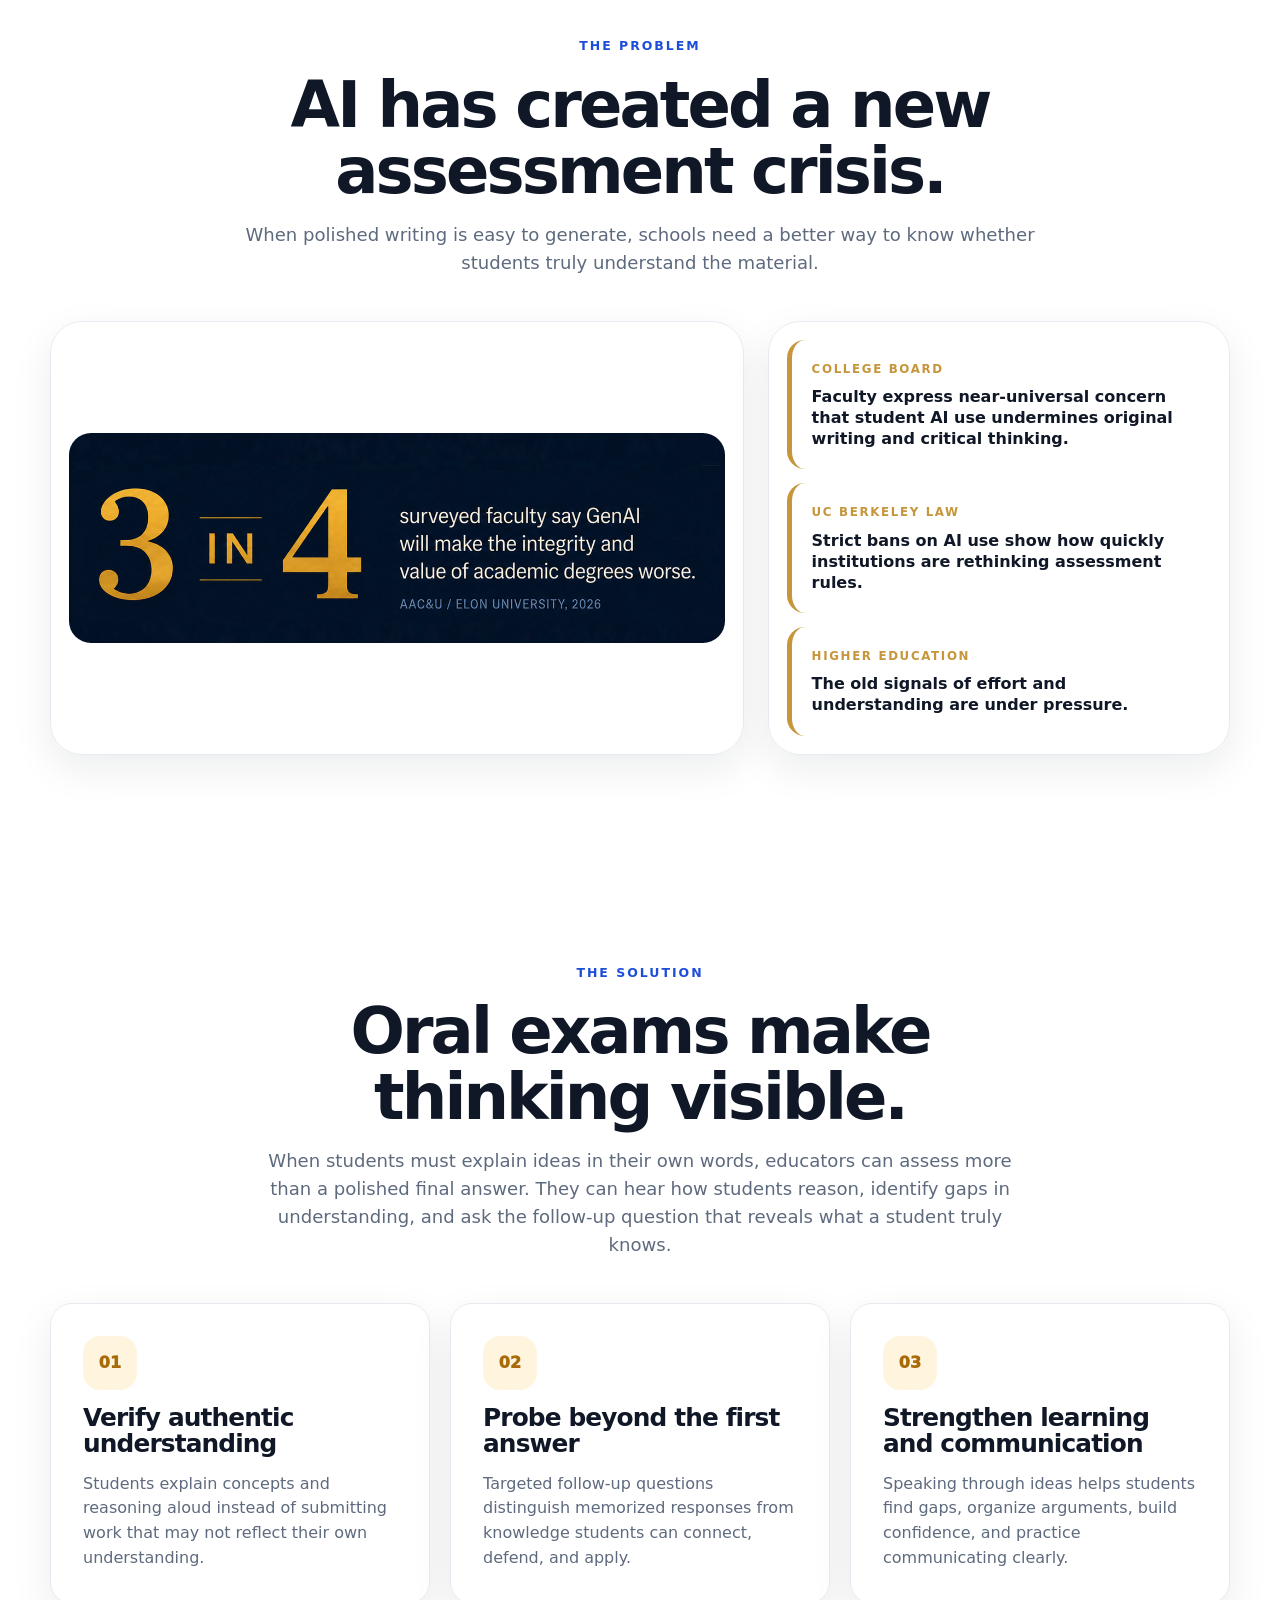
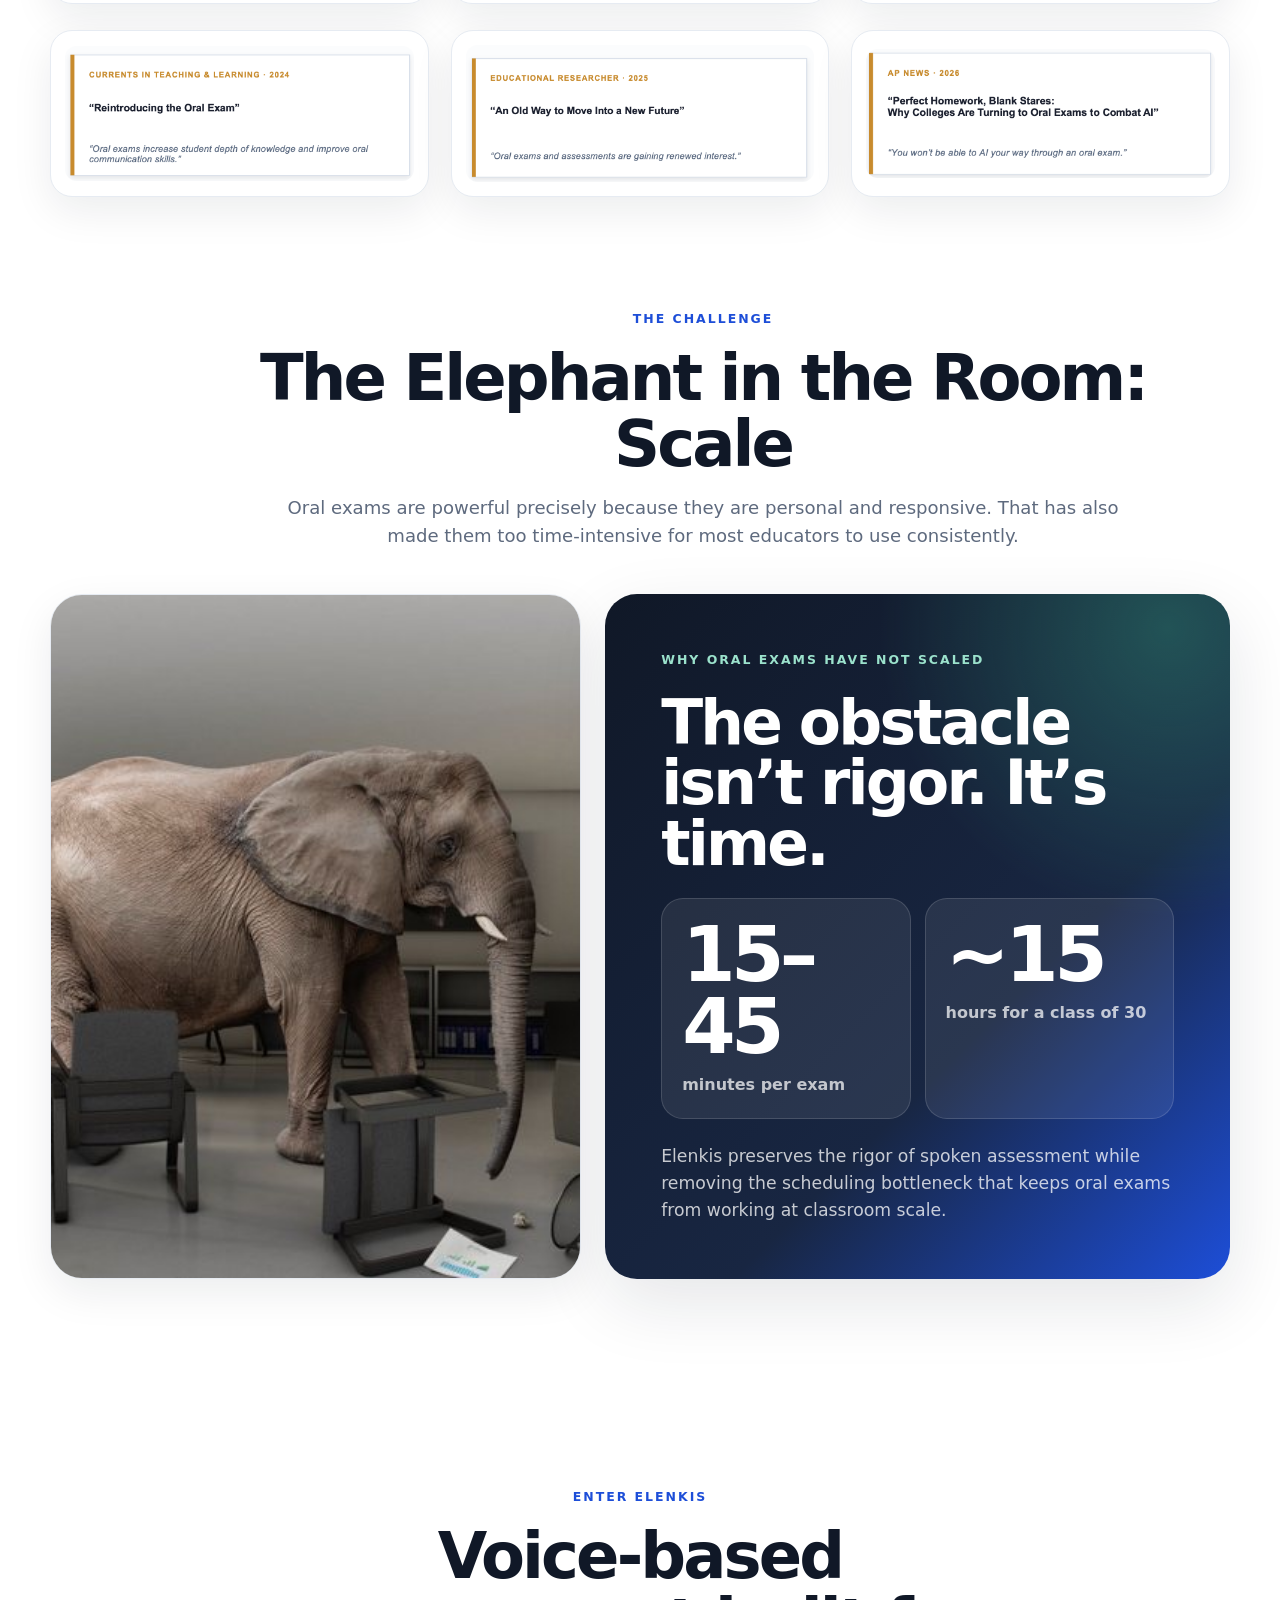
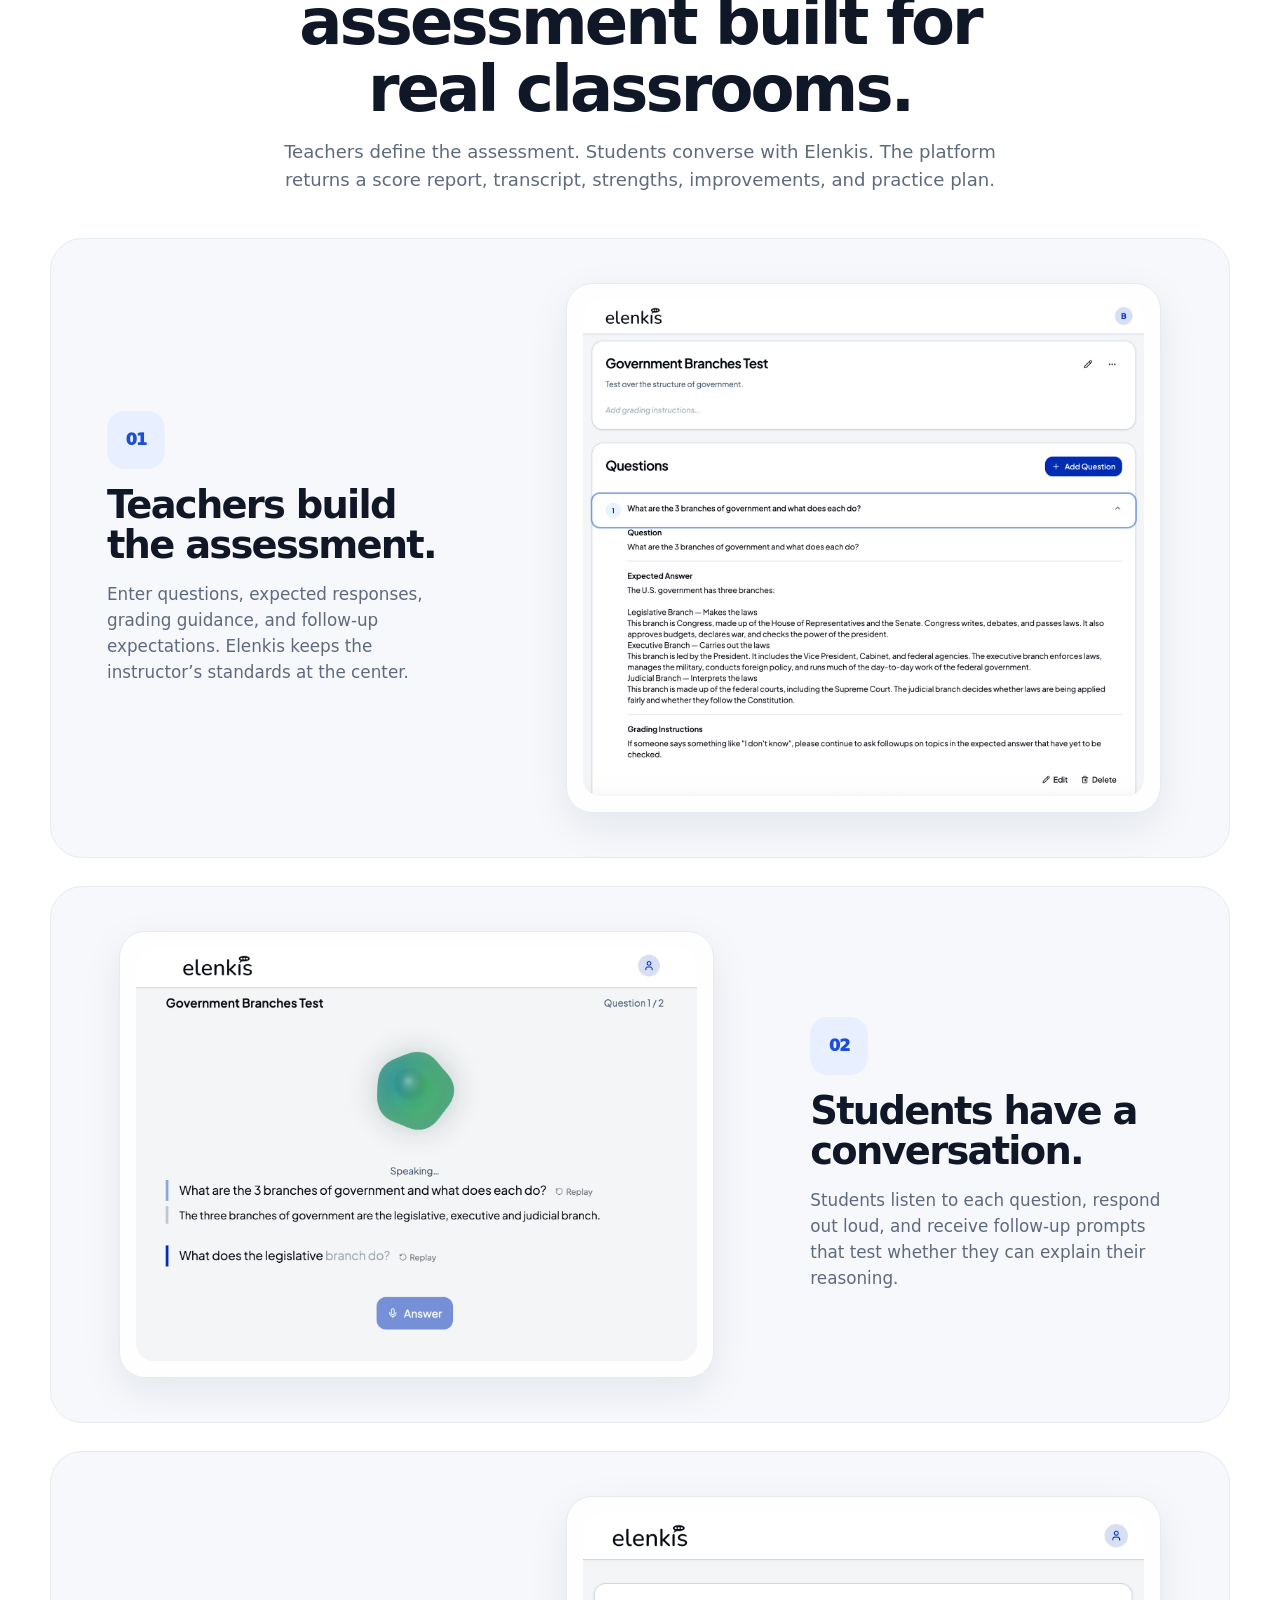
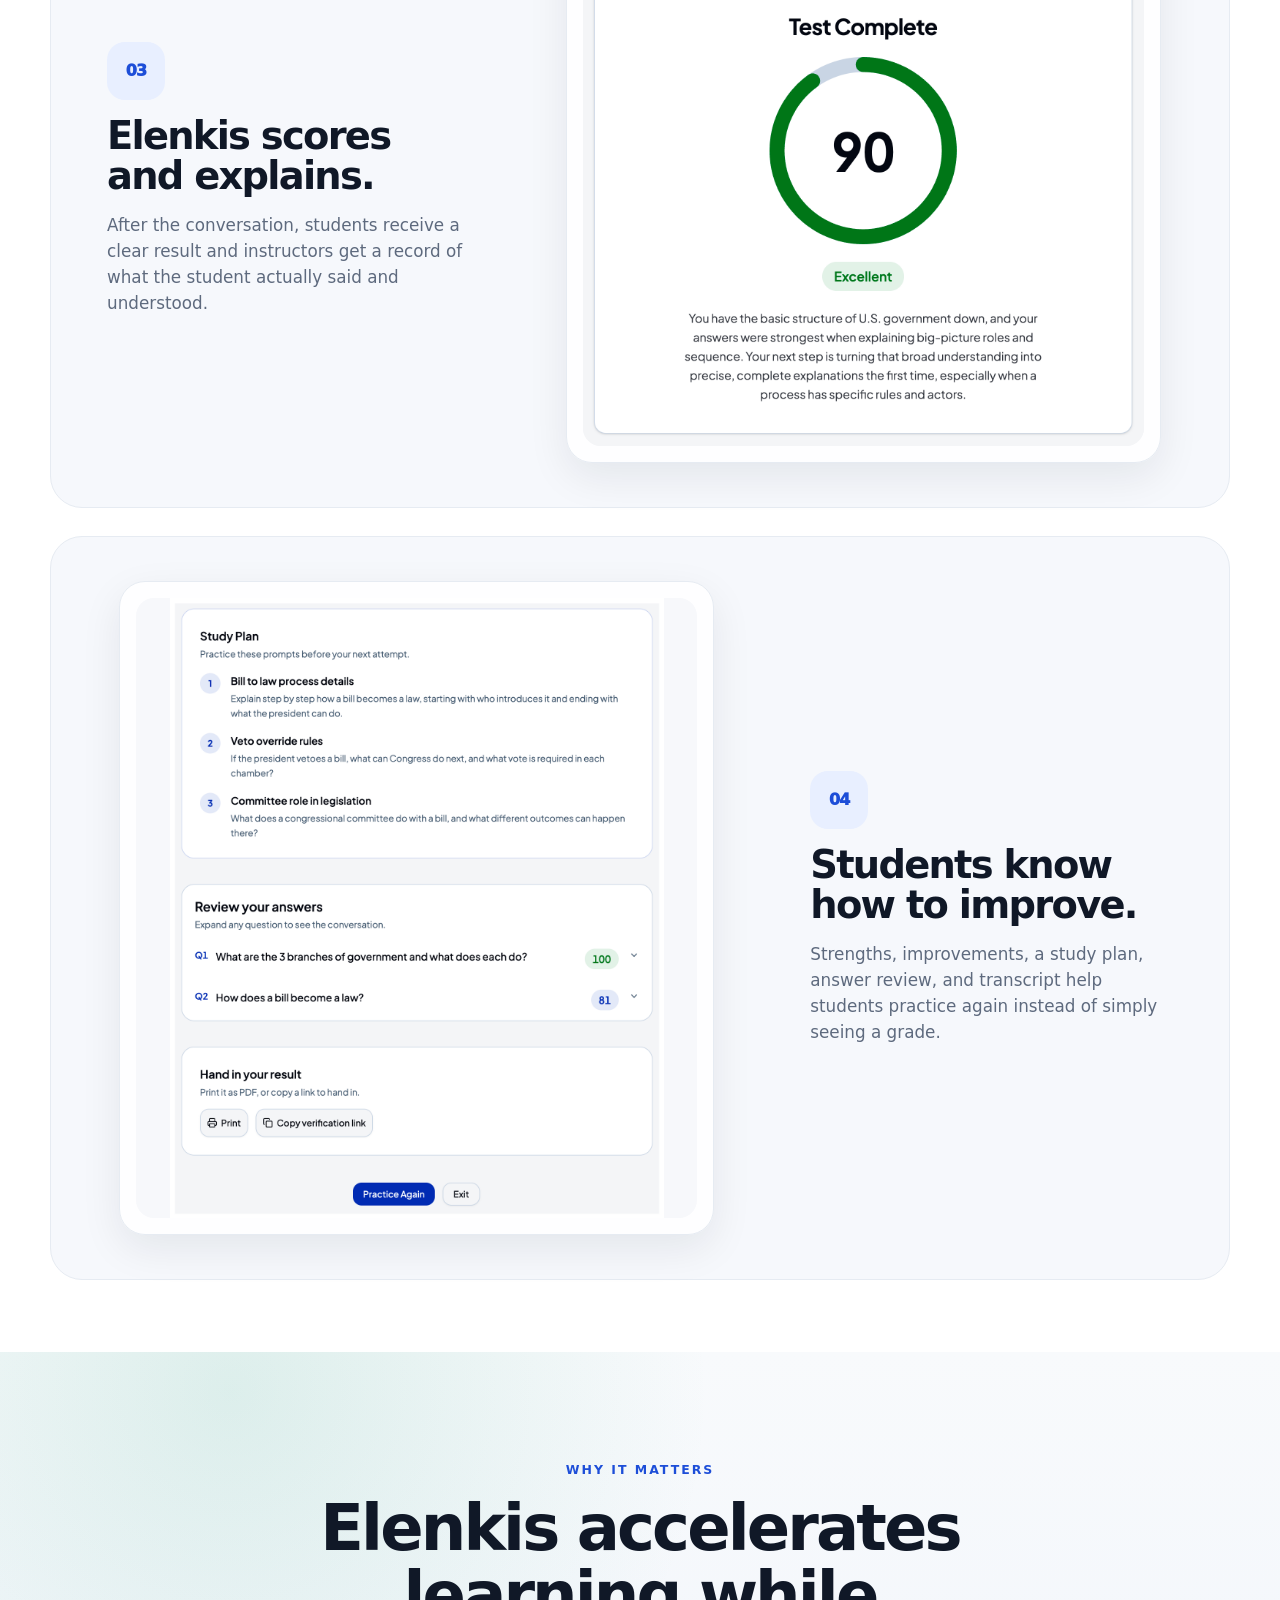
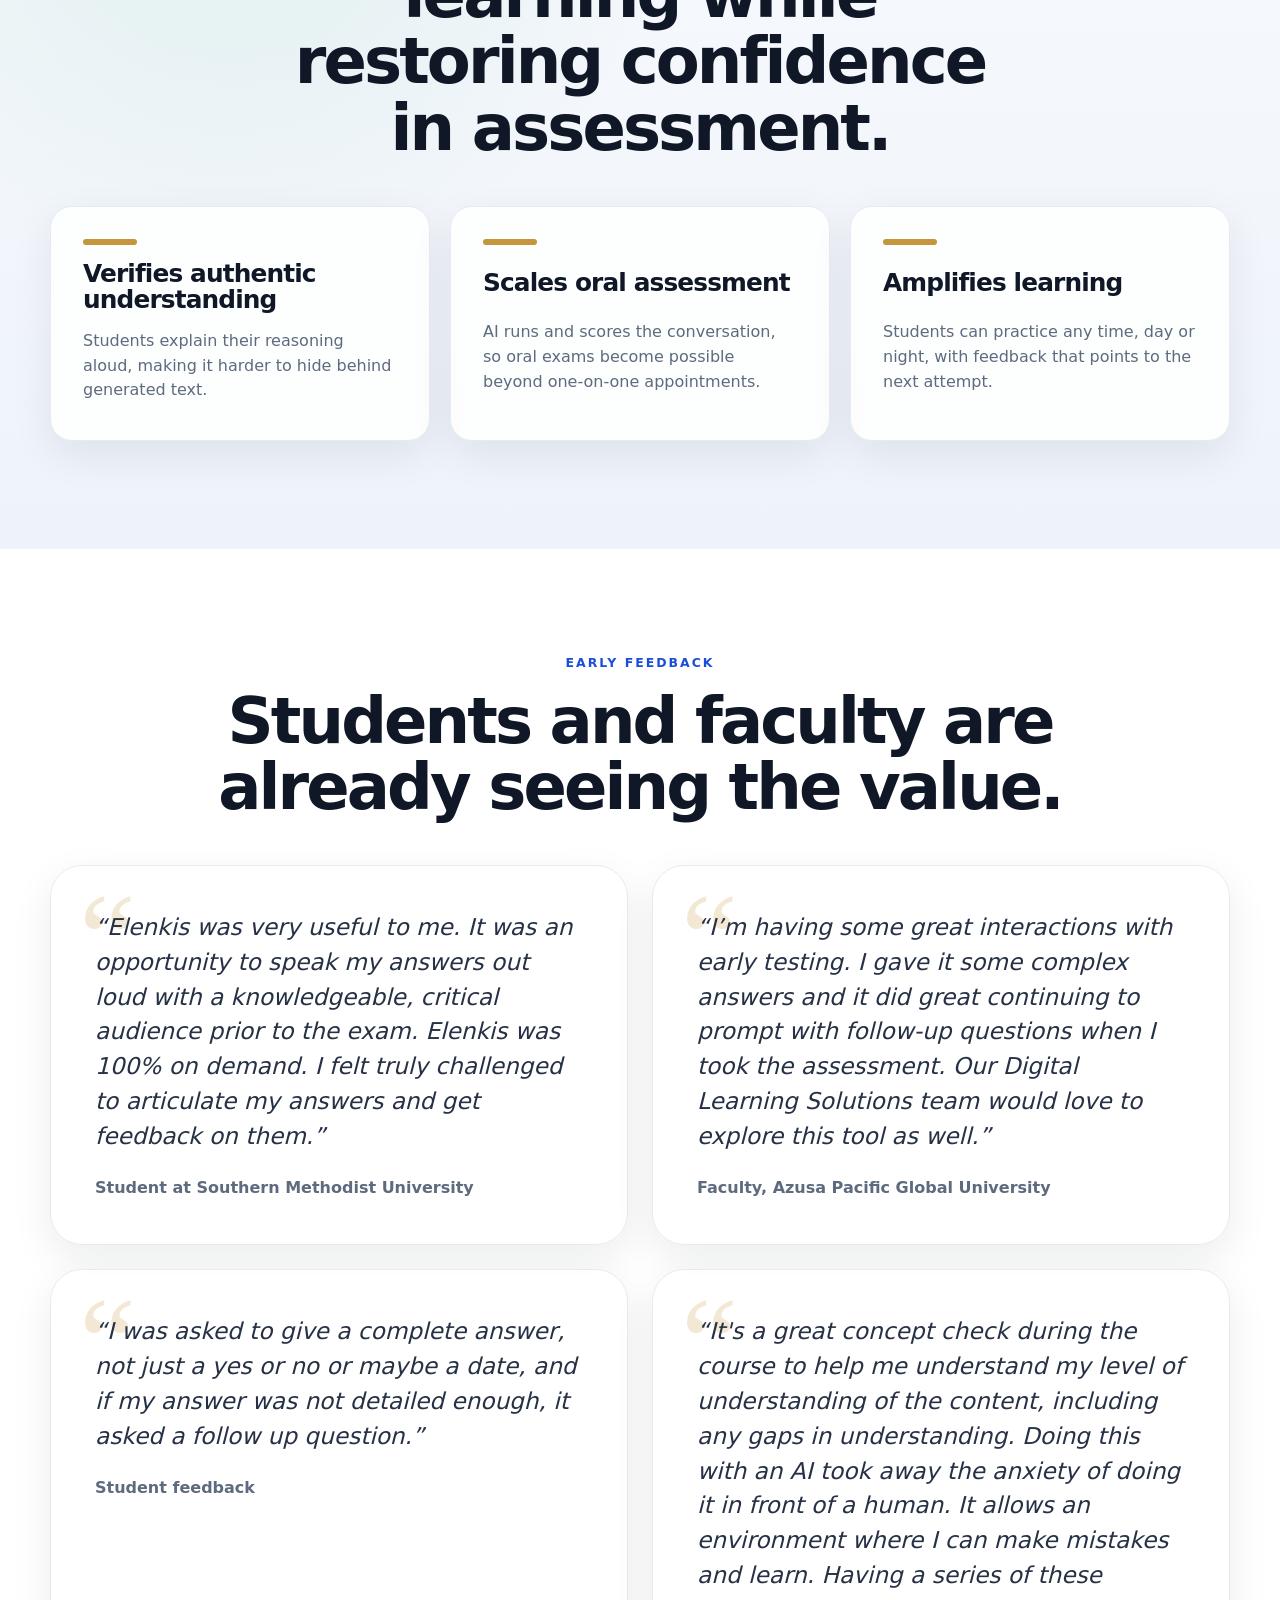
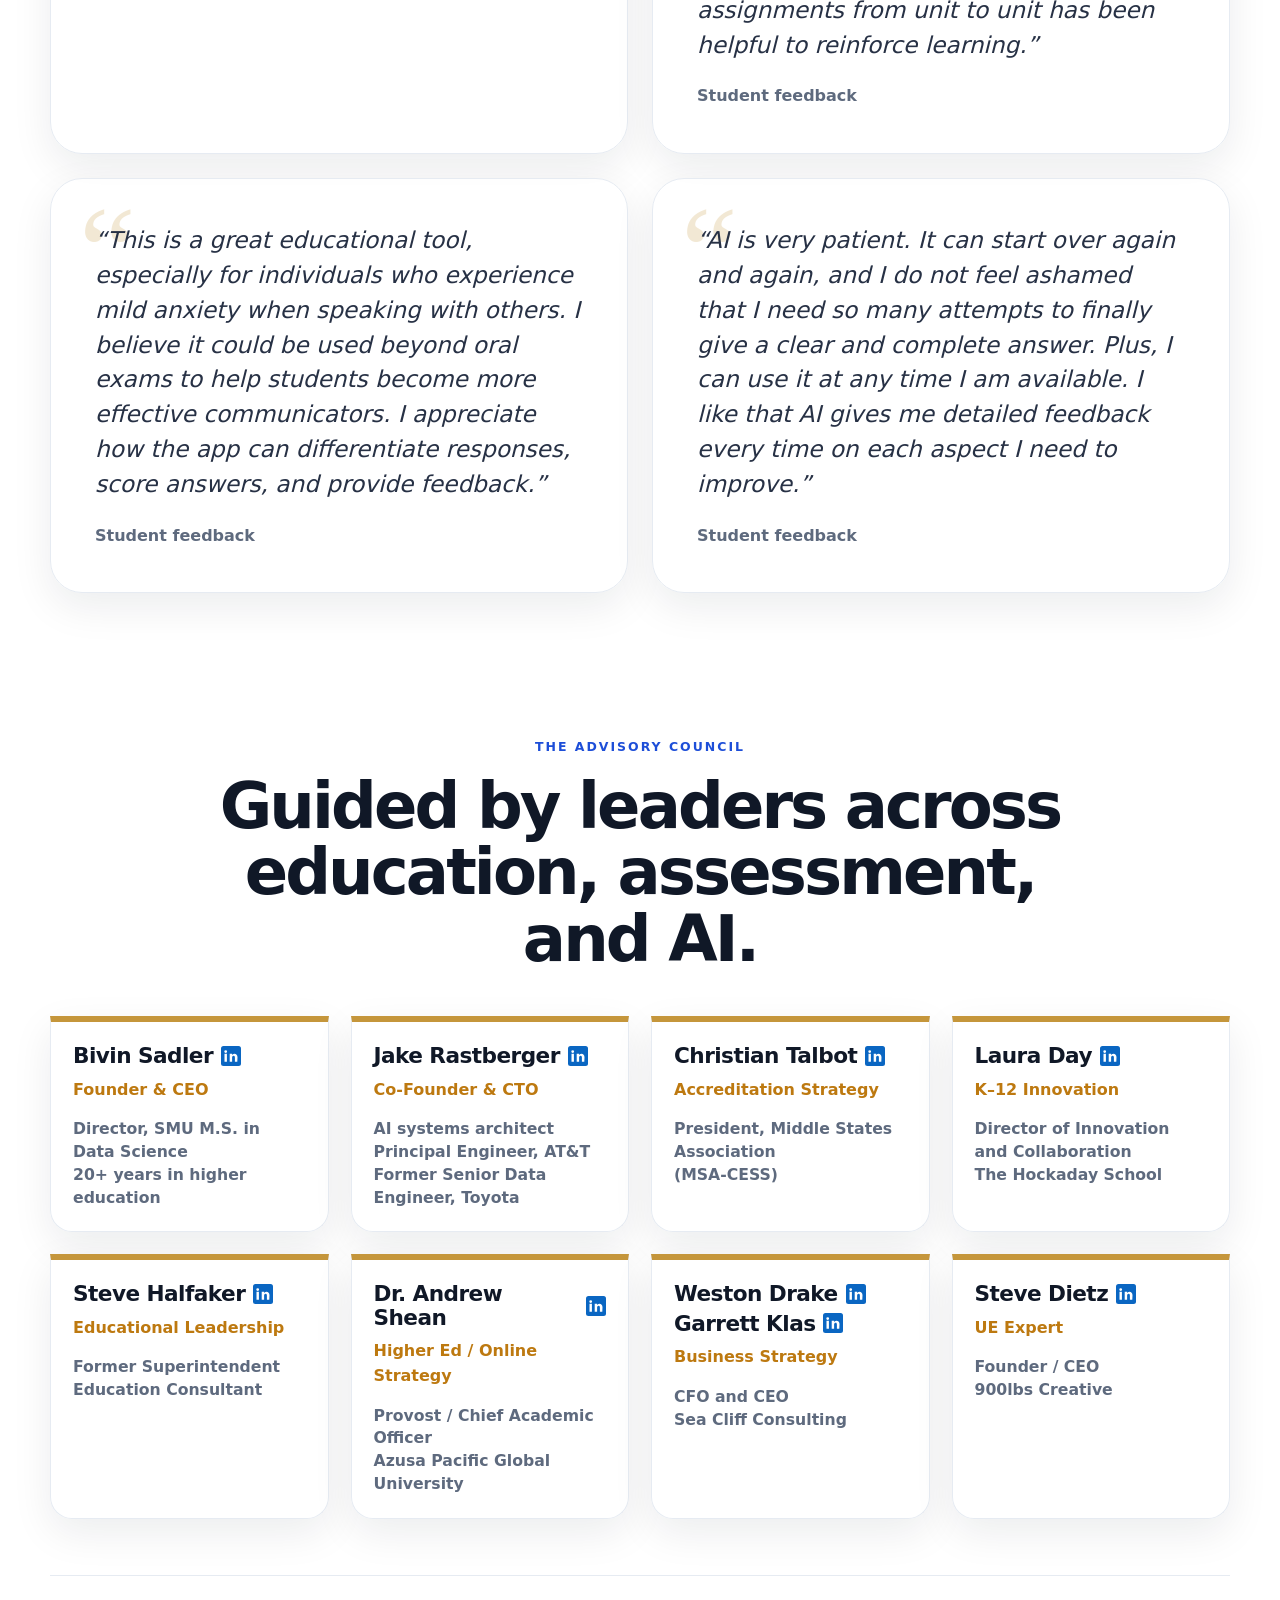
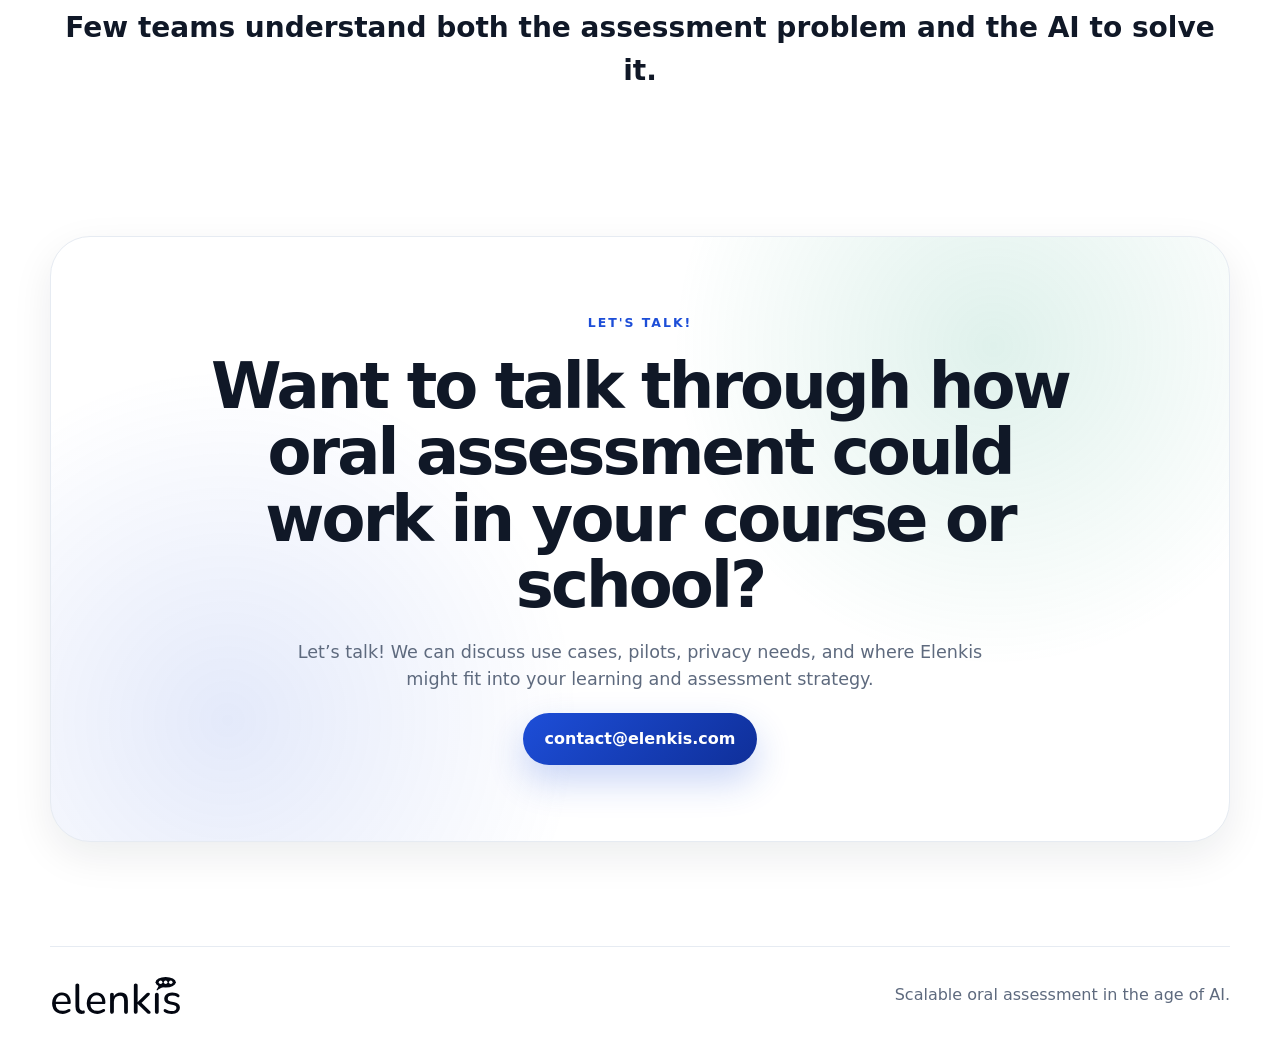
==== commit 2accaa72: "Correct student feedback and university references Updated student feedback citations and improved c" ====
--- a/index.html
+++ b/index.html
@@ -232,16 +232,19 @@
         </blockquote>
         <blockquote>
           <p>“I was asked to give a complete answer, not just a yes or no or maybe a date, and if my answer was not detailed enough, it asked a follow up question.”</p>
-          <cite>Higher Ed Student</cite>
-        </blockquote>
-        <blockquote>
-          <p>“It's a great concept check during the course to help me understand my level of understanding of the content, including any gaps in understanding. Doing this with an AI took away the anxiety of doing it in front of a human. It allows an environment where I can make mistakes an learn. Having a series of this from unit to unit has been helpful to reinforce learning, including the follow up questions helped make this feel like a natural conversation.”</p>
+          <cite>Student feedback</cite>
+        </blockquote>
+        <blockquote>
+          <p>“It's a great concept check during the course to help me understand my level of understanding of the content, including any gaps in understanding. Doing this with an AI took away the anxiety of doing it in front of a human. It allows an environment where I can make mistakes and learn. Having a series of these assignments from unit to unit has been helpful to reinforce learning.”</p>
+          <cite>Student feedback</cite>
         </blockquote>
         <blockquote>
           <p>“This is a great educational tool, especially for individuals who experience mild anxiety when speaking with others. I believe it could be used beyond oral exams to help students become more effective communicators. I appreciate how the app can differentiate responses, score answers, and provide feedback.”</p>
+          <cite>Student feedback</cite>
         </blockquote>
         <blockquote>
           <p>“AI is very patient. It can start over again and again, and I do not feel ashamed that I need so many attempts to finally give a clear and complete answer. Plus, I can use it at any time I am available. I like that AI gives me detailed feedback every time on each aspect I need to improve.”</p>
+          <cite>Student feedback</cite>
         </blockquote>
       </div>
     </section>
@@ -286,7 +289,7 @@
         <article class="team-card">
           <h3>Dr. Andrew Shean <a class="team-link" href="https://www.linkedin.com/in/andrew-shean/" target="_blank" rel="noopener noreferrer" aria-label="Andrew Shean on LinkedIn"><img src="assets/linkedin-mark.svg" alt="" aria-hidden="true" /></a></h3>
           <p class="team-role">Higher Ed / Online Strategy</p>
-          <p class="team-bio">Provost / Chief Academic Officer<br />LA Pacific University</p>
+          <p class="team-bio">Provost / Chief Academic Officer<br />Azusa Pacific Global University</p>
         </article>
 
         <article class="team-card">
